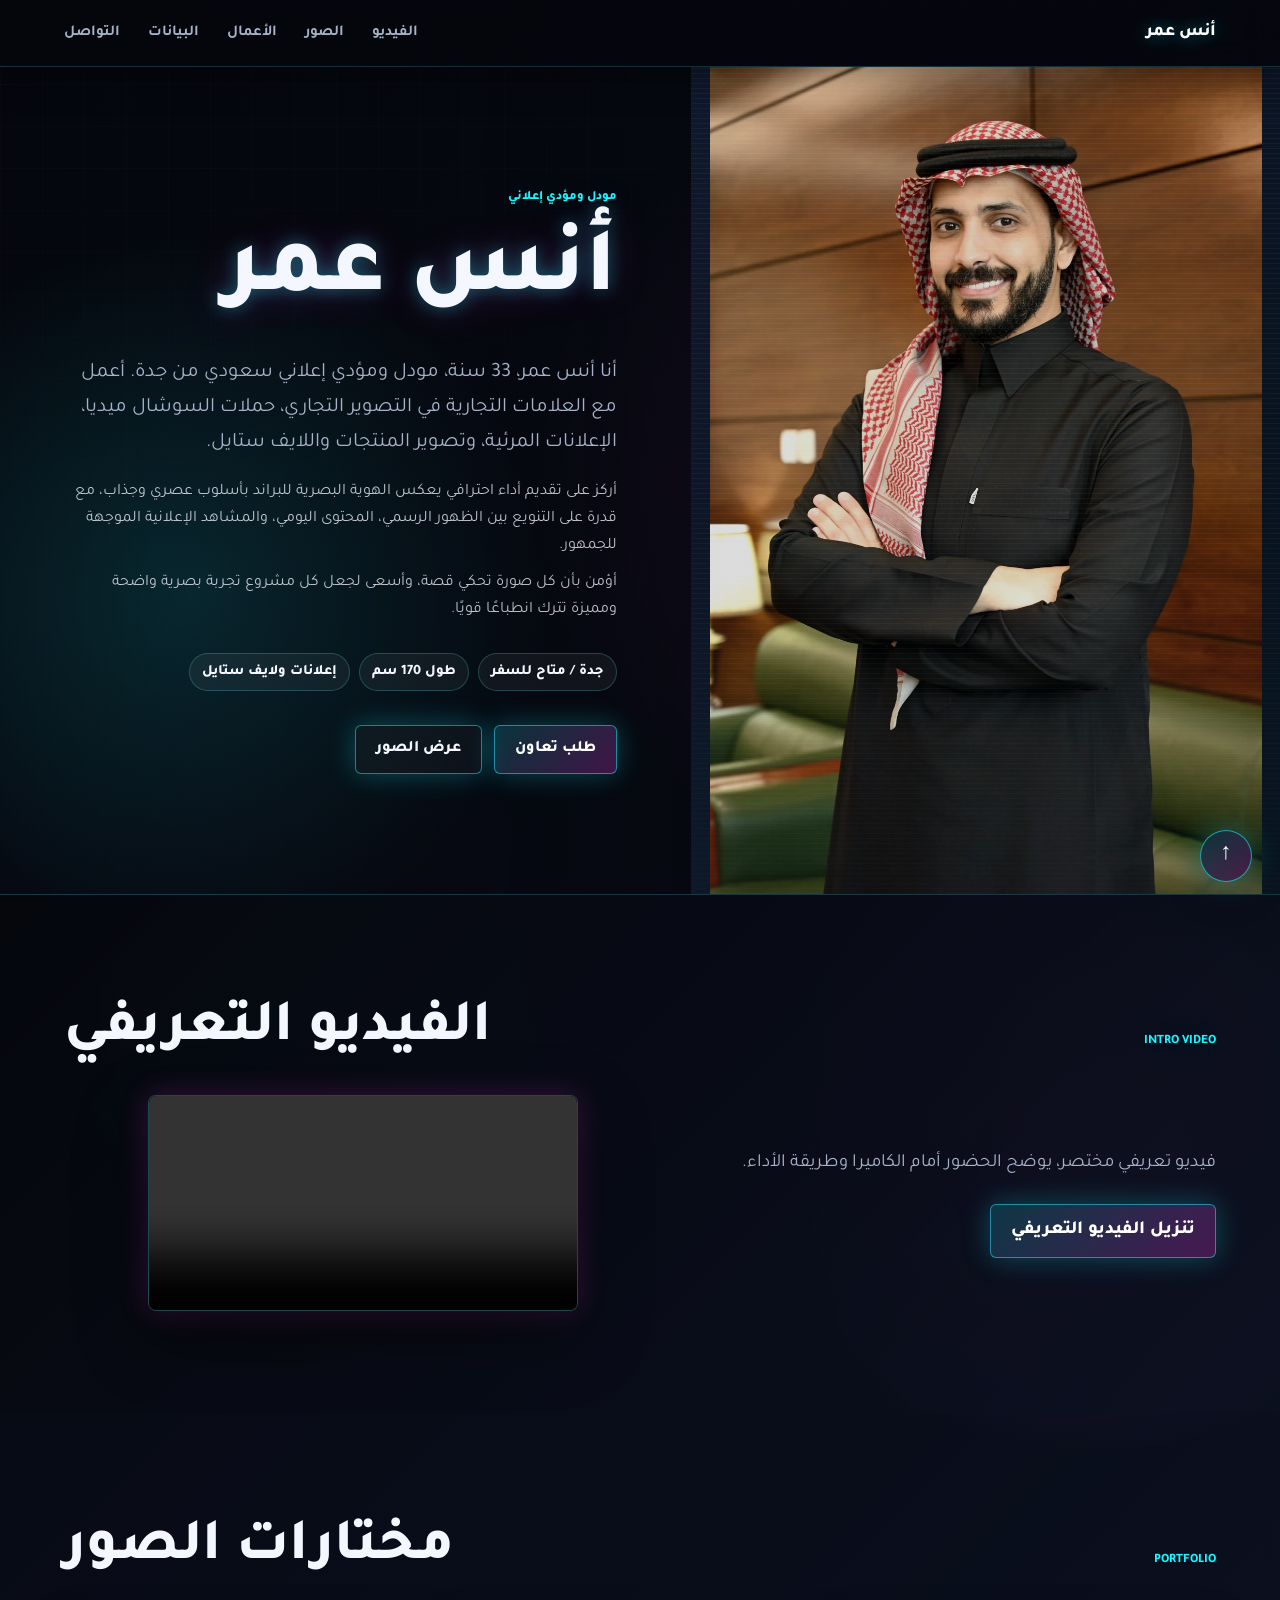
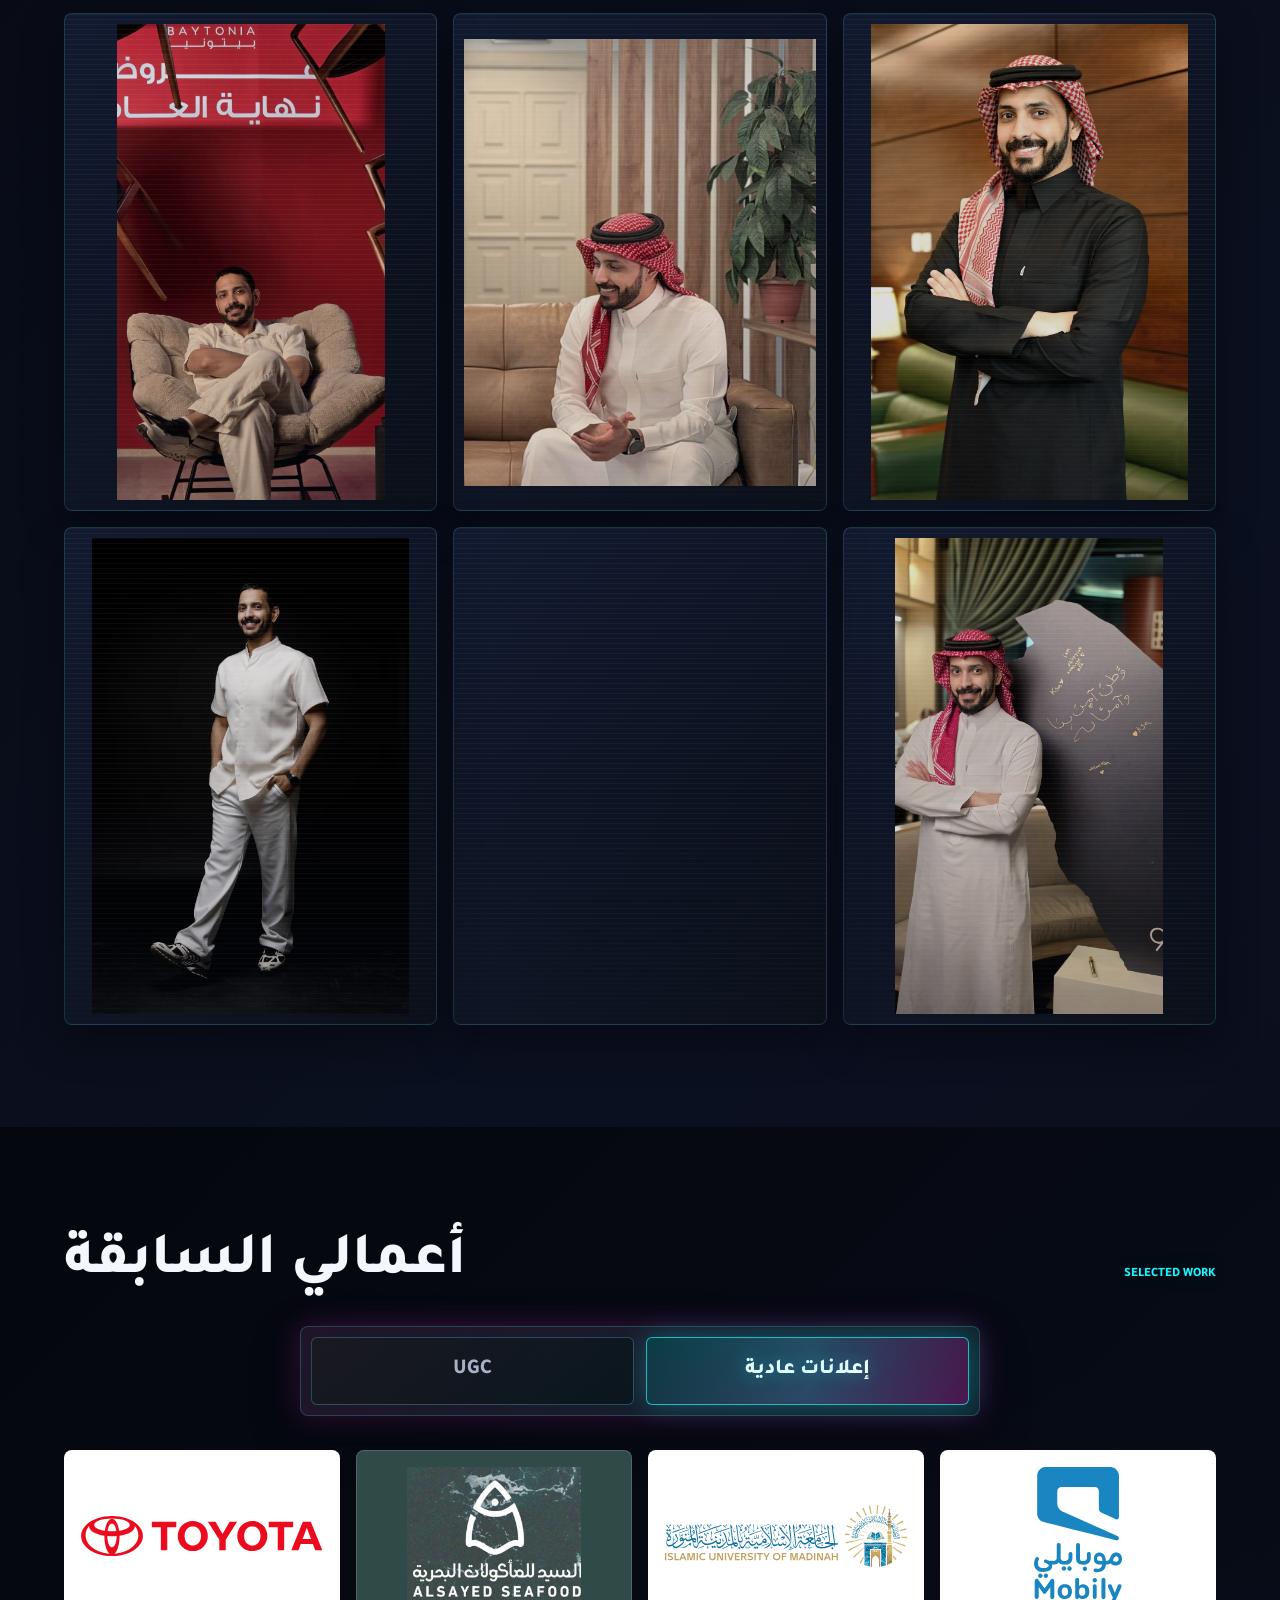
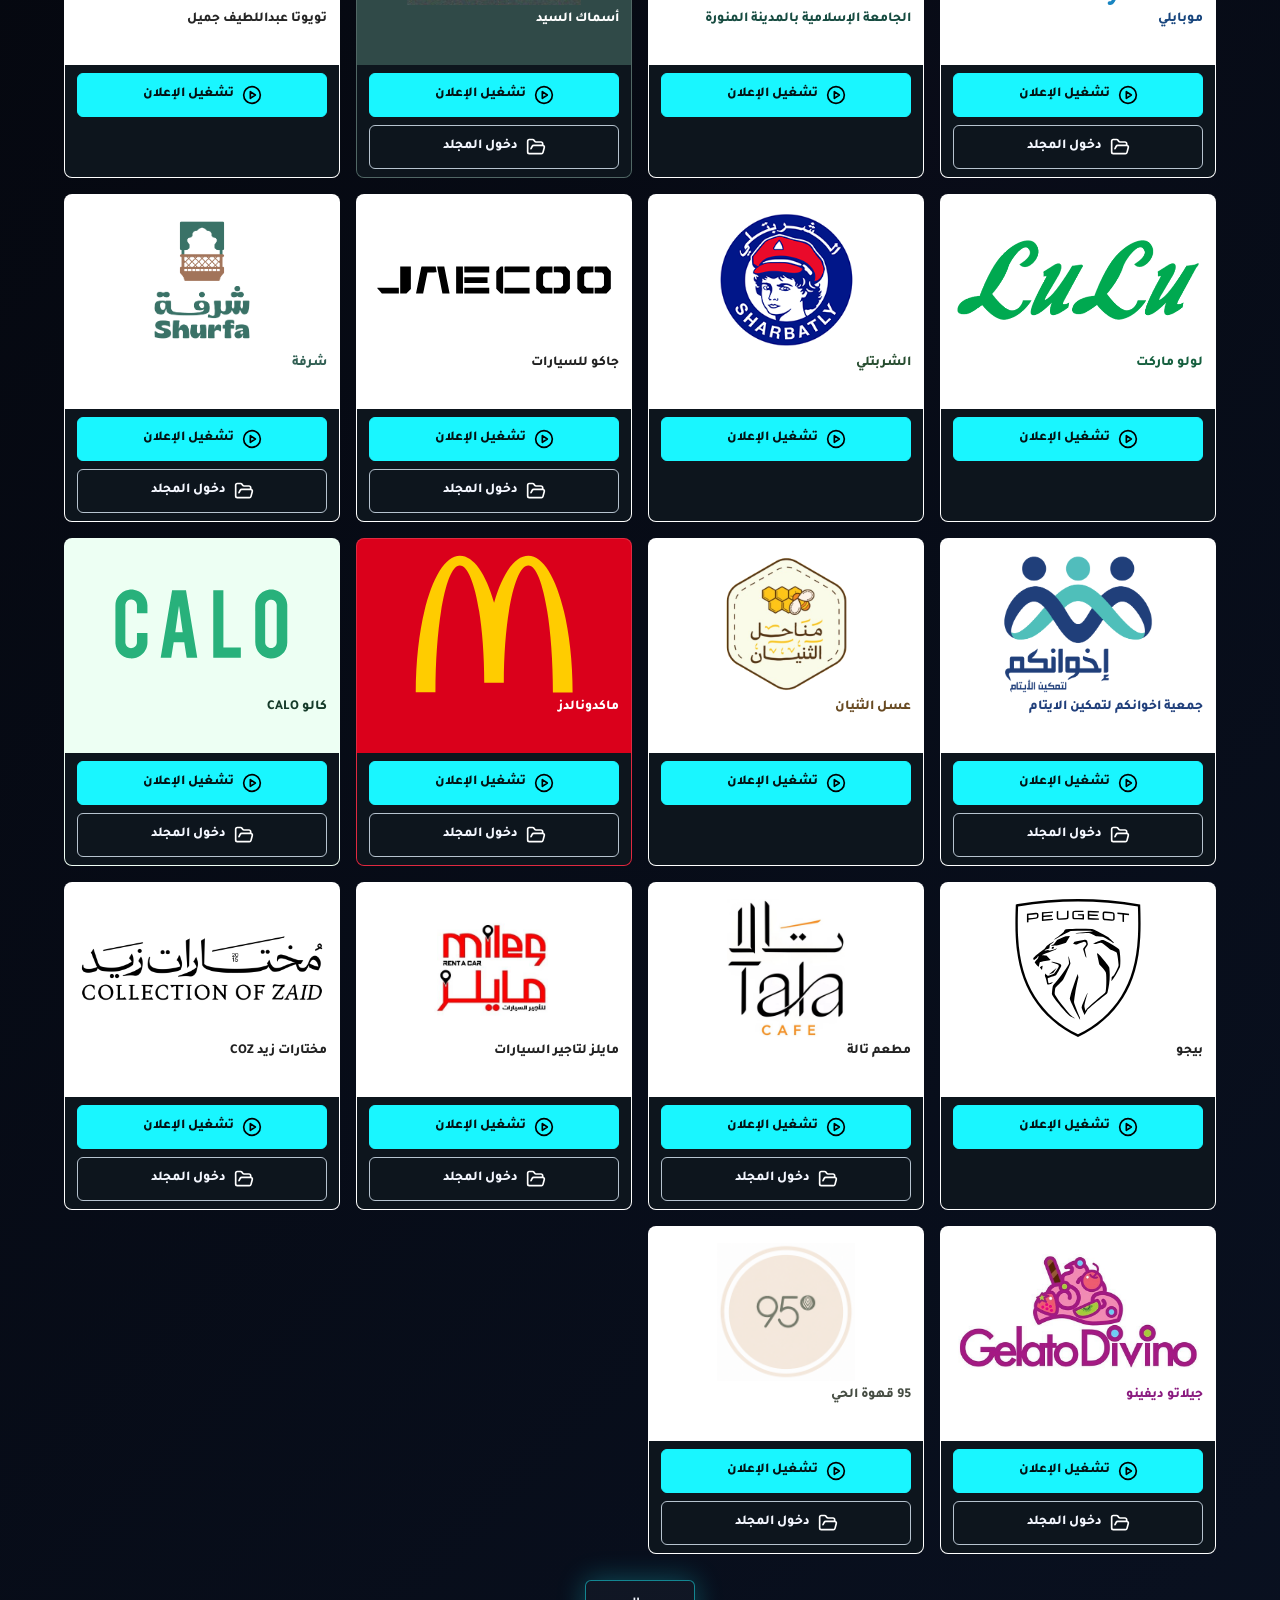
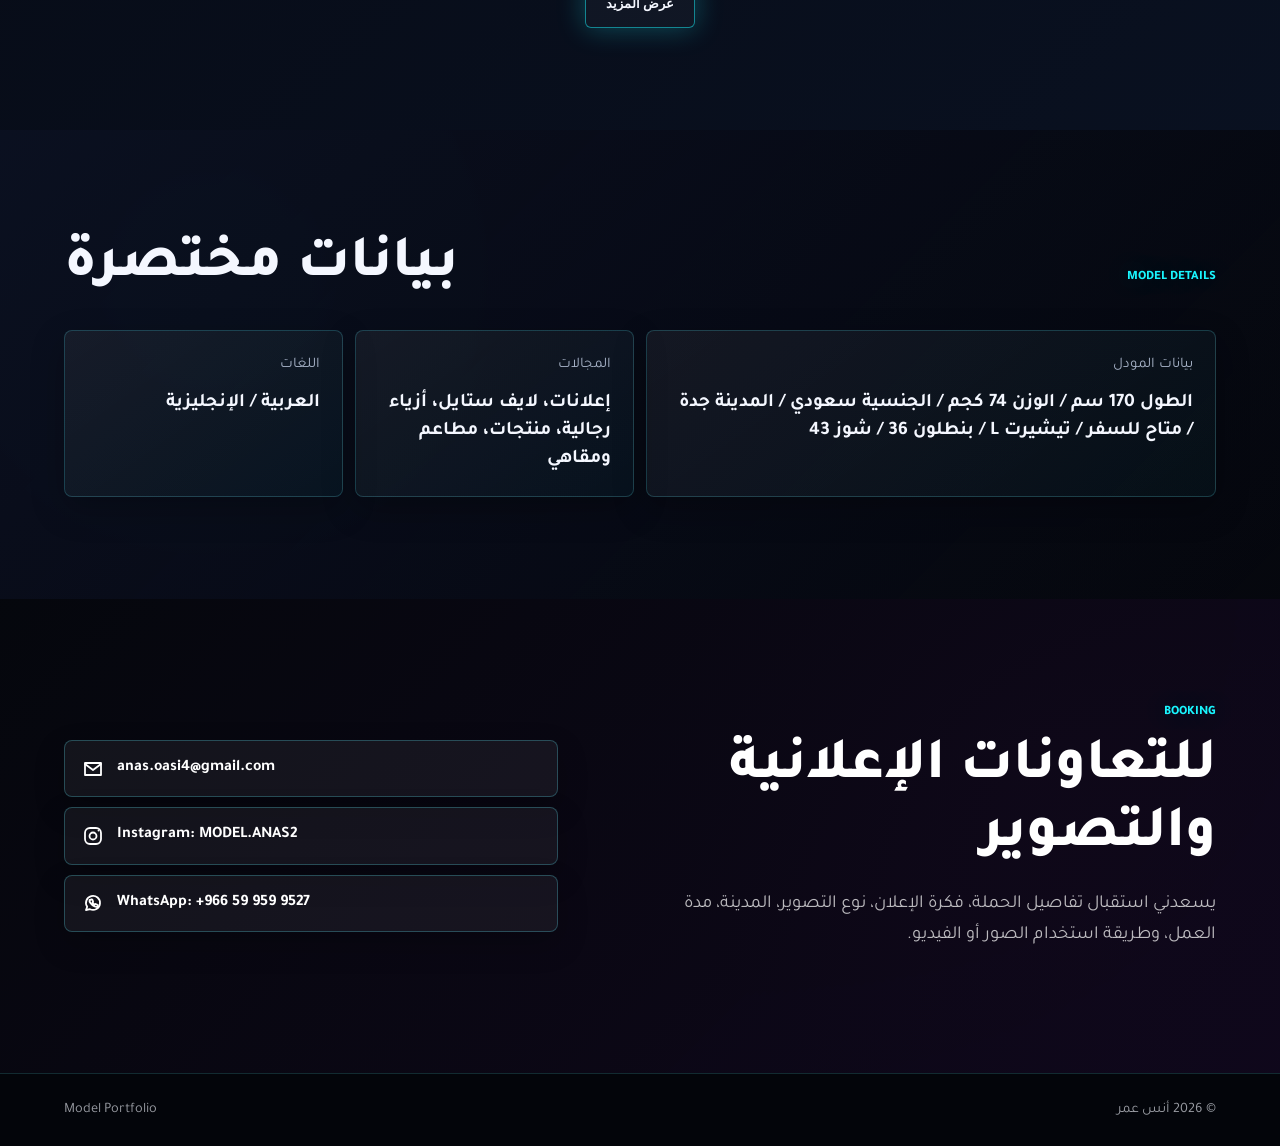
==== index.html @ db44200d "Update portfolio works from admin panel" ====
<!doctype html>
<html lang="ar" dir="rtl">
  <head>
    <meta charset="utf-8" />
    <meta name="viewport" content="width=device-width, initial-scale=1" />
    <title>بورتفوليو مودل | أنس عمر</title>
    <meta
      name="description"
      content="صفحة شخصية احترافية لأنس عمر، مودل ومؤدي إعلاني متاح للتعاون مع العلامات التجارية والحملات الإعلانية."
    />
    <link rel="preconnect" href="https://fonts.googleapis.com" />
    <link rel="preconnect" href="https://fonts.gstatic.com" crossorigin />
    <link
      href="https://fonts.googleapis.com/css2?family=Tajawal:wght@400;500;700;800&display=swap"
      rel="stylesheet"
    />
    <link rel="stylesheet" href="styles.css?v=20261103-featured-1" />
  </head>
  <body>
    <header id="top" class="site-header" aria-label="التنقل الرئيسي">
      <a class="brand" href="#top">أنس عمر</a>
      <nav>
        <a href="#intro-video">الفيديو</a>
        <a href="#portfolio">الصور</a>
        <a href="#works">الأعمال</a>
        <a href="#details">البيانات</a>
        <a href="#contact">التواصل</a>
      </nav>
    </header>

    <main>
      <section class="hero">
        <div class="hero-media">
          <img src="assets/portfolio-20261016/photo-1.webp" alt="أنس عمر بالثوب الأسود" fetchpriority="high" data-fallback="hero" />
        </div>
        <div class="hero-copy">
          <p class="eyebrow">مودل ومؤدي إعلاني</p>
          <h1>أنس عمر</h1>
          <p class="lead">
            أنا أنس عمر، 33 سنة، مودل ومؤدي إعلاني سعودي من جدة. أعمل مع
            العلامات التجارية في التصوير التجاري، حملات السوشال ميديا،
            الإعلانات المرئية، وتصوير المنتجات واللايف ستايل.
          </p>
          <div class="hero-bio">
            <p>
              أركز على تقديم أداء احترافي يعكس الهوية البصرية للبراند بأسلوب
              عصري وجذاب، مع قدرة على التنويع بين الظهور الرسمي، المحتوى
              اليومي، والمشاهد الإعلانية الموجهة للجمهور.
            </p>
            <p>
              أؤمن بأن كل صورة تحكي قصة، وأسعى لجعل كل مشروع تجربة بصرية
              واضحة ومميزة تترك انطباعًا قويًا.
            </p>
          </div>
          <div class="hero-meta" aria-label="بيانات مختصرة">
            <span>جدة / متاح للسفر</span>
            <span>طول 170 سم</span>
            <span>إعلانات ولايف ستايل</span>
          </div>
          <div class="hero-actions">
            <a class="button primary" href="#contact">طلب تعاون</a>
            <a class="button secondary" href="#portfolio">عرض الصور</a>
          </div>
        </div>
      </section>

      <section id="intro-video" class="section intro-video-section">
        <div class="section-heading">
          <p class="eyebrow">Intro Video</p>
          <h2>الفيديو التعريفي</h2>
        </div>
        <div class="intro-video-layout">
          <div class="intro-video-copy">
            <p>
              فيديو تعريفي مختصر، يوضح الحضور أمام الكاميرا وطريقة الأداء.
            </p>
            <a class="button primary" href="assets/intro-video.mp4" download="anas-omar-intro-video.mp4">
              تنزيل الفيديو التعريفي
            </a>
          </div>
          <div class="intro-video-frame">
            <video src="assets/intro-video.mp4" controls playsinline preload="metadata"></video>
          </div>
        </div>
      </section>

      <section id="portfolio" class="section">
        <div class="section-heading">
          <p class="eyebrow">Portfolio</p>
          <h2>مختارات الصور</h2>
        </div>
        <div class="gallery" aria-label="معرض صور المودل">
          <figure class="shot">
            <button
              class="shot-button"
              type="button"
              data-image-src="assets/portfolio-20261016/photo-1.jpg"
              data-download-src="assets/portfolio-20261016/photo-1.jpg"
              data-download-name="anas-omar-photo-1.jpg"
              aria-label="تكبير الصورة الأولى"
            >
              <img src="assets/portfolio-20261016/photo-1.webp" alt="صورة أنس عمر" loading="lazy" decoding="async" data-fallback="look 01" />
            </button>
          </figure>
          <figure class="shot">
            <button
              class="shot-button"
              type="button"
              data-image-src="assets/portfolio-20261016/photo-2.jpg"
              data-download-src="assets/portfolio-20261016/photo-2.jpg"
              data-download-name="anas-omar-photo-2.jpg"
              aria-label="تكبير الصورة الثانية"
            >
              <img src="assets/portfolio-20261016/photo-2.webp" alt="صورة أنس عمر" loading="lazy" decoding="async" data-fallback="look 02" />
            </button>
          </figure>
          <figure class="shot">
            <button
              class="shot-button"
              type="button"
              data-image-src="assets/portfolio-20261016/photo-3.jpg"
              data-download-src="assets/portfolio-20261016/photo-3.jpg"
              data-download-name="anas-omar-photo-3.jpg"
              aria-label="تكبير الصورة الثالثة"
            >
              <img src="assets/portfolio-20261016/photo-3.webp" alt="صورة أنس عمر" loading="lazy" decoding="async" data-fallback="look 03" />
            </button>
          </figure>
          <figure class="shot">
            <button
              class="shot-button"
              type="button"
              data-image-src="assets/portfolio-20261016/photo-4.jpg"
              data-download-src="assets/portfolio-20261016/photo-4.jpg"
              data-download-name="anas-omar-photo-4.jpg"
              aria-label="تكبير الصورة الرابعة"
            >
              <img src="assets/portfolio-20261016/photo-4.webp" alt="صورة أنس عمر" loading="lazy" decoding="async" data-fallback="look 04" />
            </button>
          </figure>
          <figure class="shot">
            <button
              class="shot-button"
              type="button"
              data-image-src="assets/portfolio-20261016/photo-5.jpg"
              data-download-src="assets/portfolio-20261016/photo-5.jpg"
              data-download-name="anas-omar-photo-5.jpg"
              aria-label="تكبير الصورة الخامسة"
            >
              <img src="assets/portfolio-20261016/photo-5.webp" alt="صورة أنس عمر" loading="lazy" decoding="async" data-fallback="look 05" />
            </button>
          </figure>
          <figure class="shot">
            <button
              class="shot-button"
              type="button"
              data-image-src="assets/portfolio-20261016/photo-6.jpg"
              data-download-src="assets/portfolio-20261016/photo-6.jpg"
              data-download-name="anas-omar-photo-6.jpg"
              aria-label="تكبير الصورة السادسة"
            >
              <img src="assets/portfolio-20261016/photo-6.webp" alt="صورة أنس عمر" loading="lazy" decoding="async" data-fallback="look 06" />
            </button>
          </figure>
        </div>
      </section>

      <section id="works" class="section works-section">
        <div class="section-heading">
          <p class="eyebrow">Selected Work</p>
          <h2>أعمالي السابقة</h2>
        </div>
        <div class="work-tabs" role="tablist" aria-label="تصنيف الأعمال السابقة">
          <button class="work-tab is-active" type="button" role="tab" aria-selected="true" data-work-category="regular">
            إعلانات عادية
          </button>
          <button class="work-tab" type="button" role="tab" aria-selected="false" data-work-category="ugc">
            UGC
          </button>
        </div>
        <div id="workGrid" class="work-grid" aria-label="أعمال فيديو سابقة"></div>
        <div class="work-more">
          <button id="showMoreWorks" class="button secondary" type="button">عرض المزيد</button>
        </div>
      </section>

      <section id="details" class="section details-band">
        <div class="section-heading">
          <p class="eyebrow">Model Details</p>
          <h2>بيانات مختصرة</h2>
        </div>
        <div class="details-grid">
          <article class="profile-details">
            <span>بيانات المودل</span>
            <strong>
              الطول 170 سم / الوزن 74 كجم / الجنسية سعودي / المدينة جدة / متاح
              للسفر / تيشيرت L / بنطلون 36 / شوز 43
            </strong>
          </article>
          <article>
            <span>المجالات</span>
            <strong>إعلانات، لايف ستايل، أزياء رجالية، منتجات، مطاعم ومقاهي</strong>
          </article>
          <article>
            <span>اللغات</span>
            <strong>العربية / الإنجليزية</strong>
          </article>
        </div>
      </section>

      <section id="contact" class="section contact">
        <div>
          <p class="eyebrow">Booking</p>
          <h2>للتعاونات الإعلانية والتصوير</h2>
          <p>
            يسعدني استقبال تفاصيل الحملة، فكرة الإعلان، نوع التصوير، المدينة، مدة
            العمل، وطريقة استخدام الصور أو الفيديو.
          </p>
        </div>
        <div class="contact-panel">
          <a href="mailto:anas.oasi4@gmail.com" aria-label="إرسال بريد إلكتروني إلى أنس عمر">
            <svg viewBox="0 0 24 24" aria-hidden="true">
              <path d="M4 6h16v12H4z" />
              <path d="m4 7 8 6 8-6" />
            </svg>
            <span>anas.oasi4@gmail.com</span>
          </a>
          <a href="https://www.instagram.com/model.anas2?igsh=MWpmaGltYnc0emhqMA==" target="_blank" rel="noreferrer">
            <svg viewBox="0 0 24 24" aria-hidden="true">
              <rect x="4" y="4" width="16" height="16" rx="5" />
              <circle cx="12" cy="12" r="3.5" />
              <path d="M17.5 6.5h.01" />
            </svg>
            <span>Instagram: MODEL.ANAS2</span>
          </a>
          <a href="https://wa.me/966599599527" target="_blank" rel="noreferrer">
            <svg viewBox="0 0 24 24" aria-hidden="true">
              <path d="M5 19 6.2 15.8A7 7 0 1 1 9 18.2Z" />
              <path d="M9.6 8.8c.2-.4.4-.5.7-.5h.5c.2 0 .4.1.5.4l.7 1.6c.1.3.1.5-.1.7l-.4.5c.5.9 1.2 1.6 2.1 2.1l.5-.4c.2-.2.5-.2.7-.1l1.6.7c.3.1.4.3.4.6v.5c0 .3-.2.6-.5.7-.6.3-1.5.3-2.6-.1-1.6-.6-3.1-1.8-4.1-3.2-1-1.4-1.3-2.6-1-3.5Z" />
            </svg>
            <span>WhatsApp: +966 59 959 9527</span>
          </a>
        </div>
      </section>
    </main>

    <footer>
      <span>© 2026 أنس عمر</span>
      <span>Model Portfolio</span>
    </footer>

    <a class="back-to-top" href="#top" aria-label="العودة لأعلى الصفحة" title="العودة للأعلى">↑</a>

    <div id="videoModal" class="video-modal" role="dialog" aria-modal="true" aria-labelledby="videoModalTitle" aria-hidden="true">
      <div class="video-modal__backdrop" data-close-video></div>
      <div class="video-modal__panel">
        <div class="video-modal__header">
          <div>
            <p class="eyebrow">Advertising Work</p>
            <h2 id="videoModalTitle">أعمالي السابقة</h2>
          </div>
          <button class="modal-close" type="button" aria-label="إغلاق الفيديو" data-close-video>&times;</button>
        </div>
        <iframe id="videoFrame" title="مشاهدة الإعلان" allow="autoplay; fullscreen; encrypted-media" allowfullscreen></iframe>
        <a id="videoExternalLink" class="drive-link" href="#" target="_blank" rel="noreferrer">فتح في Google Drive</a>
      </div>
    </div>

    <div id="imageModal" class="image-modal" role="dialog" aria-modal="true" aria-label="معاينة الصورة" aria-hidden="true">
      <div class="image-modal__backdrop" data-close-image></div>
      <div class="image-modal__panel">
        <button class="modal-close image-modal__close" type="button" aria-label="إغلاق الصورة" data-close-image>&times;</button>
        <img id="imageModalPhoto" class="image-modal__photo" src="" alt="" />
        <div class="image-modal__actions">
          <a id="imageDownloadLink" class="button primary" href="#" download>تنزيل الصورة</a>
        </div>
      </div>
    </div>

    <script src="works-data.js?v=20261108-122827"></script>
    <script src="work-brand-assets.js?v=20261103-4"></script>
    <script src="script.js?v=20261103-featured-1"></script>
  </body>
</html>
---- styles.css ----
:root {
  color-scheme: dark;
  --ink: #f4f7ff;
  --muted: #a6b2c7;
  --paper: #05070d;
  --soft: #0b1020;
  --line: rgba(96, 239, 255, 0.2);
  --clay: #ff3df2;
  --olive: #19f6ff;
  --charcoal: #090d18;
  --white: #ffffff;
  --glass: rgba(9, 13, 24, 0.72);
  --cyan-glow: 0 0 28px rgba(25, 246, 255, 0.28);
  --magenta-glow: 0 0 30px rgba(255, 61, 242, 0.22);
}

* {
  box-sizing: border-box;
}

html {
  scroll-behavior: smooth;
}

body {
  position: relative;
  margin: 0;
  min-width: 320px;
  background:
    radial-gradient(circle at 15% 10%, rgba(25, 246, 255, 0.18), transparent 28vw),
    radial-gradient(circle at 86% 18%, rgba(255, 61, 242, 0.16), transparent 30vw),
    linear-gradient(135deg, #05070d 0%, #0b1020 45%, #080712 100%);
  color: var(--ink);
  font-family: "Tajawal", Arial, sans-serif;
  line-height: 1.7;
}

body.modal-open {
  overflow: hidden;
}

body::before {
  content: "";
  position: fixed;
  inset: 0;
  z-index: -1;
  pointer-events: none;
  background:
    linear-gradient(rgba(255, 255, 255, 0.035) 1px, transparent 1px),
    linear-gradient(90deg, rgba(255, 255, 255, 0.028) 1px, transparent 1px);
  background-size: 42px 42px;
  mask-image: linear-gradient(to bottom, rgba(0, 0, 0, 0.7), transparent 78%);
}

img {
  display: block;
  width: 100%;
  height: 100%;
  object-fit: cover;
}

a {
  color: inherit;
  text-decoration: none;
}

.site-header {
  position: sticky;
  top: 0;
  z-index: 10;
  display: flex;
  align-items: center;
  justify-content: space-between;
  gap: 20px;
  padding: 18px clamp(18px, 5vw, 64px);
  border-bottom: 1px solid rgba(96, 239, 255, 0.18);
  background: rgba(5, 7, 13, 0.82);
  backdrop-filter: blur(16px);
  box-shadow: 0 10px 34px rgba(0, 0, 0, 0.35);
}

.brand {
  color: var(--white);
  font-size: 1.1rem;
  font-weight: 800;
  text-shadow: 0 0 16px rgba(25, 246, 255, 0.45);
}

nav {
  display: flex;
  align-items: center;
  gap: clamp(12px, 3vw, 28px);
  color: var(--muted);
  font-size: 0.95rem;
  font-weight: 700;
}

nav a:hover {
  color: var(--olive);
  text-shadow: var(--cyan-glow);
}

.hero {
  min-height: calc(100vh - 72px);
  display: grid;
  grid-template-columns: minmax(0, 0.92fr) minmax(360px, 1.08fr);
  align-items: stretch;
  border-bottom: 1px solid var(--line);
  background:
    linear-gradient(90deg, rgba(5, 7, 13, 0.18), rgba(5, 7, 13, 0.88)),
    radial-gradient(circle at 76% 50%, rgba(255, 61, 242, 0.16), transparent 34vw);
}

.hero-media {
  min-height: 620px;
  position: relative;
  background: linear-gradient(135deg, #10182c, #051018);
}

.hero-media::after,
.shot::after {
  content: "";
  position: absolute;
  inset: 0;
  pointer-events: none;
  background:
    linear-gradient(180deg, transparent 0%, rgba(5, 7, 13, 0.1) 52%, rgba(5, 7, 13, 0.68) 100%),
    repeating-linear-gradient(0deg, rgba(255, 255, 255, 0.04) 0 1px, transparent 1px 5px);
  mix-blend-mode: screen;
}

.hero-copy {
  display: flex;
  flex-direction: column;
  justify-content: center;
  align-items: flex-start;
  padding: clamp(34px, 5.8vw, 76px);
}

.eyebrow {
  margin: 0 0 12px;
  color: var(--olive);
  font-size: 0.8rem;
  font-weight: 800;
  letter-spacing: 0;
  text-transform: uppercase;
  text-shadow: var(--cyan-glow);
}

h1,
h2 {
  margin: 0;
  color: var(--ink);
  line-height: 1.15;
}

h1 {
  font-size: clamp(3.2rem, 7.6vw, 6.7rem);
  font-weight: 800;
  text-shadow:
    0 0 18px rgba(25, 246, 255, 0.35),
    0 0 42px rgba(255, 61, 242, 0.22);
}

h2 {
  font-size: clamp(2rem, 4.6vw, 4.8rem);
  font-weight: 800;
}

.lead {
  max-width: 760px;
  margin: 24px 0 0;
  color: var(--muted);
  font-size: clamp(1.1rem, 1.6vw, 1.35rem);
}

.hero-bio {
  max-width: 780px;
  margin-top: 18px;
  color: rgba(244, 247, 255, 0.76);
  font-size: clamp(1rem, 1.2vw, 1.12rem);
}

.hero-bio p {
  margin: 0 0 10px;
}

.hero-meta {
  display: flex;
  flex-wrap: wrap;
  gap: 9px;
  margin-top: 18px;
}

.hero-meta span {
  display: inline-flex;
  min-height: 36px;
  align-items: center;
  border: 1px solid rgba(96, 239, 255, 0.22);
  border-radius: 999px;
  background: rgba(255, 255, 255, 0.05);
  color: var(--ink);
  padding: 6px 12px;
  font-size: 0.9rem;
  font-weight: 800;
}

.hero-actions {
  display: flex;
  flex-wrap: wrap;
  gap: 12px;
  margin-top: 34px;
}

.button {
  display: inline-flex;
  min-height: 48px;
  align-items: center;
  justify-content: center;
  border: 1px solid rgba(25, 246, 255, 0.5);
  border-radius: 6px;
  padding: 10px 20px;
  font-weight: 800;
  box-shadow: var(--cyan-glow);
}

.button.primary {
  background: linear-gradient(135deg, rgba(25, 246, 255, 0.18), rgba(255, 61, 242, 0.24));
  color: var(--white);
}

.button.secondary {
  color: var(--ink);
  background: rgba(255, 255, 255, 0.035);
}

.section {
  padding: clamp(56px, 8vw, 110px) clamp(18px, 5vw, 64px);
}

.details-band {
  background:
    linear-gradient(135deg, rgba(11, 16, 32, 0.94), rgba(5, 7, 13, 0.88)),
    radial-gradient(circle at 16% 30%, rgba(25, 246, 255, 0.12), transparent 28vw);
}

.section-heading {
  display: flex;
  align-items: end;
  justify-content: space-between;
  gap: 20px;
  margin-bottom: 30px;
}

.intro-video-section {
  background:
    linear-gradient(135deg, rgba(5, 7, 13, 0.98), rgba(12, 17, 32, 0.92)),
    radial-gradient(circle at 22% 22%, rgba(25, 246, 255, 0.14), transparent 30vw),
    radial-gradient(circle at 84% 54%, rgba(255, 61, 242, 0.14), transparent 28vw);
}

.intro-video-layout {
  display: grid;
  grid-template-columns: minmax(280px, 0.9fr) minmax(260px, 1.1fr);
  gap: clamp(24px, 5vw, 72px);
  align-items: center;
}

.intro-video-copy {
  color: var(--muted);
  font-size: clamp(1.05rem, 1.45vw, 1.26rem);
}

.intro-video-copy p {
  max-width: 640px;
  margin: 0 0 24px;
}

.intro-video-frame {
  width: min(430px, 100%);
  justify-self: center;
  overflow: hidden;
  border: 1px solid rgba(96, 239, 255, 0.3);
  border-radius: 8px;
  background: #000;
  box-shadow: 0 24px 70px rgba(0, 0, 0, 0.48), var(--magenta-glow);
}

.intro-video-frame video {
  display: block;
  width: 100%;
  max-height: 76vh;
  background: #000;
}

.gallery {
  display: grid;
  grid-template-columns: repeat(3, minmax(0, 1fr));
  max-width: 1180px;
  margin-inline: auto;
  gap: 16px;
}

.shot {
  position: relative;
  overflow: hidden;
  margin: 0;
  aspect-ratio: 3 / 4;
  border-radius: 8px;
  border: 1px solid rgba(96, 239, 255, 0.18);
  background: linear-gradient(145deg, #121a30, #070b12);
  box-shadow: 0 16px 40px rgba(0, 0, 0, 0.36);
}

.shot-button {
  display: block;
  width: 100%;
  height: 100%;
  border: 0;
  background: transparent;
  color: inherit;
  cursor: zoom-in;
  padding: 0;
}

.shot-button:focus-visible {
  outline: 2px solid var(--olive);
  outline-offset: -6px;
}

.shot img,
.hero-media img {
  filter: contrast(1.08) saturate(0.86) brightness(0.86);
}

.hero-media img {
  position: absolute;
  inset: 0;
  object-fit: contain;
}

.shot img {
  padding: 10px;
  object-fit: contain;
  transition: filter 180ms ease, transform 180ms ease;
}

.shot:hover img,
.shot-button:focus-visible img {
  filter: contrast(1.12) saturate(0.92) brightness(0.95);
  transform: scale(1.015);
}

.image-fallback {
  display: grid;
  place-items: center;
  height: 100%;
  min-height: inherit;
  background:
    linear-gradient(140deg, rgba(255, 61, 242, 0.24), rgba(25, 246, 255, 0.3)),
    repeating-linear-gradient(90deg, rgba(255, 255, 255, 0.12) 0 1px, transparent 1px 42px),
    #09111f;
  color: rgba(244, 247, 255, 0.78);
  font-size: clamp(1.2rem, 3vw, 3rem);
  font-weight: 800;
  text-transform: uppercase;
}

.details-grid {
  display: grid;
  grid-template-columns: repeat(4, minmax(0, 1fr));
  gap: 12px;
}

.works-section {
  background:
    linear-gradient(135deg, rgba(5, 7, 13, 0.96), rgba(10, 18, 34, 0.92)),
    radial-gradient(circle at 74% 26%, rgba(255, 61, 242, 0.16), transparent 28vw);
}

.work-tabs {
  display: flex;
  flex-wrap: wrap;
  justify-content: center;
  gap: 12px;
  width: min(680px, 100%);
  margin: -2px auto 34px;
  border: 1px solid rgba(96, 239, 255, 0.2);
  border-radius: 8px;
  background:
    linear-gradient(135deg, rgba(255, 61, 242, 0.08), rgba(25, 246, 255, 0.08)),
    rgba(255, 255, 255, 0.035);
  box-shadow: 0 18px 52px rgba(0, 0, 0, 0.28), var(--magenta-glow);
  padding: 10px;
}

.work-tab {
  position: relative;
  flex: 1 1 220px;
  min-height: 68px;
  border: 1px solid rgba(96, 239, 255, 0.26);
  border-radius: 6px;
  background:
    linear-gradient(145deg, rgba(255, 255, 255, 0.06), rgba(25, 246, 255, 0.04)),
    rgba(5, 7, 13, 0.72);
  color: var(--muted);
  cursor: pointer;
  font: inherit;
  font-size: clamp(1.05rem, 1.8vw, 1.32rem);
  font-weight: 800;
  overflow: hidden;
  padding: 14px 22px;
  text-align: center;
  transition:
    border-color 180ms ease,
    color 180ms ease,
    box-shadow 180ms ease,
    transform 180ms ease;
}

.work-tab::before {
  content: "";
  position: absolute;
  inset: 0;
  border-radius: inherit;
  background: linear-gradient(90deg, transparent, rgba(25, 246, 255, 0.16), transparent);
  opacity: 0;
  transition: opacity 180ms ease;
}

.work-tab:hover,
.work-tab.is-active {
  border-color: rgba(25, 246, 255, 0.7);
  color: var(--white);
  box-shadow: var(--cyan-glow);
}

.work-tab:hover {
  transform: translateY(-1px);
}

.work-tab:hover::before,
.work-tab.is-active::before {
  opacity: 1;
}

.work-tab.is-active {
  background:
    linear-gradient(135deg, rgba(25, 246, 255, 0.22), rgba(255, 61, 242, 0.28)),
    rgba(5, 7, 13, 0.9);
  text-shadow: 0 0 18px rgba(25, 246, 255, 0.42);
}

.work-tab:focus-visible {
  outline: 2px solid var(--olive);
  outline-offset: 3px;
}

.work-grid {
  display: grid;
  grid-template-columns: repeat(auto-fit, minmax(210px, 1fr));
  gap: 12px;
}

.work-card {
  position: relative;
  display: grid;
  min-height: 150px;
  overflow: hidden;
  border: 1px solid rgba(96, 239, 255, 0.22);
  border-radius: 8px;
  background:
    linear-gradient(145deg, rgba(255, 255, 255, 0.07), rgba(25, 246, 255, 0.04)),
    radial-gradient(circle at 22% 20%, rgba(25, 246, 255, 0.2), transparent 42%);
  color: var(--ink);
  cursor: pointer;
  font: inherit;
  padding: 18px;
  text-align: start;
  transition: border-color 180ms ease, transform 180ms ease, box-shadow 180ms ease;
}

.work-card[data-work-type="folder"] {
  background:
    linear-gradient(145deg, rgba(255, 61, 242, 0.11), rgba(25, 246, 255, 0.05)),
    radial-gradient(circle at 22% 20%, rgba(25, 246, 255, 0.18), transparent 42%);
}

.work-card:hover {
  border-color: rgba(25, 246, 255, 0.7);
  box-shadow: var(--cyan-glow);
  transform: translateY(-2px);
}

.work-card__type {
  align-self: start;
  justify-self: start;
  min-height: 26px;
  border: 1px solid rgba(96, 239, 255, 0.2);
  border-radius: 999px;
  color: var(--olive);
  font-size: 0.78rem;
  font-weight: 800;
  line-height: 1;
  padding: 6px 10px;
}

.work-card__brand {
  align-self: start;
  color: var(--white);
  font-size: 1.12rem;
  font-weight: 800;
  line-height: 1.35;
  padding-inline-end: 44px;
}

.work-card__play {
  position: absolute;
  inset-inline-end: 16px;
  bottom: 16px;
  display: grid;
  width: 40px;
  height: 40px;
  place-items: center;
  border: 1px solid rgba(25, 246, 255, 0.5);
  border-radius: 50%;
  color: var(--olive);
  font-size: 0.95rem;
  box-shadow: var(--cyan-glow);
}

.work-card__label {
  align-self: end;
  color: var(--muted);
  font-size: 0.92rem;
  font-weight: 700;
  padding-inline-end: 48px;
}

.work-grid {
  grid-template-columns: repeat(4, minmax(0, 1fr));
  gap: 16px;
}

.work-card,
.work-card[data-work-type="folder"] {
  --brand-background: #171a20;
  --brand-ink: #f4f7ff;
  display: flex;
  flex-direction: column;
  aspect-ratio: auto;
  min-width: 0;
  min-height: 0;
  padding: 0;
  background: var(--brand-background);
  color: var(--brand-ink);
  border: 1px solid rgba(255,255,255,.16);
  box-shadow: none;
  cursor: default;
}

.work-card__main {
  display: grid;
  grid-template-rows: minmax(0, 1fr) 44px;
  width: 100%;
  aspect-ratio: 1.28;
  min-width: 0;
  padding: 12px;
  border: 0;
  background: transparent;
  color: inherit;
  font: inherit;
  cursor: pointer;
}

.work-card__type {
  display: none;
  justify-self: start;
  border: 1px solid currentColor;
  color: inherit;
  opacity: .72;
  font-size: .68rem;
  min-height: 22px;
  padding: 5px 7px;
}

.work-card__artwork {
  position: relative;
  container-type: size;
  display: grid;
  place-items: center;
  min-width: 0;
  text-align: center;
  font-size: 1.35rem;
  font-weight: 800;
  line-height: 1.55;
  overflow-wrap: anywhere;
  min-height: 0;
  height: 100%;
  padding: 4px;
}

.work-card__logo {
  position: absolute;
  inset: 4px;
  width: calc(100% - 8px);
  height: calc(100% - 8px);
  object-fit: contain;
  padding: 0;
}

/* Frame out verified empty margins without modifying the original logo file. */
.work-card__logo-frame {
  --logo-ratio: 1;
  position: relative;
  display: block;
  width: min(100cqw, calc(100cqh * var(--logo-ratio)));
  aspect-ratio: var(--logo-ratio);
  overflow: hidden;
}

.work-card__logo-frame .work-card__logo {
  inset: auto;
  max-width: none;
}

.work-card__footer {
  display: flex;
  align-items: center;
  justify-content: space-between;
  gap: 10px;
  min-height: 44px;
}

.work-card__brand {
  padding: 0;
  color: inherit;
  font-size: .85rem;
  line-height: 1.5;
  overflow-wrap: anywhere;
  text-align: start;
}

.work-card:not(.work-card--branded) .work-card__brand {
  visibility: hidden;
}

.work-card__actions {
  display: grid;
  align-content: start;
  gap: 8px;
  min-height: 112px;
  margin-top: auto;
  padding: 8px 12px;
  background: #0d151d;
}

.work-action {
  display: flex;
  align-items: center;
  justify-content: center;
  gap: 8px;
  width: 100%;
  min-width: 0;
  min-height: 44px;
  padding: 8px;
  border: 1px solid #b6c3cf;
  border-radius: 6px;
  background: transparent;
  color: #f4f7ff;
  font: inherit;
  font-size: .85rem;
  font-weight: 800;
  line-height: 1.4;
  cursor: pointer;
}

.work-action img { width: 20px; height: 20px; flex: 0 0 20px; }
.work-action--folder img { filter: invert(1); }
.work-action--play { background: #19f6ff; border-color: #19f6ff; color: #041214; }
.work-action--play:disabled { background: #253b42; border-color: #3f5963; color: #b3c3c9; cursor: not-allowed; }
.work-action--play:disabled img { filter: invert(1); opacity: .65; }
.work-action--folder:hover { background: #23313c; }
.work-action--play:not(:disabled):hover { background: #7afaff; }
.work-card__main:focus-visible { outline: 3px solid var(--olive); outline-offset: -4px; }
.work-action:focus-visible { outline: 3px solid var(--olive); outline-offset: 2px; }
.work-card:hover { box-shadow: 0 8px 24px rgba(0,0,0,.2); border-color: var(--olive); }

@media (max-width: 1000px) {
  .work-grid { grid-template-columns: repeat(3, minmax(0, 1fr)); }
}

@media (max-width: 600px) {
  .work-grid { grid-template-columns: repeat(2, minmax(0, 1fr)); gap: 10px; }
  .work-card__main {
    aspect-ratio: auto;
    height: 210px;
    padding: 10px;
  }
  .work-card__actions { padding-inline: 8px; }
  .work-action { gap: 5px; padding-inline: 5px; font-size: .75rem; }
  .work-action img { width: 18px; height: 18px; flex-basis: 18px; }
  .work-card__artwork { font-size: 1.05rem; }
  .work-card__brand { font-size: .75rem; }
}

@media (prefers-reduced-motion: reduce) {
  .work-card { transition: none; }
  .work-card:hover { transform: none; }
}

.work-more {
  display: flex;
  justify-content: center;
  margin-top: 26px;
}

.work-more [hidden] {
  display: none;
}

.video-modal[aria-hidden="true"],
.image-modal[aria-hidden="true"] {
  display: none;
}

.video-modal,
.image-modal {
  position: fixed;
  inset: 0;
  z-index: 50;
  display: grid;
  place-items: center;
  padding: 18px;
}

.video-modal__backdrop,
.image-modal__backdrop {
  position: absolute;
  inset: 0;
  background: rgba(0, 0, 0, 0.78);
  backdrop-filter: blur(10px);
}

.video-modal__panel,
.image-modal__panel {
  position: relative;
  z-index: 1;
  width: min(980px, 100%);
  border: 1px solid rgba(96, 239, 255, 0.3);
  border-radius: 8px;
  background: rgba(5, 7, 13, 0.96);
  box-shadow: 0 24px 80px rgba(0, 0, 0, 0.55), var(--magenta-glow);
  padding: clamp(14px, 3vw, 24px);
}

.image-modal__panel {
  width: min(1120px, 100%);
  max-height: calc(100vh - 36px);
  overflow: auto;
  padding-top: 58px;
}

.video-modal__header,
.image-modal__header {
  display: flex;
  align-items: start;
  justify-content: space-between;
  gap: 16px;
  margin-bottom: 16px;
}

.video-modal__header h2,
.image-modal__header h2 {
  font-size: clamp(1.5rem, 3vw, 2.6rem);
}

.modal-close {
  display: grid;
  width: 42px;
  height: 42px;
  flex: 0 0 42px;
  place-items: center;
  border: 1px solid rgba(96, 239, 255, 0.28);
  border-radius: 50%;
  background: rgba(255, 255, 255, 0.06);
  color: var(--white);
  cursor: pointer;
  font-size: 1.7rem;
  line-height: 1;
}

.image-modal__close {
  position: absolute;
  top: 16px;
  inset-inline-start: 16px;
}

.video-modal iframe {
  display: block;
  width: min(430px, 100%);
  max-height: 72vh;
  aspect-ratio: 9 / 16;
  margin-inline: auto;
  border: 0;
  border-radius: 8px;
  background: #000;
}

.image-modal__photo {
  display: block;
  width: auto;
  height: auto;
  max-width: 100%;
  max-height: 72vh;
  object-fit: contain;
  margin-inline: auto;
  border-radius: 8px;
  background: #000;
}

.image-modal__actions {
  display: flex;
  justify-content: center;
  margin-top: 16px;
}

.drive-link {
  display: inline-flex;
  margin-top: 14px;
  color: var(--olive);
  font-weight: 800;
}

.details-grid article {
  min-height: 150px;
  border: 1px solid var(--line);
  border-radius: 8px;
  background: linear-gradient(145deg, rgba(255, 255, 255, 0.055), rgba(25, 246, 255, 0.035));
  padding: 22px;
  box-shadow: 0 12px 34px rgba(0, 0, 0, 0.24);
}

.details-grid .profile-details {
  grid-column: span 2;
}

.details-grid span {
  display: block;
  margin-bottom: 12px;
  color: var(--muted);
  font-size: 0.92rem;
}

.details-grid strong {
  display: block;
  color: var(--ink);
  font-size: 1.2rem;
  line-height: 1.45;
}

.contact {
  display: grid;
  grid-template-columns: minmax(280px, 1fr) minmax(300px, 0.85fr);
  gap: clamp(28px, 6vw, 90px);
  align-items: center;
  background:
    linear-gradient(135deg, rgba(5, 7, 13, 0.98), rgba(16, 8, 28, 0.94)),
    radial-gradient(circle at 80% 36%, rgba(255, 61, 242, 0.2), transparent 28vw);
  color: var(--white);
}

.contact h2 {
  color: var(--white);
}

.contact p:not(.eyebrow) {
  max-width: 760px;
  color: rgba(255, 255, 255, 0.72);
  font-size: 1.15rem;
}

.contact-panel {
  display: grid;
  gap: 10px;
}

.contact-panel a {
  display: flex;
  min-height: 54px;
  align-items: center;
  gap: 12px;
  border: 1px solid rgba(96, 239, 255, 0.26);
  border-radius: 8px;
  padding: 14px 16px;
  background: rgba(255, 255, 255, 0.055);
  direction: ltr;
  text-align: left;
  font-weight: 700;
  box-shadow: 0 12px 30px rgba(0, 0, 0, 0.22);
}

.contact-panel a:hover {
  border-color: rgba(25, 246, 255, 0.7);
  color: var(--olive);
  box-shadow: var(--cyan-glow);
}

.contact-panel svg {
  width: 24px;
  height: 24px;
  flex: 0 0 24px;
  fill: none;
  stroke: currentColor;
  stroke-linecap: round;
  stroke-linejoin: round;
  stroke-width: 1.8;
}

.contact-panel span {
  min-width: 0;
  overflow-wrap: anywhere;
}

footer {
  display: flex;
  justify-content: space-between;
  gap: 16px;
  padding: 24px clamp(18px, 5vw, 64px);
  border-top: 1px solid rgba(96, 239, 255, 0.16);
  background: #03050a;
  color: rgba(244, 247, 255, 0.62);
  font-size: 0.9rem;
}

.back-to-top {
  position: fixed;
  inset-inline-start: clamp(14px, 3vw, 28px);
  bottom: calc(18px + env(safe-area-inset-bottom, 0px));
  z-index: 30;
  display: grid;
  width: 52px;
  height: 52px;
  place-items: center;
  border: 1px solid rgba(25, 246, 255, 0.58);
  border-radius: 50%;
  background:
    linear-gradient(135deg, rgba(25, 246, 255, 0.18), rgba(255, 61, 242, 0.26)),
    rgba(5, 7, 13, 0.86);
  color: var(--white);
  box-shadow: var(--cyan-glow), 0 14px 32px rgba(0, 0, 0, 0.36);
  font-size: 1.45rem;
  font-weight: 800;
  line-height: 1;
  backdrop-filter: blur(12px);
  transition: border-color 180ms ease, box-shadow 180ms ease, transform 180ms ease;
}

.back-to-top:hover,
.back-to-top:focus-visible {
  border-color: rgba(25, 246, 255, 0.9);
  box-shadow: var(--cyan-glow), var(--magenta-glow);
  outline: 0;
  transform: translateY(-2px);
}

body.modal-open .back-to-top {
  opacity: 0;
  pointer-events: none;
}

@media (max-width: 900px) {
  .site-header {
    position: static;
    align-items: flex-start;
    flex-direction: column;
  }

  nav {
    width: 100%;
    justify-content: space-between;
    overflow-x: auto;
    padding-bottom: 2px;
  }

  .hero,
  .intro-video-layout,
  .contact {
    grid-template-columns: 1fr;
  }

  .hero-media {
    min-height: 58vh;
  }

  .hero-copy {
    padding-top: 42px;
  }

  .intro-video-copy {
    text-align: center;
  }

  .intro-video-frame {
    max-width: 360px;
  }

  .gallery {
    grid-template-columns: repeat(2, minmax(0, 1fr));
  }

  .details-grid {
    grid-template-columns: repeat(2, minmax(0, 1fr));
  }

  .details-grid .profile-details {
    grid-column: span 2;
  }
}

@media (max-width: 560px) {
  .site-header {
    padding: 15px 16px;
  }

  nav {
    gap: 16px;
    font-size: 0.88rem;
  }

  .hero-media {
    min-height: 430px;
  }

  .hero-copy,
  .section {
    padding-inline: 16px;
  }

  .gallery {
    grid-template-columns: repeat(2, minmax(0, 1fr));
    gap: 10px;
  }

  .shot {
    border-radius: 6px;
  }

  .shot img {
    padding: 6px;
  }

  .intro-video-frame {
    max-width: 320px;
  }

  .details-grid {
    grid-template-columns: 1fr;
  }

  .details-grid .profile-details {
    grid-column: auto;
  }

  .section-heading {
    display: block;
  }

  .work-tabs {
    display: grid;
    grid-template-columns: 1fr 1fr;
    gap: 8px;
    padding: 8px;
  }

  .work-tab {
    min-height: 58px;
    min-width: 0;
    padding: 12px 10px;
  }

  .back-to-top {
    width: 48px;
    height: 48px;
    font-size: 1.3rem;
  }

  footer {
    flex-direction: column;
  }
}
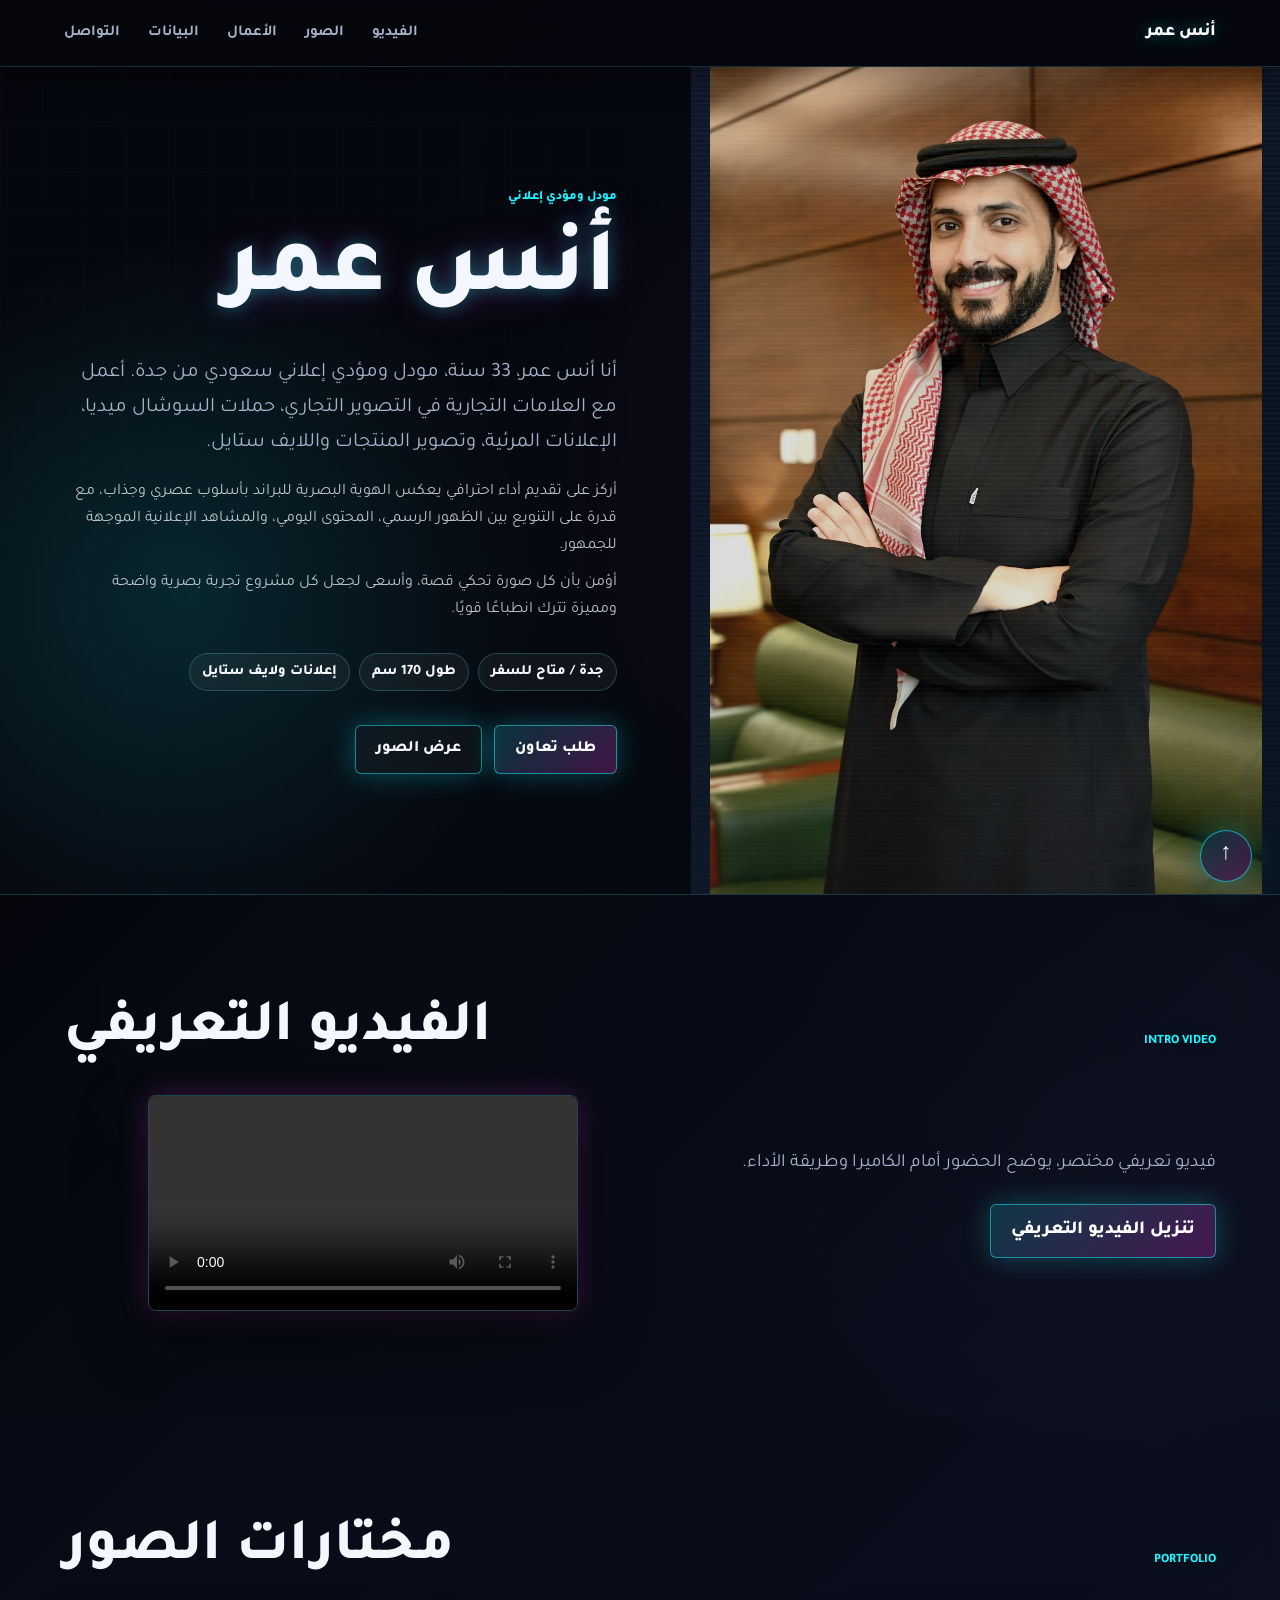
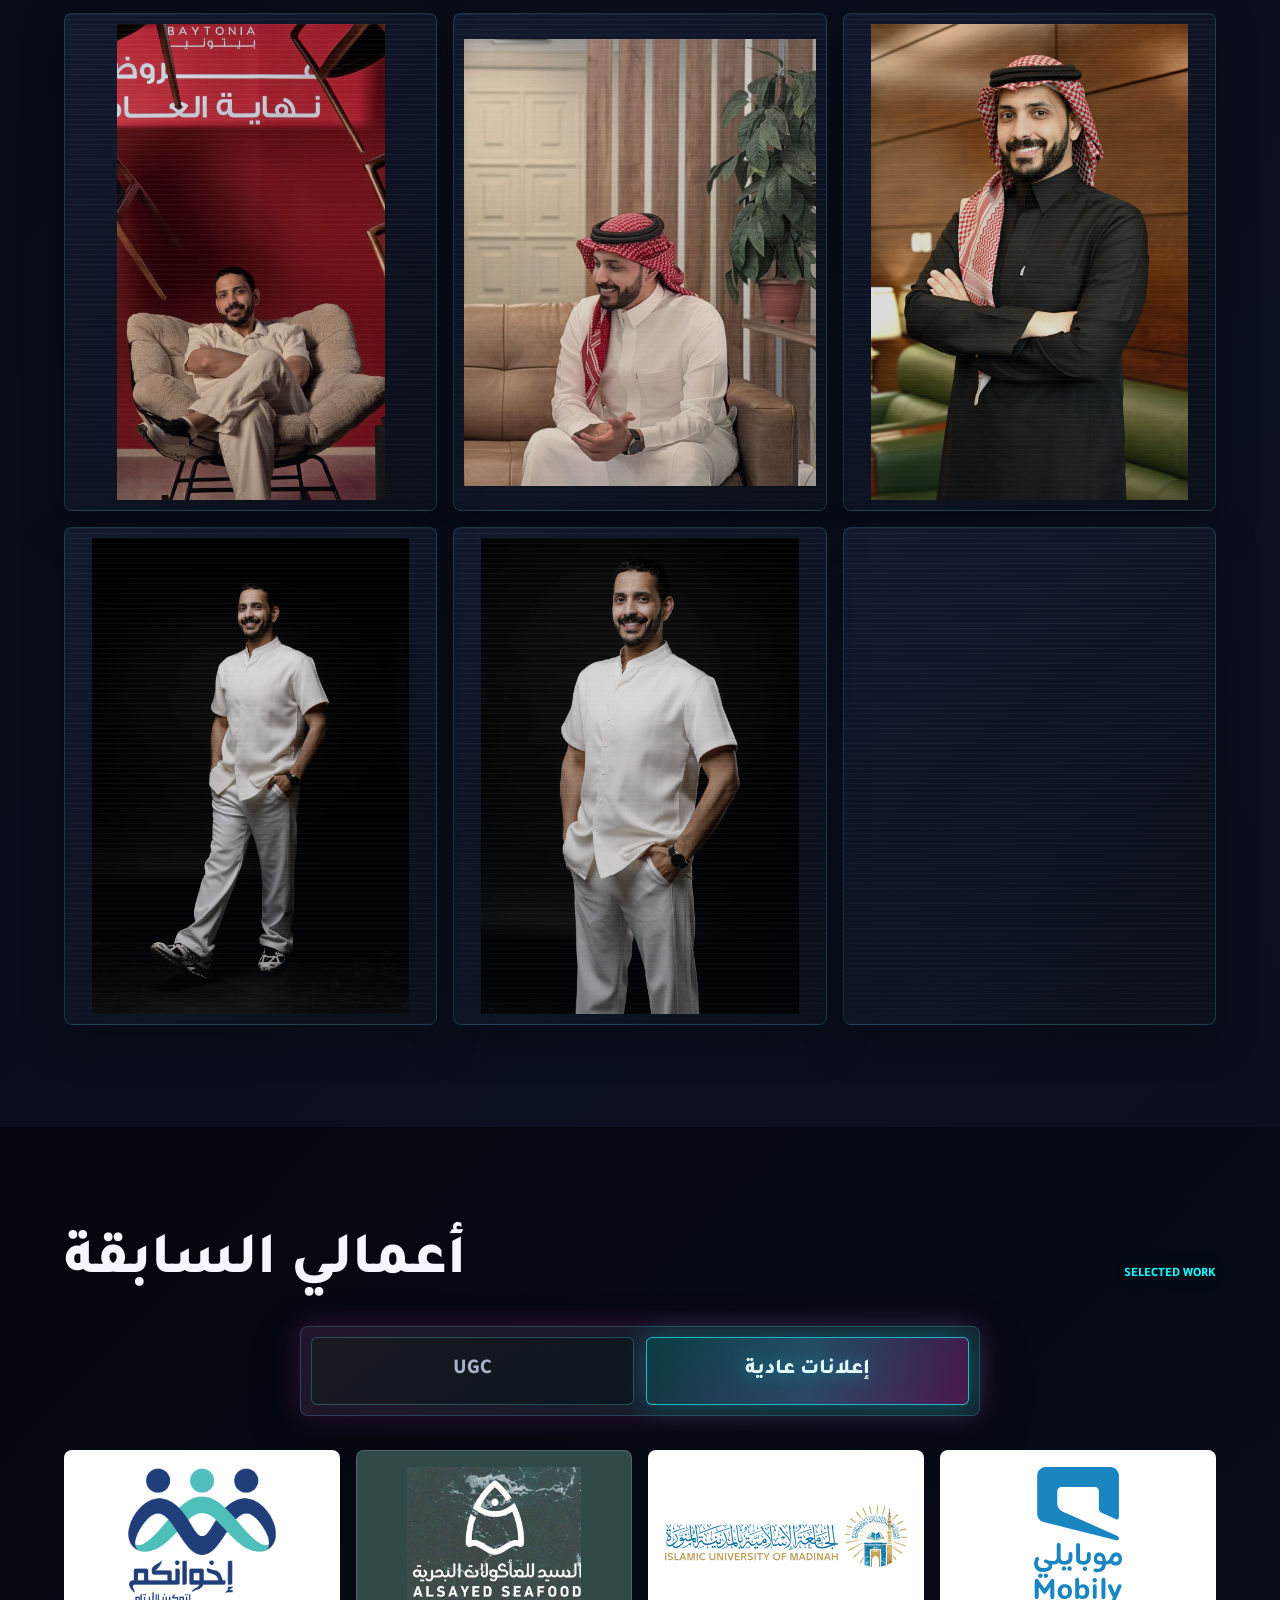
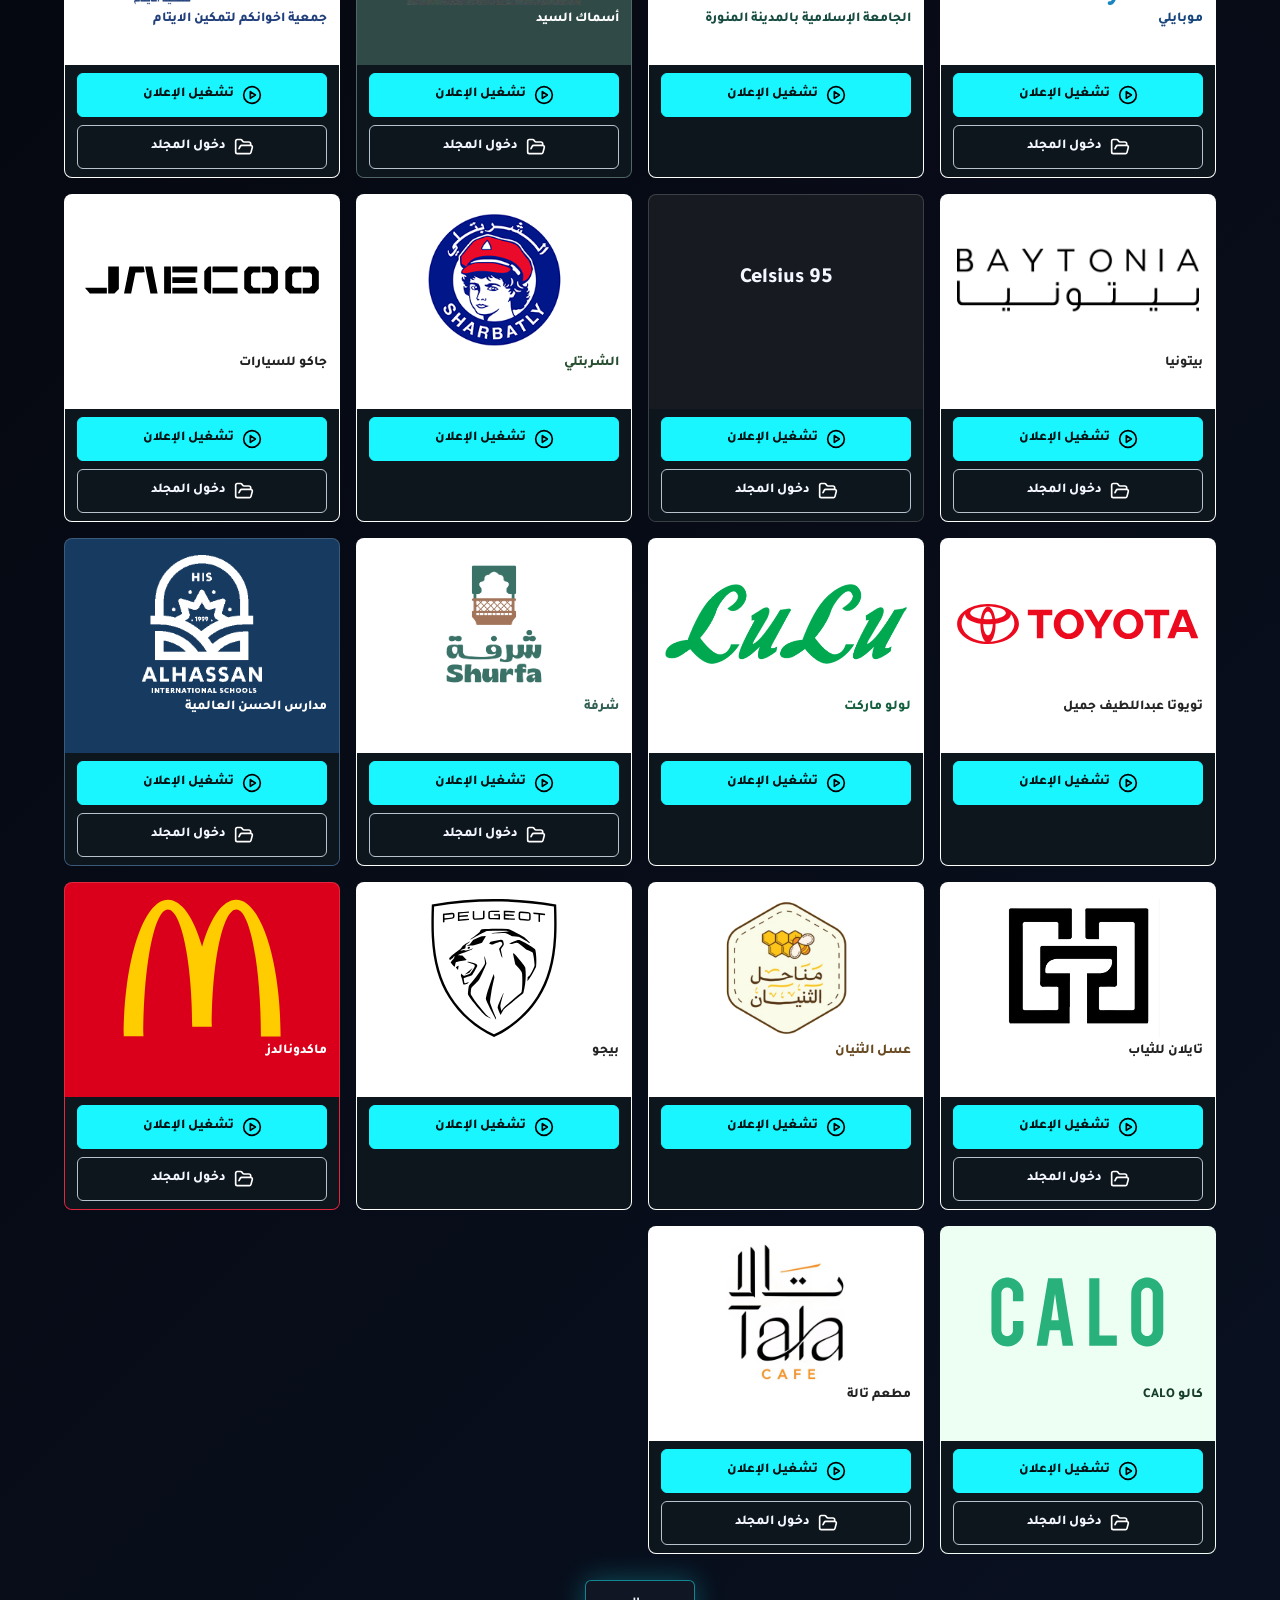
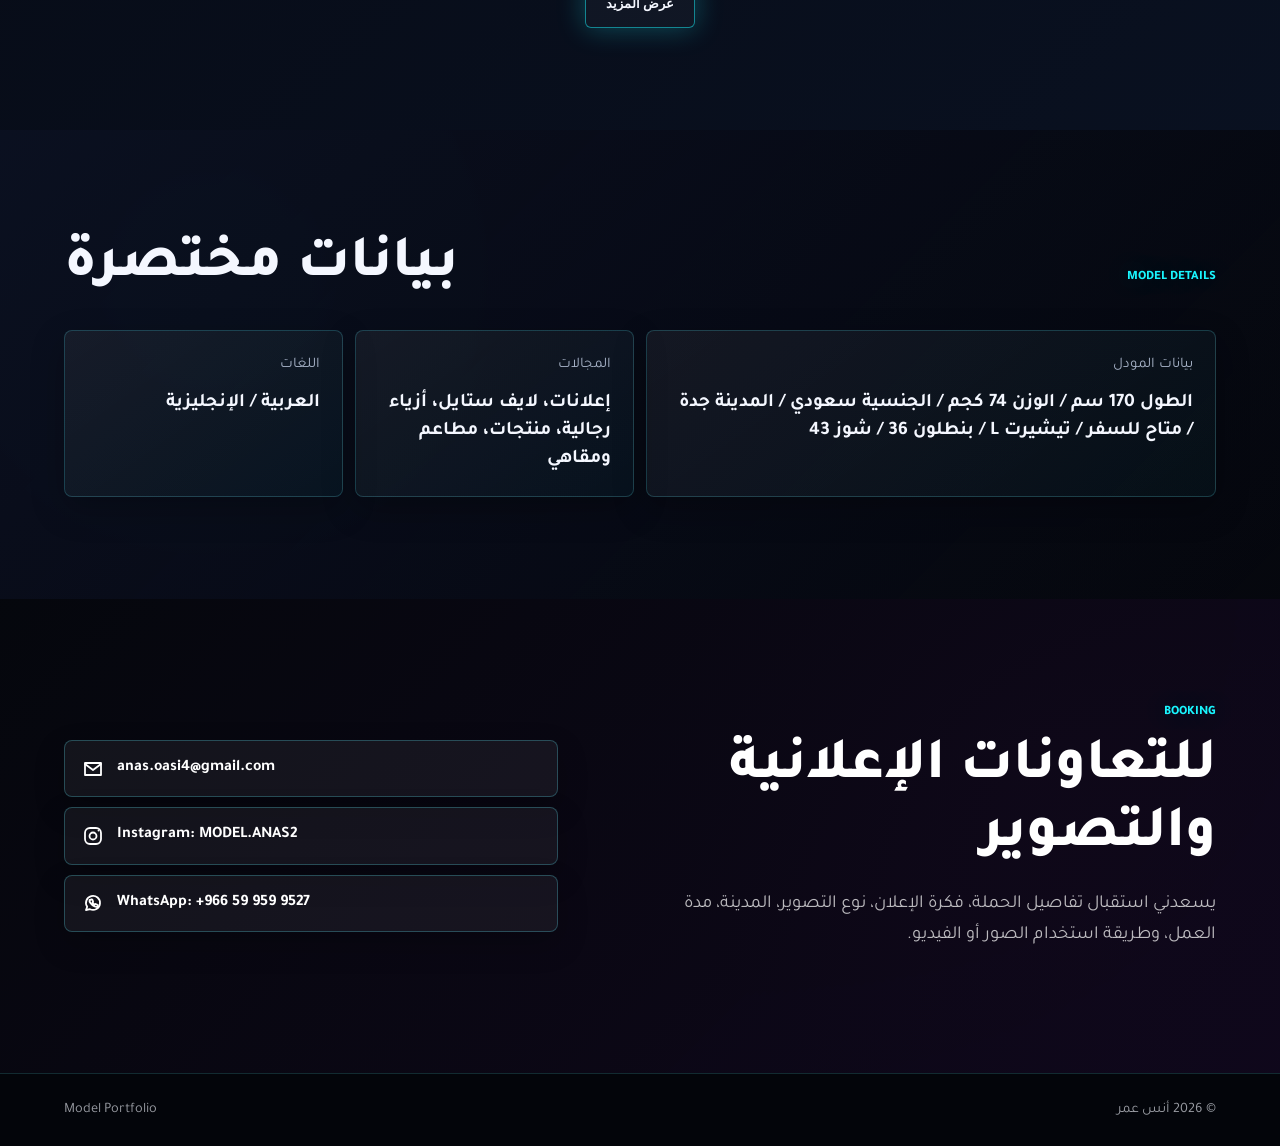
==== commit 58d24346: "Update portfolio works from admin panel" ====
--- a/index.html
+++ b/index.html
@@ -277,7 +277,7 @@
       </div>
     </div>
 
-    <script src="works-data.js?v=20261108-122827"></script>
+    <script src="works-data.js?v=20261108-123423"></script>
     <script src="work-brand-assets.js?v=20261103-4"></script>
     <script src="script.js?v=20261103-featured-1"></script>
   </body>
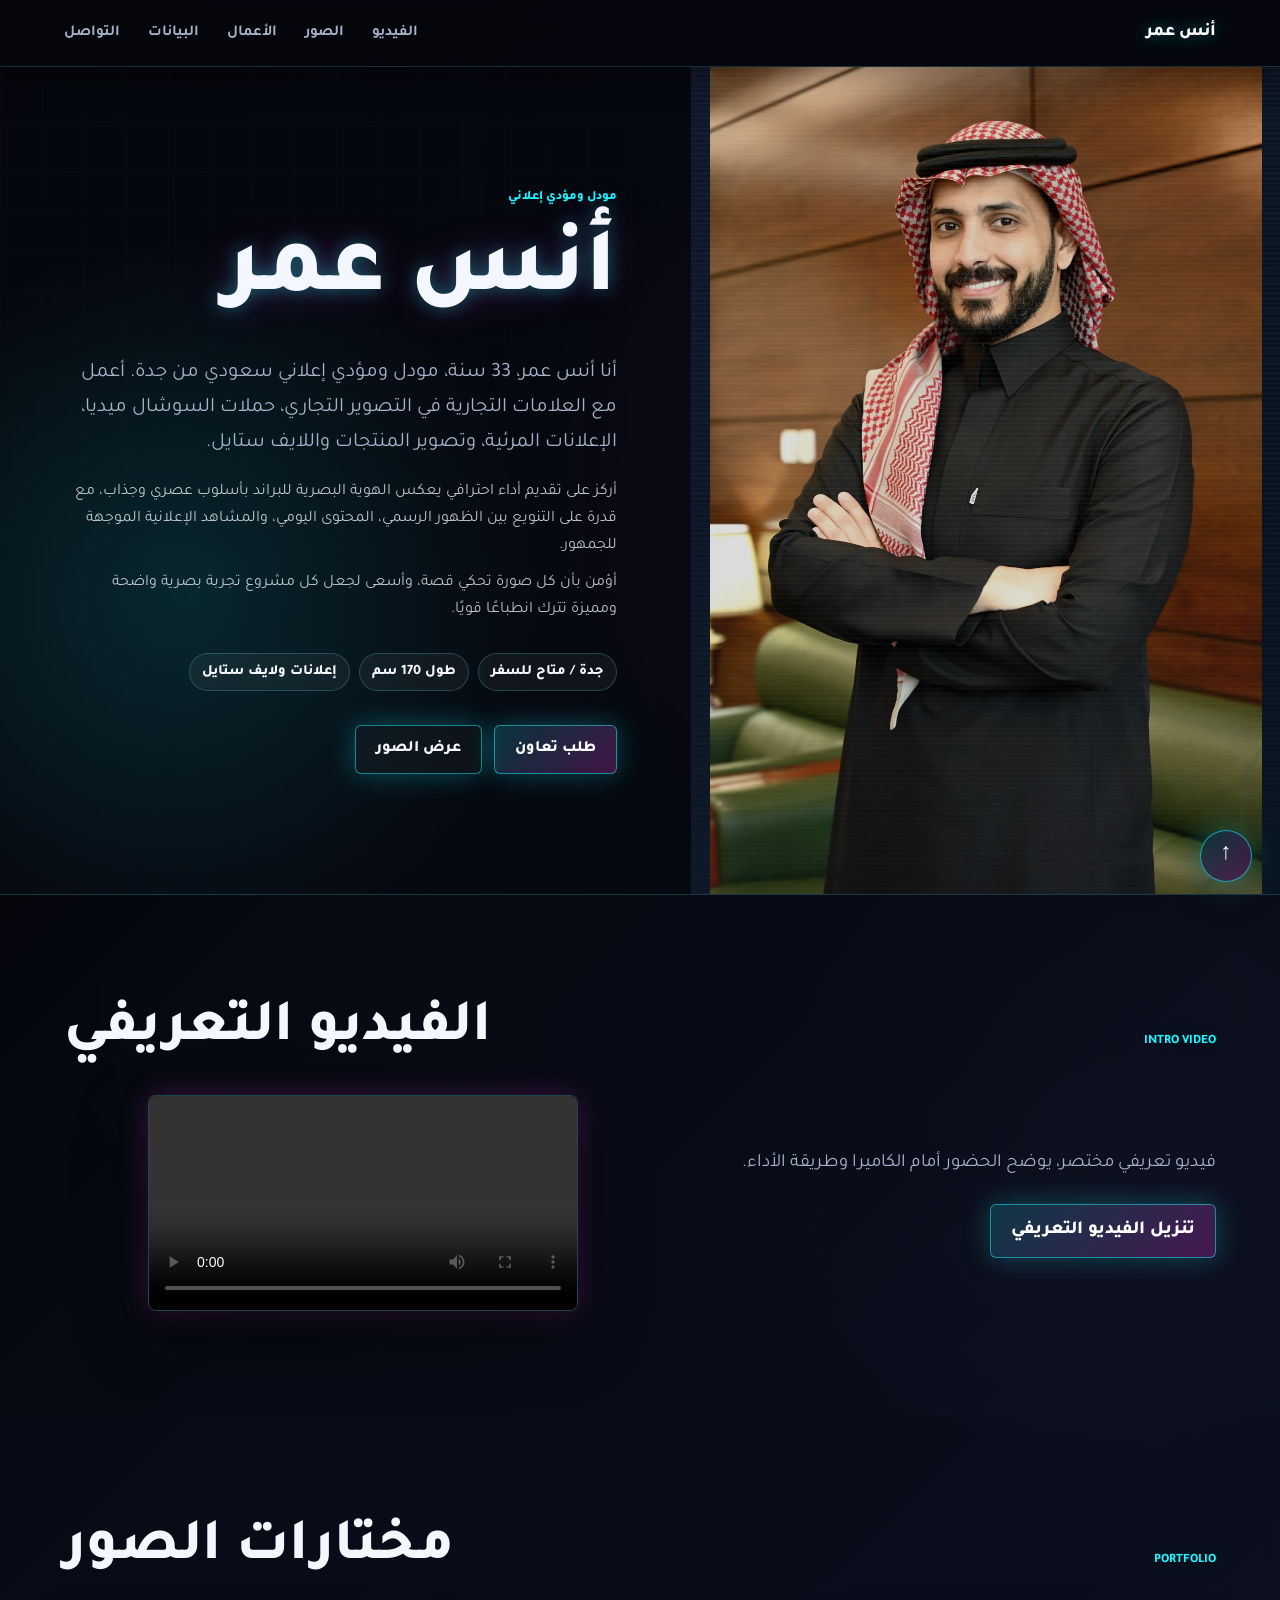
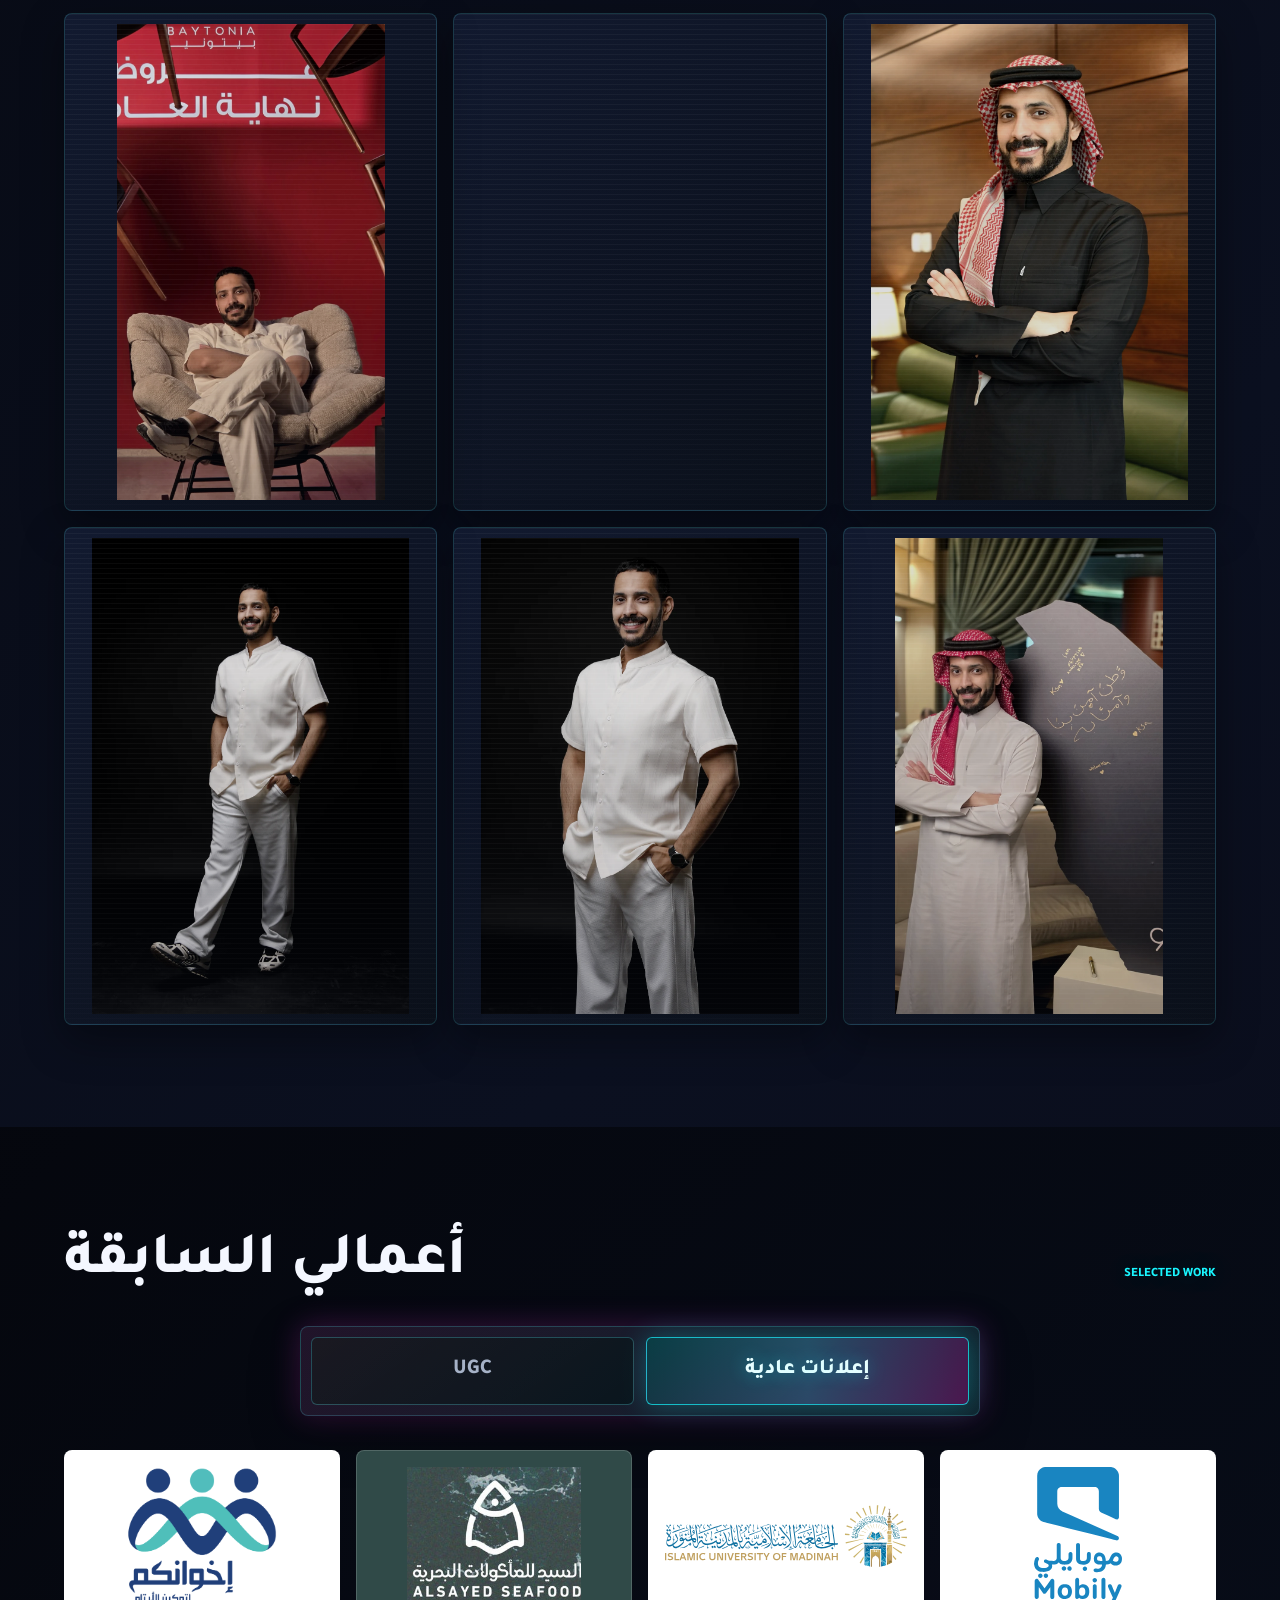
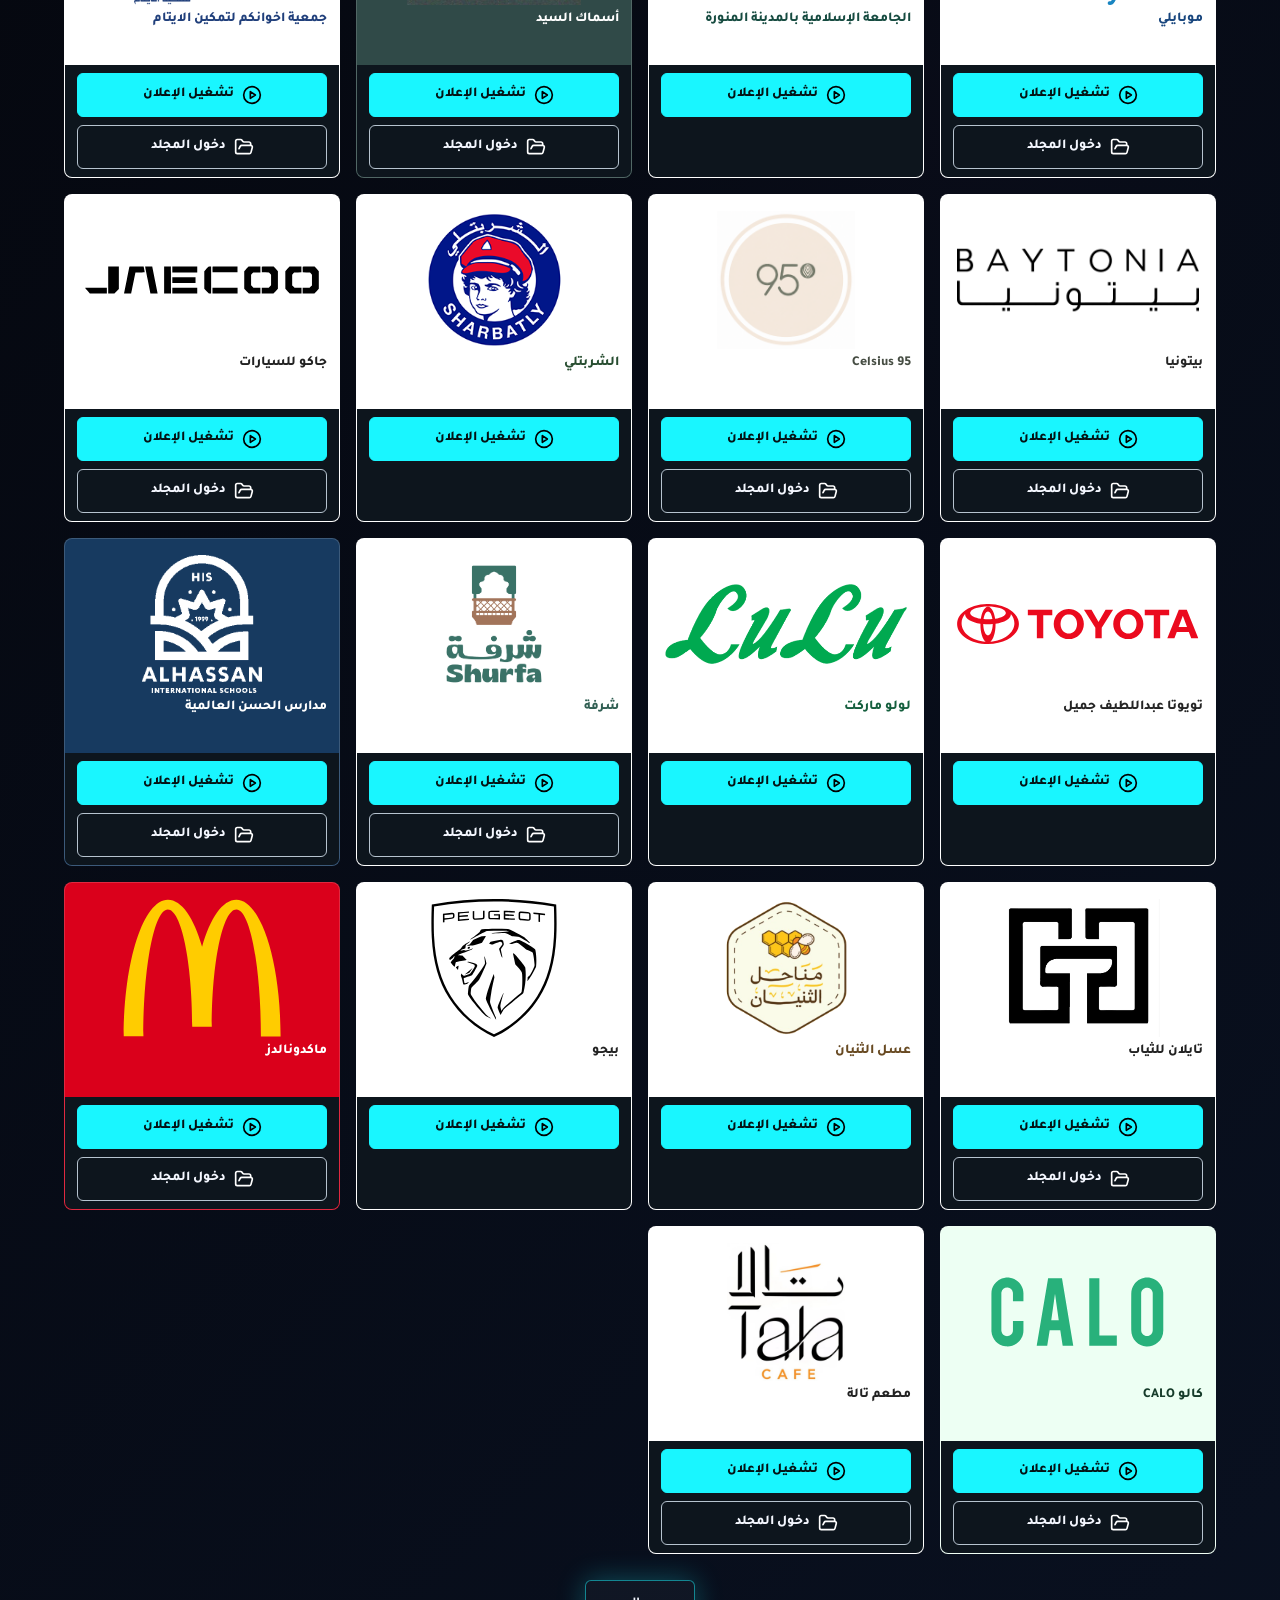
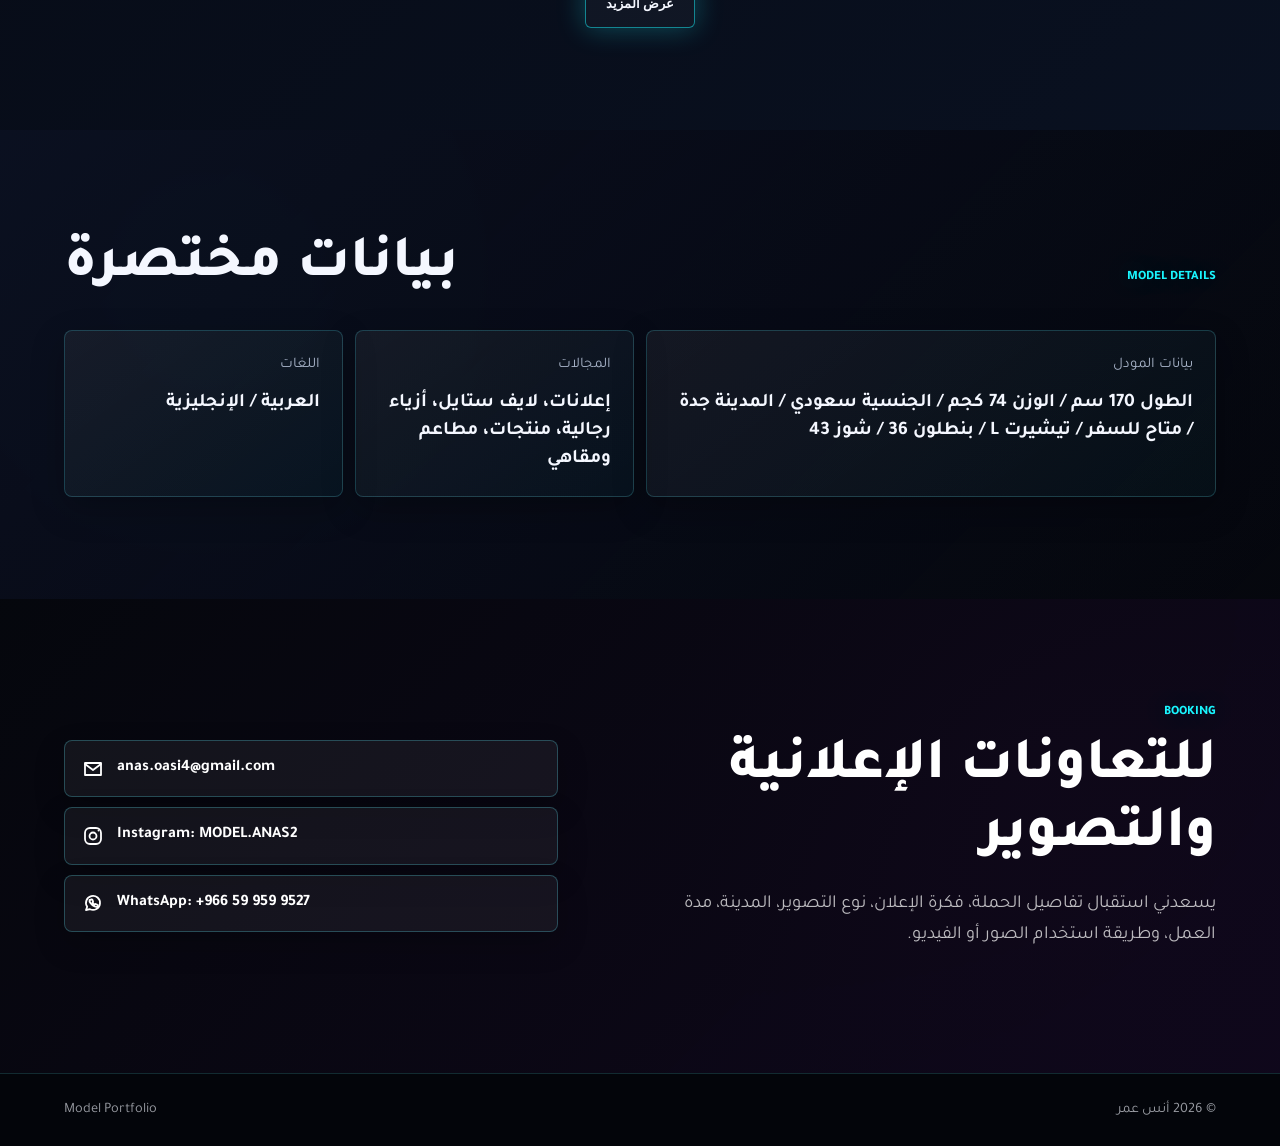
==== commit 95b01946: "Refresh verified logos and sync missing works with newest-first UGC order" ====
--- a/index.html
+++ b/index.html
@@ -277,8 +277,8 @@
       </div>
     </div>
 
-    <script src="works-data.js?v=20261108-123423"></script>
-    <script src="work-brand-assets.js?v=20261103-4"></script>
+    <script src="works-data.js?v=20261108-drive-1"></script>
+    <script src="work-brand-assets.js?v=20261108-logos-1"></script>
     <script src="script.js?v=20261103-featured-1"></script>
   </body>
 </html>
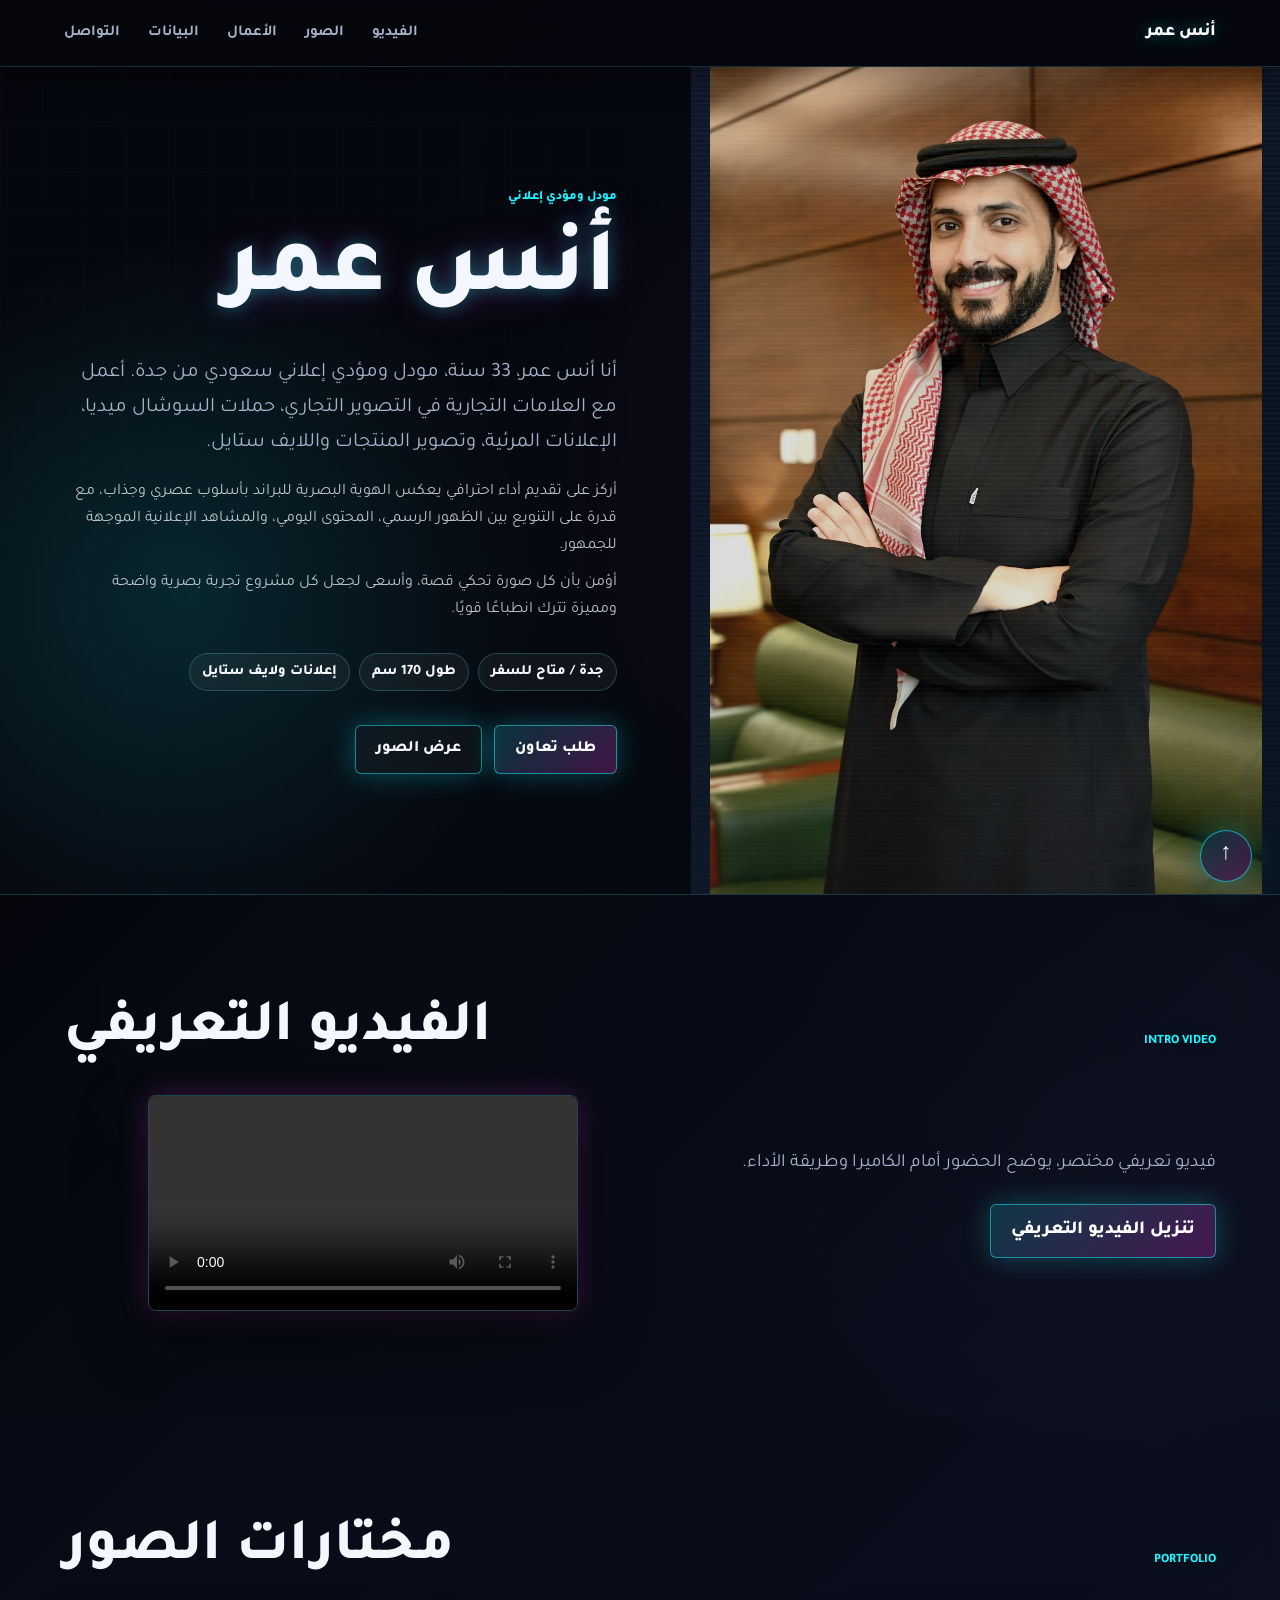
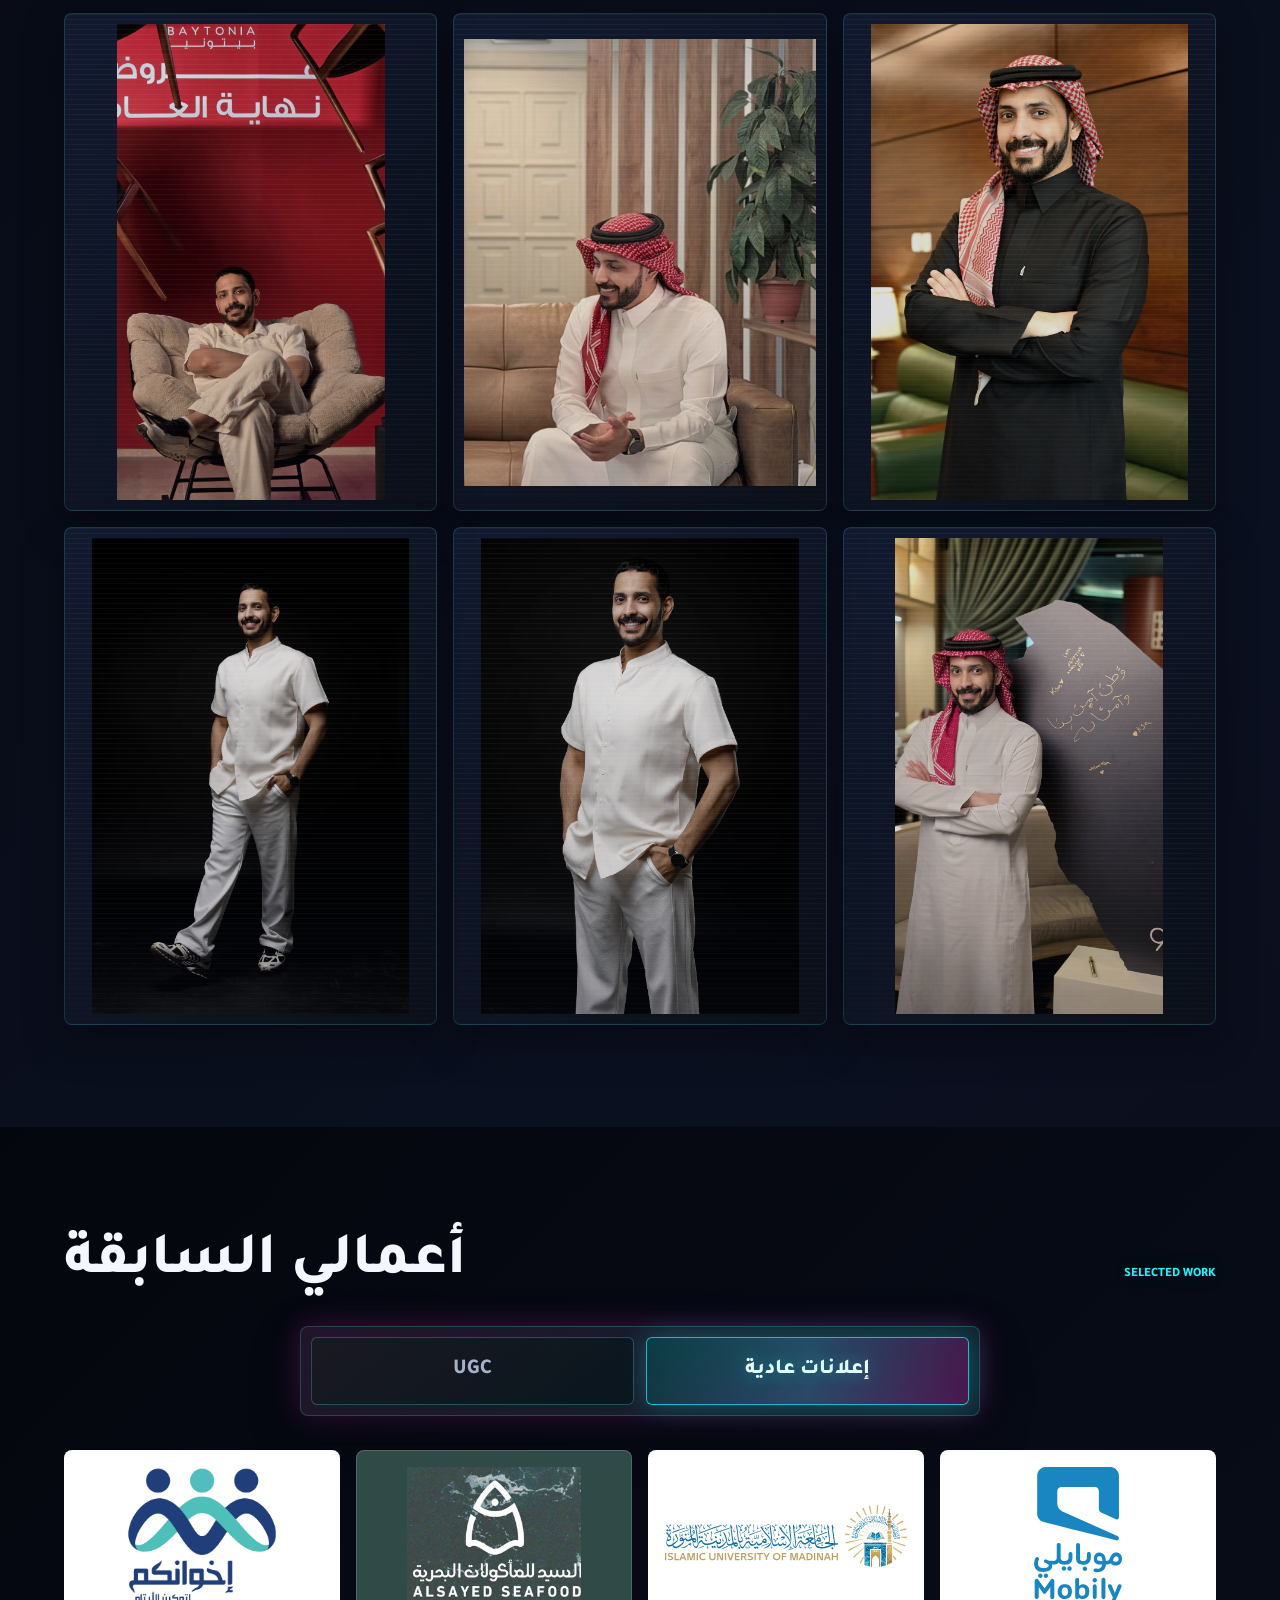
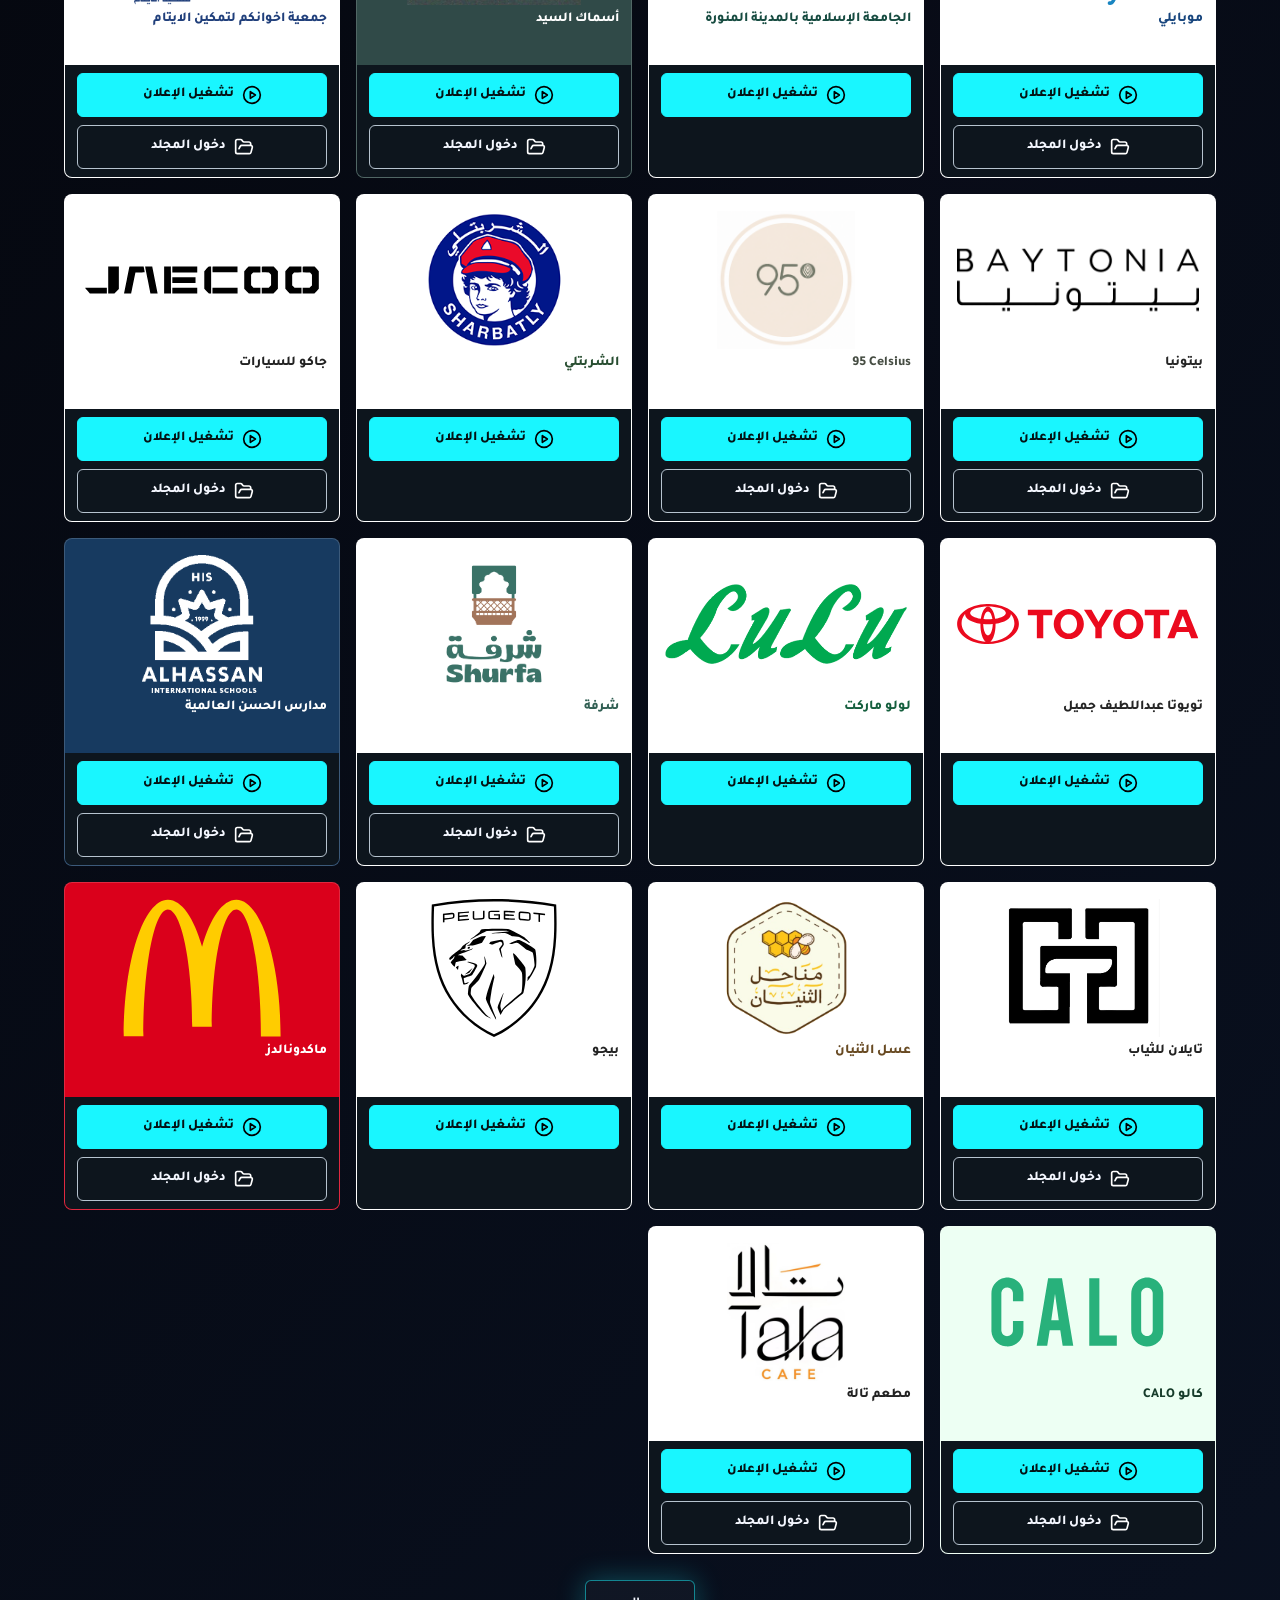
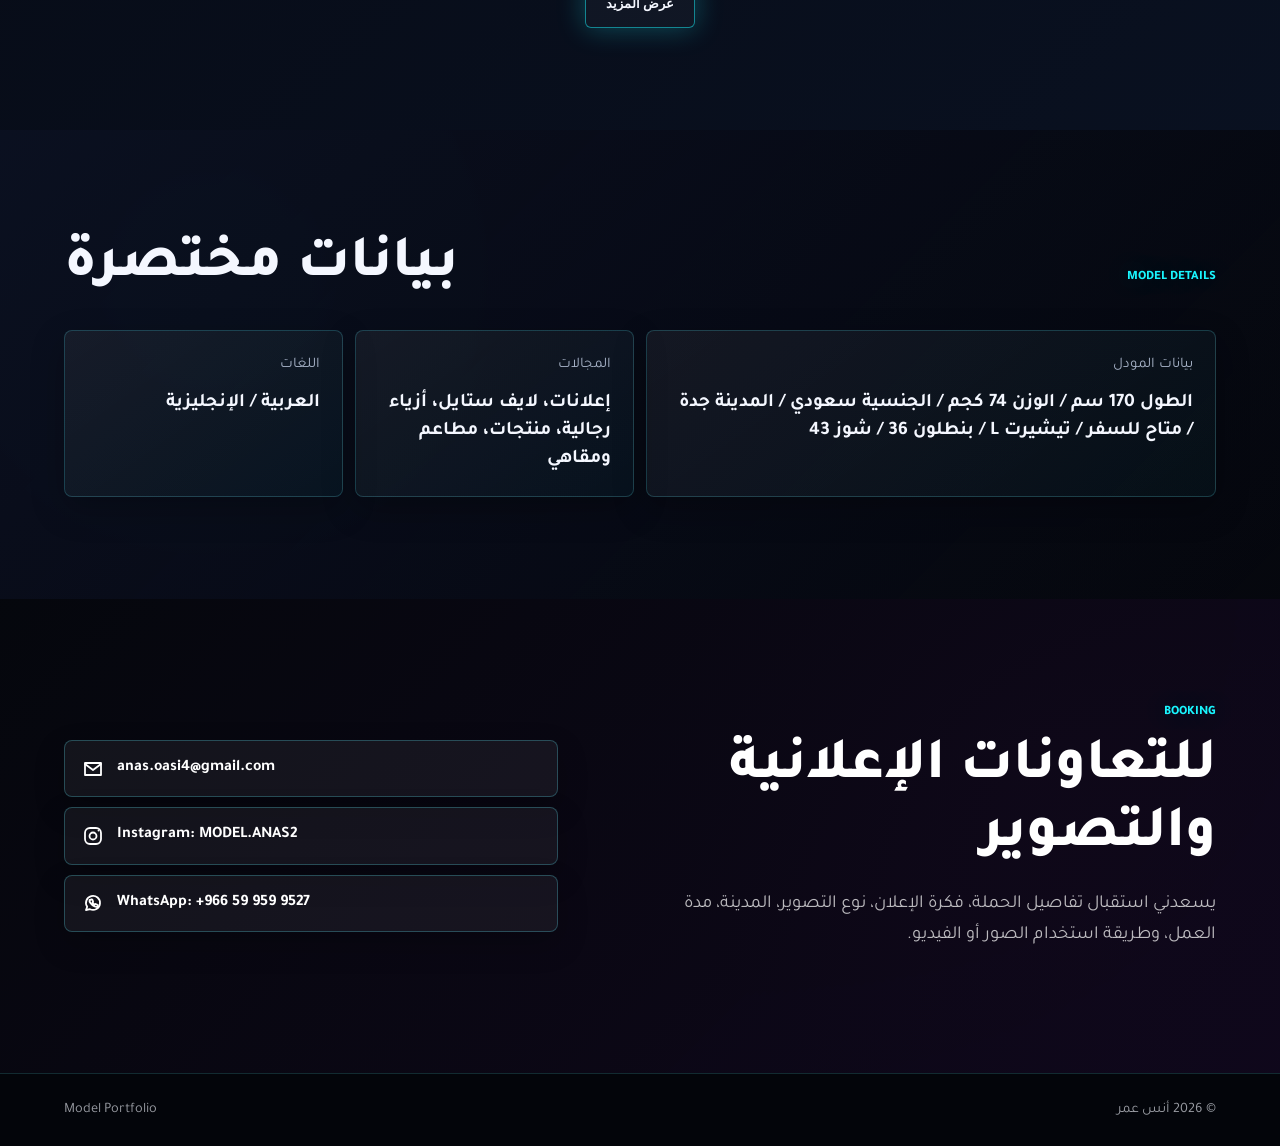
==== commit 3aa25b9b: "Isolate brand labels using their natural text direction" ====
--- a/index.html
+++ b/index.html
@@ -279,6 +279,6 @@
 
     <script src="works-data.js?v=20261108-drive-1"></script>
     <script src="work-brand-assets.js?v=20261108-logos-1"></script>
-    <script src="script.js?v=20261103-featured-1"></script>
+    <script src="script.js?v=20261108-logos-1"></script>
   </body>
 </html>
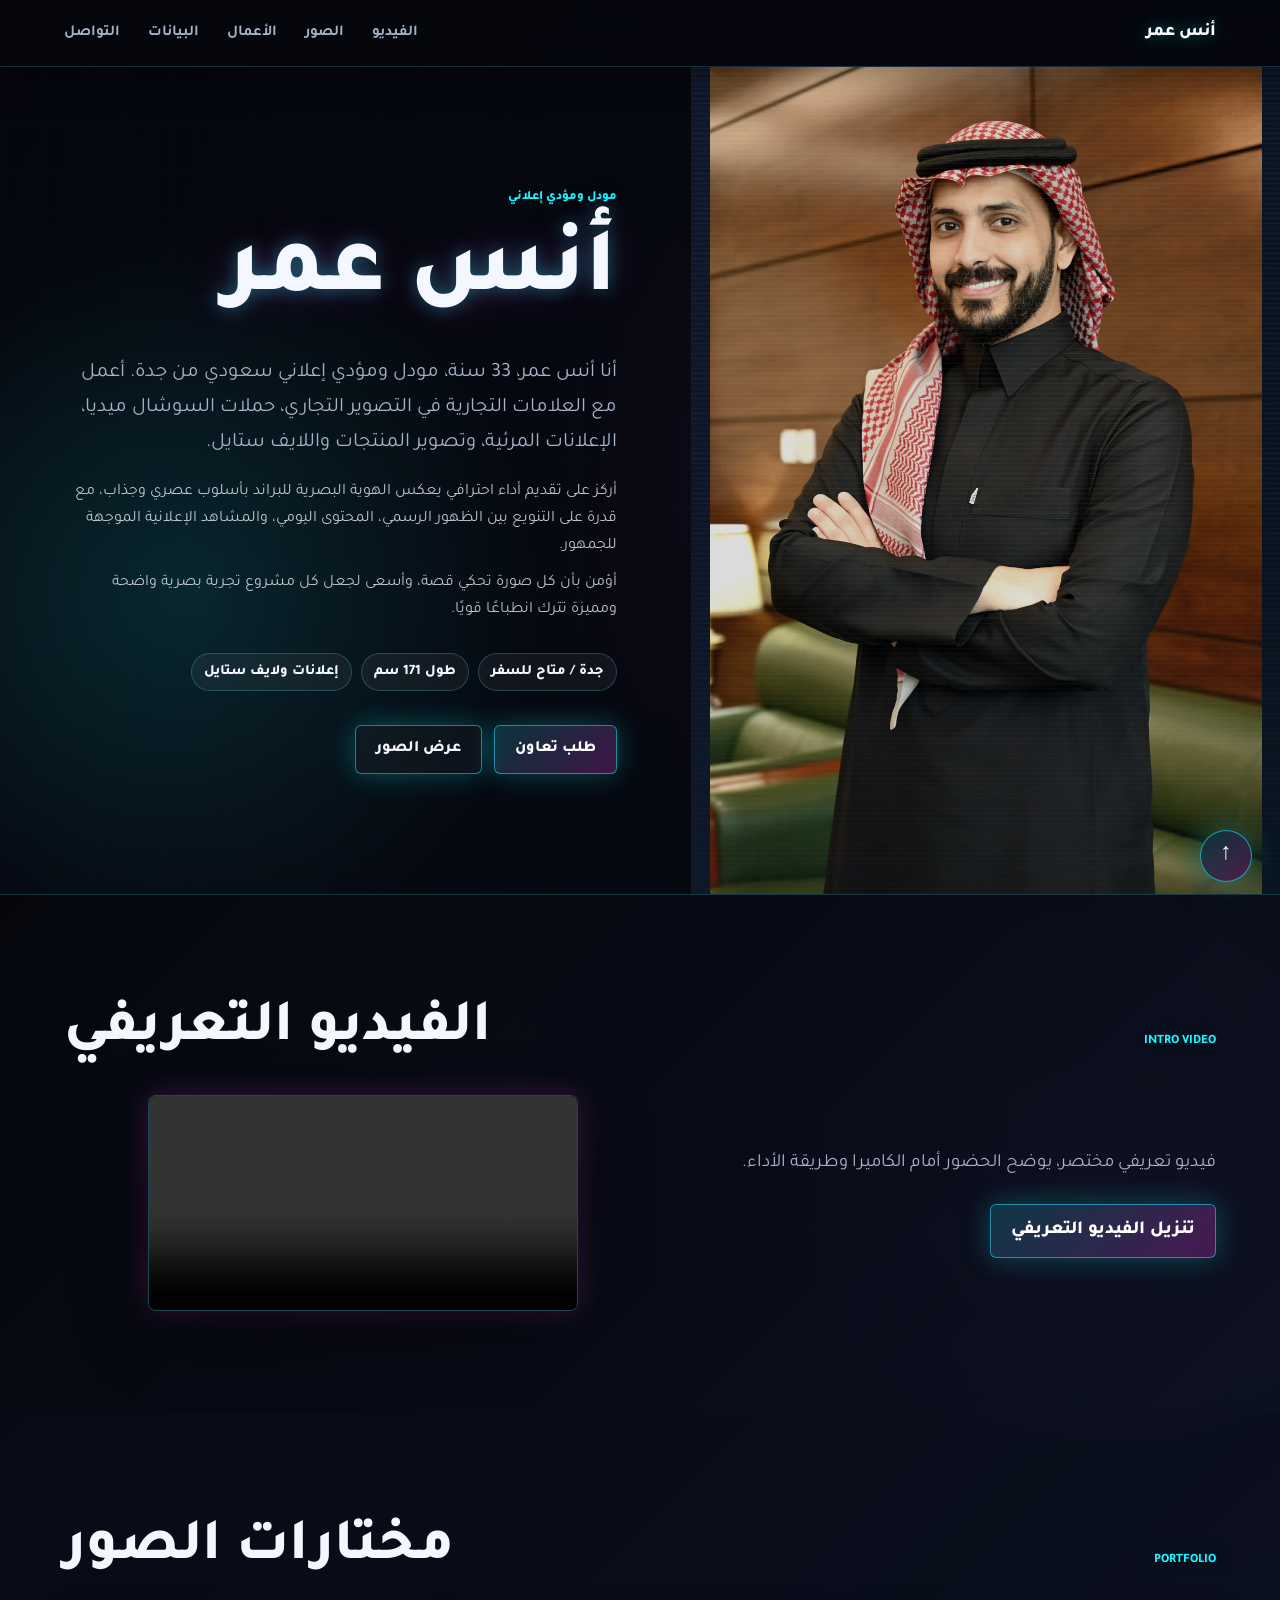
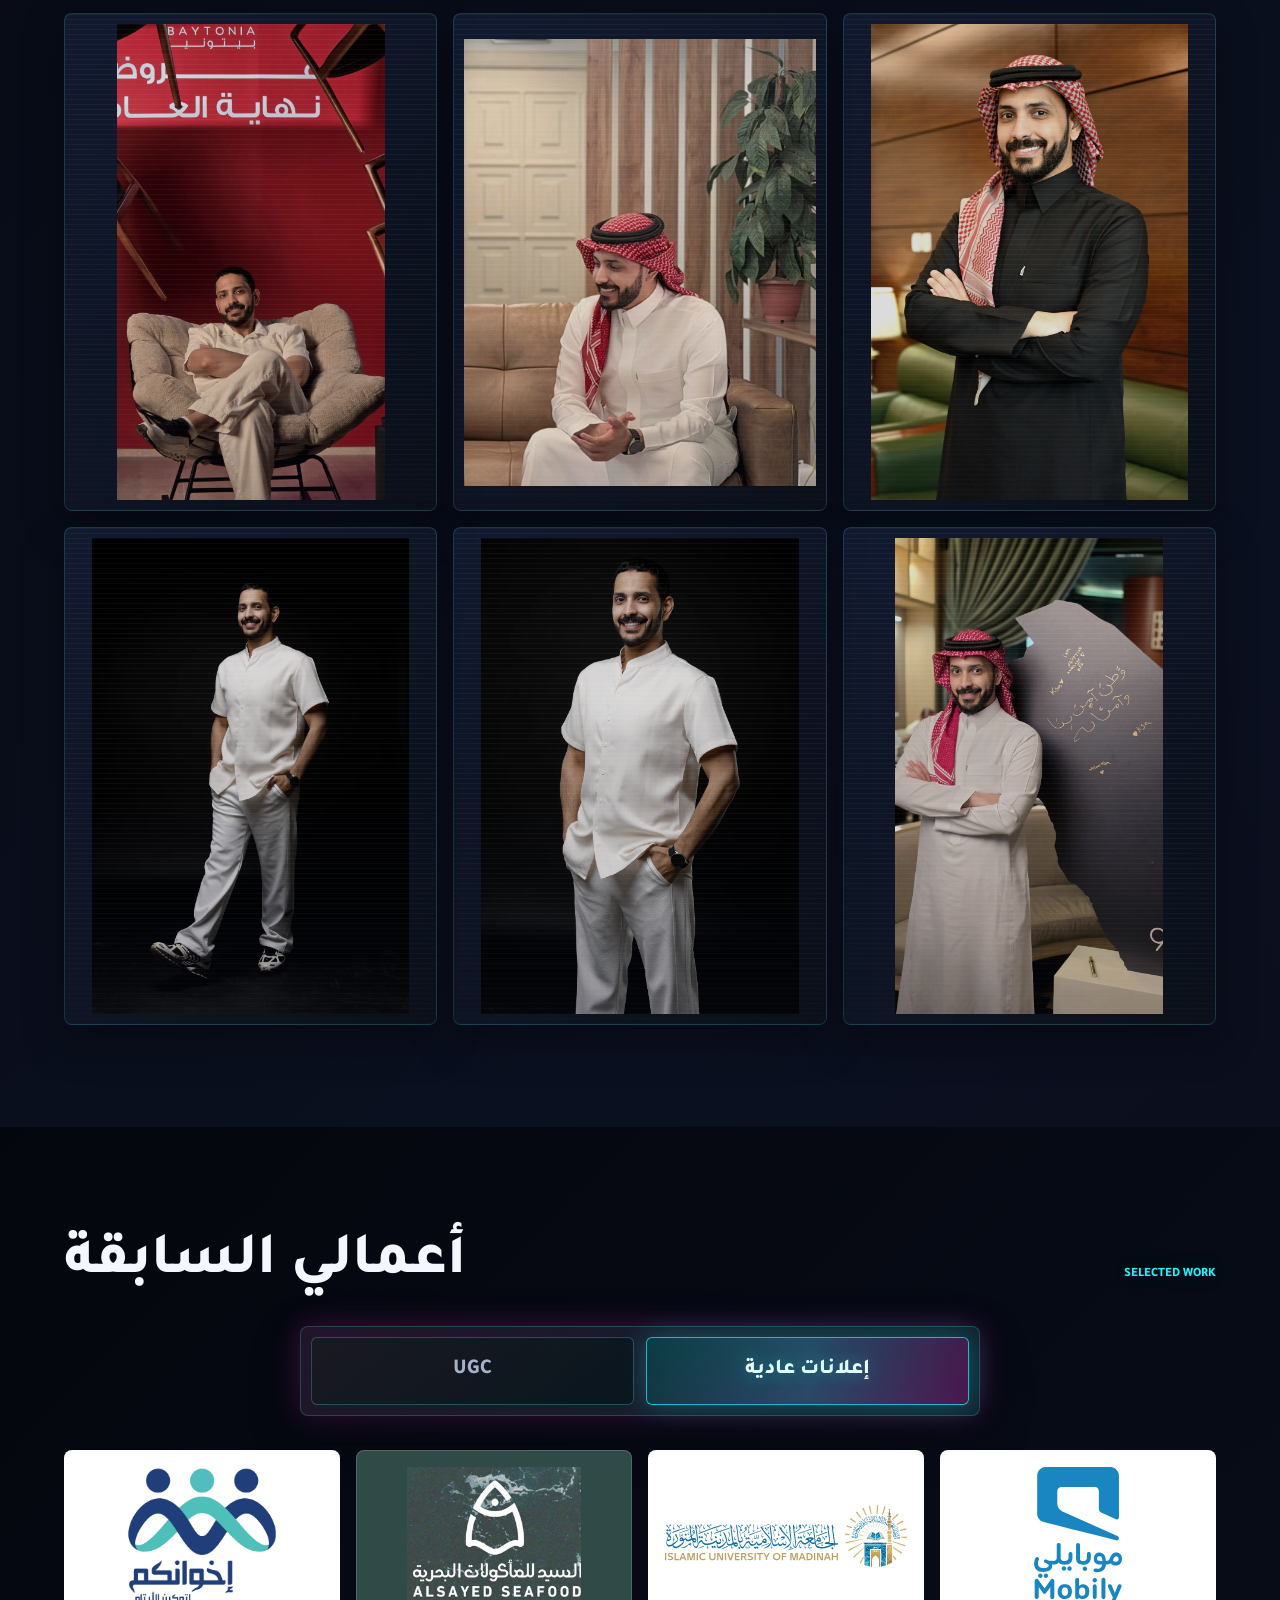
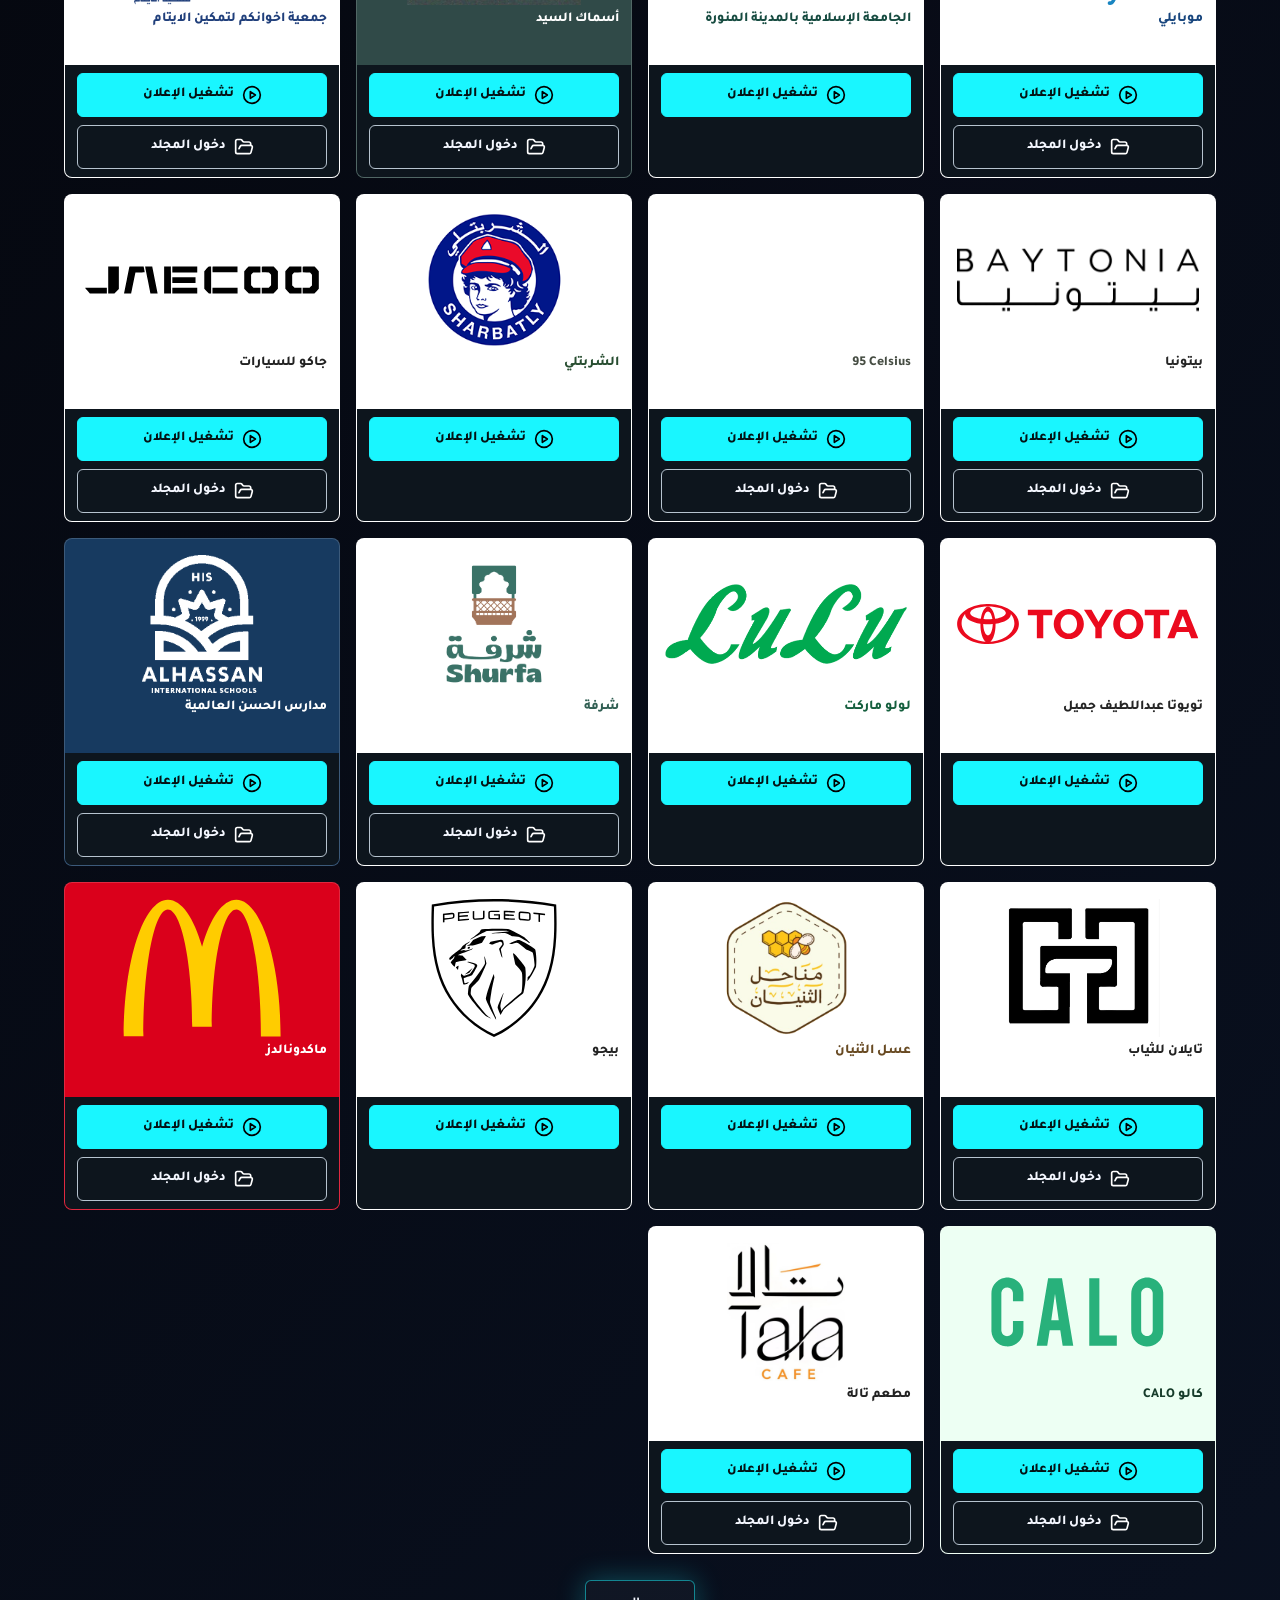
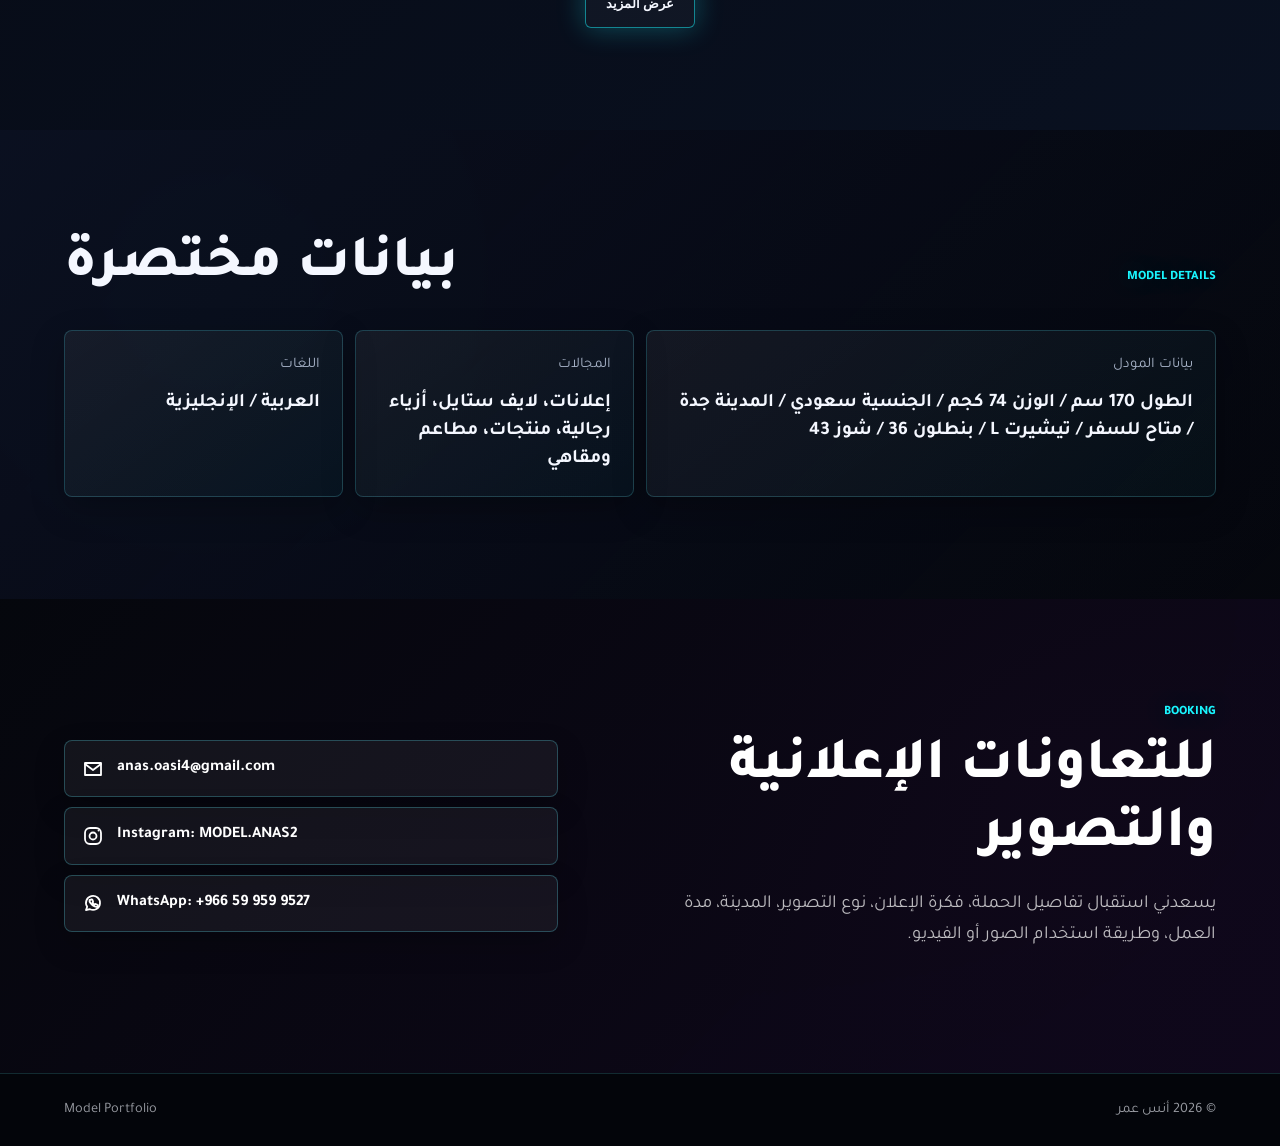
==== commit 88cc9b4b: "Update portfolio content and works from admin panel" ====
--- a/index.html
+++ b/index.html
@@ -1,20 +1,13 @@
 <!doctype html>
-<html lang="ar" dir="rtl">
-  <head>
-    <meta charset="utf-8" />
-    <meta name="viewport" content="width=device-width, initial-scale=1" />
+<html lang="ar" dir="rtl"><head>
+    <meta charset="utf-8">
+    <meta name="viewport" content="width=device-width, initial-scale=1">
     <title>بورتفوليو مودل | أنس عمر</title>
-    <meta
-      name="description"
-      content="صفحة شخصية احترافية لأنس عمر، مودل ومؤدي إعلاني متاح للتعاون مع العلامات التجارية والحملات الإعلانية."
-    />
-    <link rel="preconnect" href="https://fonts.googleapis.com" />
-    <link rel="preconnect" href="https://fonts.gstatic.com" crossorigin />
-    <link
-      href="https://fonts.googleapis.com/css2?family=Tajawal:wght@400;500;700;800&display=swap"
-      rel="stylesheet"
-    />
-    <link rel="stylesheet" href="styles.css?v=20261103-featured-1" />
+    <meta name="description" content="صفحة شخصية احترافية لأنس عمر، مودل ومؤدي إعلاني متاح للتعاون مع العلامات التجارية والحملات الإعلانية.">
+    <link rel="preconnect" href="https://fonts.googleapis.com">
+    <link rel="preconnect" href="https://fonts.gstatic.com" crossorigin="">
+    <link href="https://fonts.googleapis.com/css2?family=Tajawal:wght@400;500;700;800&amp;display=swap" rel="stylesheet">
+    <link rel="stylesheet" href="styles.css?v=20261103-featured-1">
   </head>
   <body>
     <header id="top" class="site-header" aria-label="التنقل الرئيسي">
@@ -31,7 +24,7 @@
     <main>
       <section class="hero">
         <div class="hero-media">
-          <img src="assets/portfolio-20261016/photo-1.webp" alt="أنس عمر بالثوب الأسود" fetchpriority="high" data-fallback="hero" />
+          <img src="assets/portfolio-20261016/photo-1.webp" alt="أنس عمر بالثوب الأسود" fetchpriority="high" data-fallback="hero">
         </div>
         <div class="hero-copy">
           <p class="eyebrow">مودل ومؤدي إعلاني</p>
@@ -54,7 +47,7 @@
           </div>
           <div class="hero-meta" aria-label="بيانات مختصرة">
             <span>جدة / متاح للسفر</span>
-            <span>طول 170 سم</span>
+            <span>طول 171 سم</span>
             <span>إعلانات ولايف ستايل</span>
           </div>
           <div class="hero-actions">
@@ -79,7 +72,7 @@
             </a>
           </div>
           <div class="intro-video-frame">
-            <video src="assets/intro-video.mp4" controls playsinline preload="metadata"></video>
+            <video src="assets/intro-video.mp4" controls="" playsinline="" preload="metadata"></video>
           </div>
         </div>
       </section>
@@ -91,75 +84,33 @@
         </div>
         <div class="gallery" aria-label="معرض صور المودل">
           <figure class="shot">
-            <button
-              class="shot-button"
-              type="button"
-              data-image-src="assets/portfolio-20261016/photo-1.jpg"
-              data-download-src="assets/portfolio-20261016/photo-1.jpg"
-              data-download-name="anas-omar-photo-1.jpg"
-              aria-label="تكبير الصورة الأولى"
-            >
-              <img src="assets/portfolio-20261016/photo-1.webp" alt="صورة أنس عمر" loading="lazy" decoding="async" data-fallback="look 01" />
-            </button>
-          </figure>
-          <figure class="shot">
-            <button
-              class="shot-button"
-              type="button"
-              data-image-src="assets/portfolio-20261016/photo-2.jpg"
-              data-download-src="assets/portfolio-20261016/photo-2.jpg"
-              data-download-name="anas-omar-photo-2.jpg"
-              aria-label="تكبير الصورة الثانية"
-            >
-              <img src="assets/portfolio-20261016/photo-2.webp" alt="صورة أنس عمر" loading="lazy" decoding="async" data-fallback="look 02" />
-            </button>
-          </figure>
-          <figure class="shot">
-            <button
-              class="shot-button"
-              type="button"
-              data-image-src="assets/portfolio-20261016/photo-3.jpg"
-              data-download-src="assets/portfolio-20261016/photo-3.jpg"
-              data-download-name="anas-omar-photo-3.jpg"
-              aria-label="تكبير الصورة الثالثة"
-            >
-              <img src="assets/portfolio-20261016/photo-3.webp" alt="صورة أنس عمر" loading="lazy" decoding="async" data-fallback="look 03" />
-            </button>
-          </figure>
-          <figure class="shot">
-            <button
-              class="shot-button"
-              type="button"
-              data-image-src="assets/portfolio-20261016/photo-4.jpg"
-              data-download-src="assets/portfolio-20261016/photo-4.jpg"
-              data-download-name="anas-omar-photo-4.jpg"
-              aria-label="تكبير الصورة الرابعة"
-            >
-              <img src="assets/portfolio-20261016/photo-4.webp" alt="صورة أنس عمر" loading="lazy" decoding="async" data-fallback="look 04" />
-            </button>
-          </figure>
-          <figure class="shot">
-            <button
-              class="shot-button"
-              type="button"
-              data-image-src="assets/portfolio-20261016/photo-5.jpg"
-              data-download-src="assets/portfolio-20261016/photo-5.jpg"
-              data-download-name="anas-omar-photo-5.jpg"
-              aria-label="تكبير الصورة الخامسة"
-            >
-              <img src="assets/portfolio-20261016/photo-5.webp" alt="صورة أنس عمر" loading="lazy" decoding="async" data-fallback="look 05" />
-            </button>
-          </figure>
-          <figure class="shot">
-            <button
-              class="shot-button"
-              type="button"
-              data-image-src="assets/portfolio-20261016/photo-6.jpg"
-              data-download-src="assets/portfolio-20261016/photo-6.jpg"
-              data-download-name="anas-omar-photo-6.jpg"
-              aria-label="تكبير الصورة السادسة"
-            >
-              <img src="assets/portfolio-20261016/photo-6.webp" alt="صورة أنس عمر" loading="lazy" decoding="async" data-fallback="look 06" />
+            <button class="shot-button" type="button" data-image-src="assets/portfolio-20261016/photo-1.jpg" data-download-src="assets/portfolio-20261016/photo-1.jpg" data-download-name="anas-omar-photo-1.jpg" aria-label="تكبير الصورة الأولى">
+              <img src="assets/portfolio-20261016/photo-1.webp" alt="صورة أنس عمر" loading="lazy" decoding="async" data-fallback="look 01">
+            </button>
+          </figure>
+          <figure class="shot">
+            <button class="shot-button" type="button" data-image-src="assets/portfolio-20261016/photo-2.jpg" data-download-src="assets/portfolio-20261016/photo-2.jpg" data-download-name="anas-omar-photo-2.jpg" aria-label="تكبير الصورة الثانية">
+              <img src="assets/portfolio-20261016/photo-2.webp" alt="صورة أنس عمر" loading="lazy" decoding="async" data-fallback="look 02">
+            </button>
+          </figure>
+          <figure class="shot">
+            <button class="shot-button" type="button" data-image-src="assets/portfolio-20261016/photo-3.jpg" data-download-src="assets/portfolio-20261016/photo-3.jpg" data-download-name="anas-omar-photo-3.jpg" aria-label="تكبير الصورة الثالثة">
+              <img src="assets/portfolio-20261016/photo-3.webp" alt="صورة أنس عمر" loading="lazy" decoding="async" data-fallback="look 03">
+            </button>
+          </figure>
+          <figure class="shot">
+            <button class="shot-button" type="button" data-image-src="assets/portfolio-20261016/photo-4.jpg" data-download-src="assets/portfolio-20261016/photo-4.jpg" data-download-name="anas-omar-photo-4.jpg" aria-label="تكبير الصورة الرابعة">
+              <img src="assets/portfolio-20261016/photo-4.webp" alt="صورة أنس عمر" loading="lazy" decoding="async" data-fallback="look 04">
+            </button>
+          </figure>
+          <figure class="shot">
+            <button class="shot-button" type="button" data-image-src="assets/portfolio-20261016/photo-5.jpg" data-download-src="assets/portfolio-20261016/photo-5.jpg" data-download-name="anas-omar-photo-5.jpg" aria-label="تكبير الصورة الخامسة">
+              <img src="assets/portfolio-20261016/photo-5.webp" alt="صورة أنس عمر" loading="lazy" decoding="async" data-fallback="look 05">
+            </button>
+          </figure>
+          <figure class="shot">
+            <button class="shot-button" type="button" data-image-src="assets/portfolio-20261016/photo-6.jpg" data-download-src="assets/portfolio-20261016/photo-6.jpg" data-download-name="anas-omar-photo-6.jpg" aria-label="تكبير الصورة السادسة">
+              <img src="assets/portfolio-20261016/photo-6.webp" alt="صورة أنس عمر" loading="lazy" decoding="async" data-fallback="look 06">
             </button>
           </figure>
         </div>
@@ -220,23 +171,23 @@
         <div class="contact-panel">
           <a href="mailto:anas.oasi4@gmail.com" aria-label="إرسال بريد إلكتروني إلى أنس عمر">
             <svg viewBox="0 0 24 24" aria-hidden="true">
-              <path d="M4 6h16v12H4z" />
-              <path d="m4 7 8 6 8-6" />
+              <path d="M4 6h16v12H4z"></path>
+              <path d="m4 7 8 6 8-6"></path>
             </svg>
             <span>anas.oasi4@gmail.com</span>
           </a>
           <a href="https://www.instagram.com/model.anas2?igsh=MWpmaGltYnc0emhqMA==" target="_blank" rel="noreferrer">
             <svg viewBox="0 0 24 24" aria-hidden="true">
-              <rect x="4" y="4" width="16" height="16" rx="5" />
-              <circle cx="12" cy="12" r="3.5" />
-              <path d="M17.5 6.5h.01" />
+              <rect x="4" y="4" width="16" height="16" rx="5"></rect>
+              <circle cx="12" cy="12" r="3.5"></circle>
+              <path d="M17.5 6.5h.01"></path>
             </svg>
             <span>Instagram: MODEL.ANAS2</span>
           </a>
           <a href="https://wa.me/966599599527" target="_blank" rel="noreferrer">
             <svg viewBox="0 0 24 24" aria-hidden="true">
-              <path d="M5 19 6.2 15.8A7 7 0 1 1 9 18.2Z" />
-              <path d="M9.6 8.8c.2-.4.4-.5.7-.5h.5c.2 0 .4.1.5.4l.7 1.6c.1.3.1.5-.1.7l-.4.5c.5.9 1.2 1.6 2.1 2.1l.5-.4c.2-.2.5-.2.7-.1l1.6.7c.3.1.4.3.4.6v.5c0 .3-.2.6-.5.7-.6.3-1.5.3-2.6-.1-1.6-.6-3.1-1.8-4.1-3.2-1-1.4-1.3-2.6-1-3.5Z" />
+              <path d="M5 19 6.2 15.8A7 7 0 1 1 9 18.2Z"></path>
+              <path d="M9.6 8.8c.2-.4.4-.5.7-.5h.5c.2 0 .4.1.5.4l.7 1.6c.1.3.1.5-.1.7l-.4.5c.5.9 1.2 1.6 2.1 2.1l.5-.4c.2-.2.5-.2.7-.1l1.6.7c.3.1.4.3.4.6v.5c0 .3-.2.6-.5.7-.6.3-1.5.3-2.6-.1-1.6-.6-3.1-1.8-4.1-3.2-1-1.4-1.3-2.6-1-3.5Z"></path>
             </svg>
             <span>WhatsApp: +966 59 959 9527</span>
           </a>
@@ -252,33 +203,34 @@
     <a class="back-to-top" href="#top" aria-label="العودة لأعلى الصفحة" title="العودة للأعلى">↑</a>
 
     <div id="videoModal" class="video-modal" role="dialog" aria-modal="true" aria-labelledby="videoModalTitle" aria-hidden="true">
-      <div class="video-modal__backdrop" data-close-video></div>
+      <div class="video-modal__backdrop" data-close-video=""></div>
       <div class="video-modal__panel">
         <div class="video-modal__header">
           <div>
             <p class="eyebrow">Advertising Work</p>
             <h2 id="videoModalTitle">أعمالي السابقة</h2>
           </div>
-          <button class="modal-close" type="button" aria-label="إغلاق الفيديو" data-close-video>&times;</button>
-        </div>
-        <iframe id="videoFrame" title="مشاهدة الإعلان" allow="autoplay; fullscreen; encrypted-media" allowfullscreen></iframe>
+          <button class="modal-close" type="button" aria-label="إغلاق الفيديو" data-close-video="">×</button>
+        </div>
+        <iframe id="videoFrame" title="مشاهدة الإعلان" allow="autoplay; fullscreen; encrypted-media" allowfullscreen=""></iframe>
         <a id="videoExternalLink" class="drive-link" href="#" target="_blank" rel="noreferrer">فتح في Google Drive</a>
       </div>
     </div>
 
     <div id="imageModal" class="image-modal" role="dialog" aria-modal="true" aria-label="معاينة الصورة" aria-hidden="true">
-      <div class="image-modal__backdrop" data-close-image></div>
+      <div class="image-modal__backdrop" data-close-image=""></div>
       <div class="image-modal__panel">
-        <button class="modal-close image-modal__close" type="button" aria-label="إغلاق الصورة" data-close-image>&times;</button>
-        <img id="imageModalPhoto" class="image-modal__photo" src="" alt="" />
+        <button class="modal-close image-modal__close" type="button" aria-label="إغلاق الصورة" data-close-image="">×</button>
+        <img id="imageModalPhoto" class="image-modal__photo" src="" alt="">
         <div class="image-modal__actions">
-          <a id="imageDownloadLink" class="button primary" href="#" download>تنزيل الصورة</a>
+          <a id="imageDownloadLink" class="button primary" href="#" download="">تنزيل الصورة</a>
         </div>
       </div>
     </div>
 
-    <script src="works-data.js?v=20261108-drive-1"></script>
+    <script src="works-data.js?v=20261111-222627"></script>
     <script src="work-brand-assets.js?v=20261108-logos-1"></script>
     <script src="script.js?v=20261108-logos-1"></script>
-  </body>
-</html>
+  
+
+</body></html>
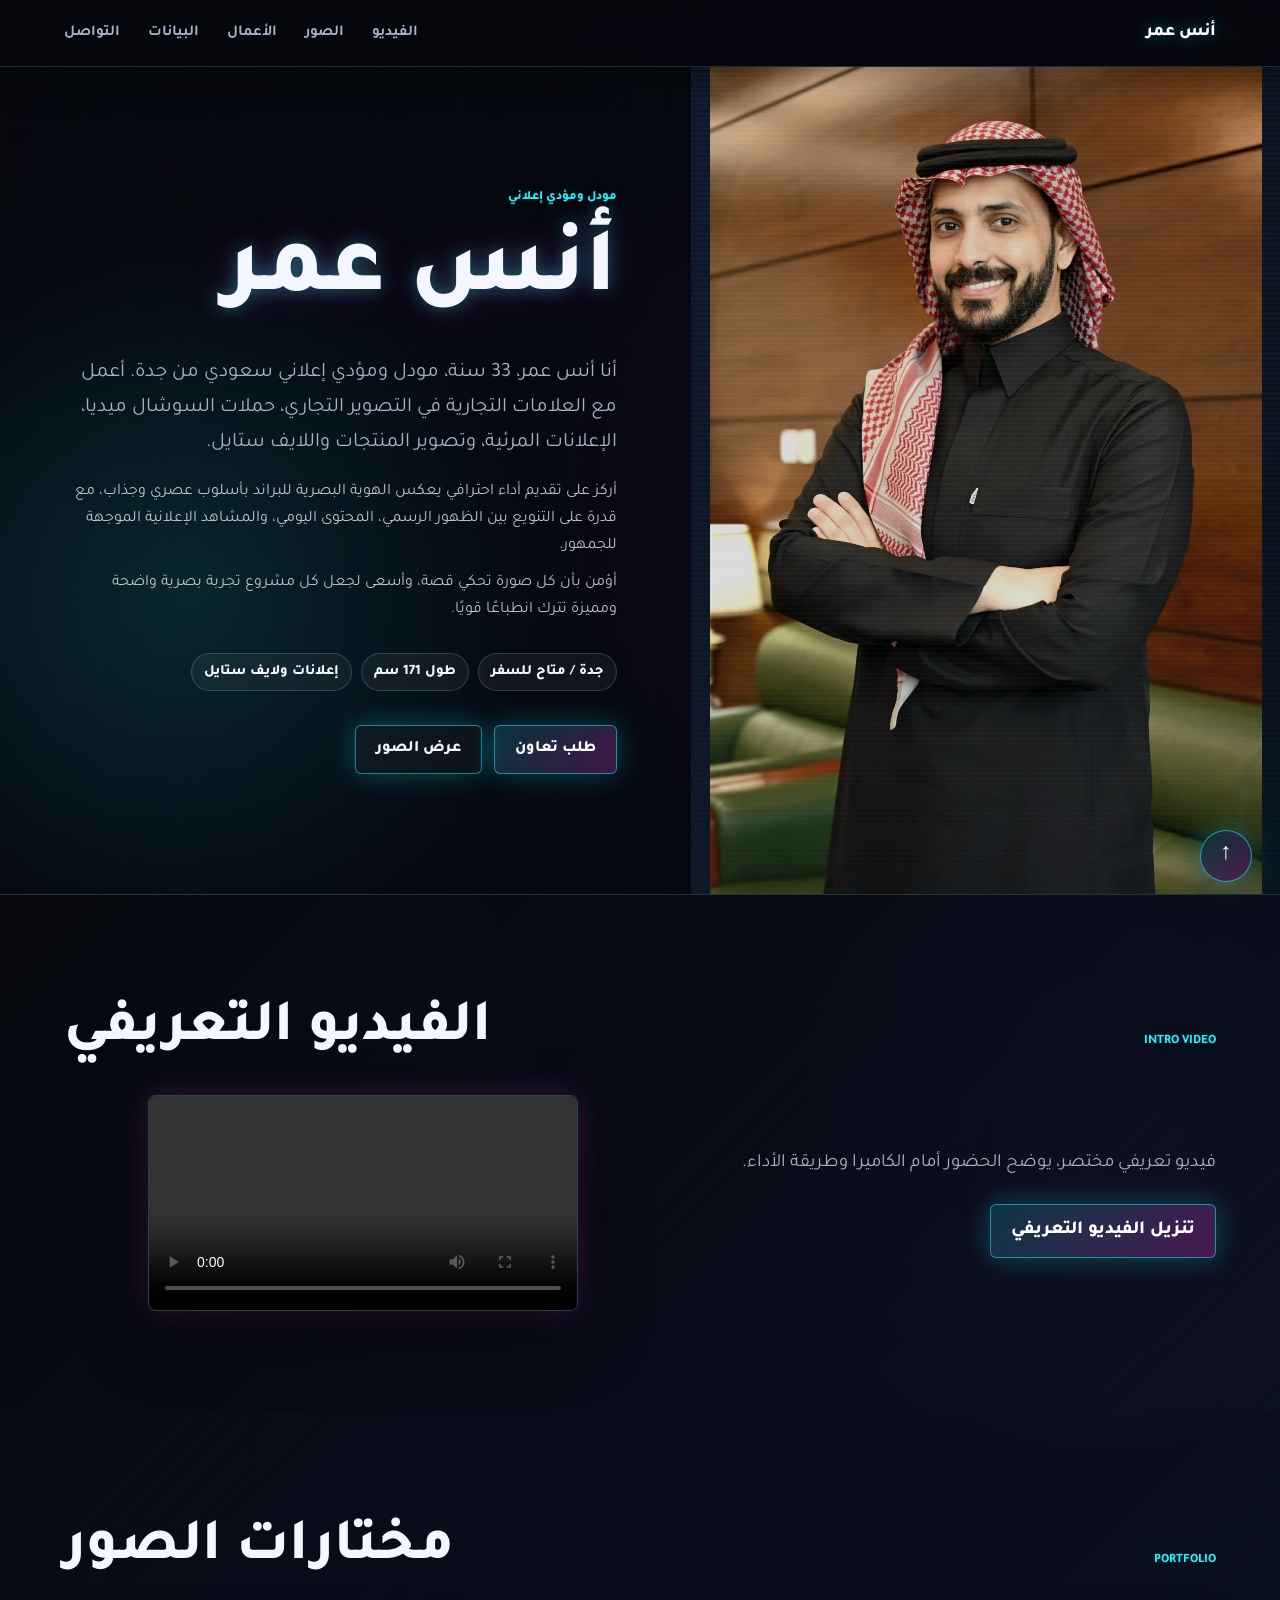
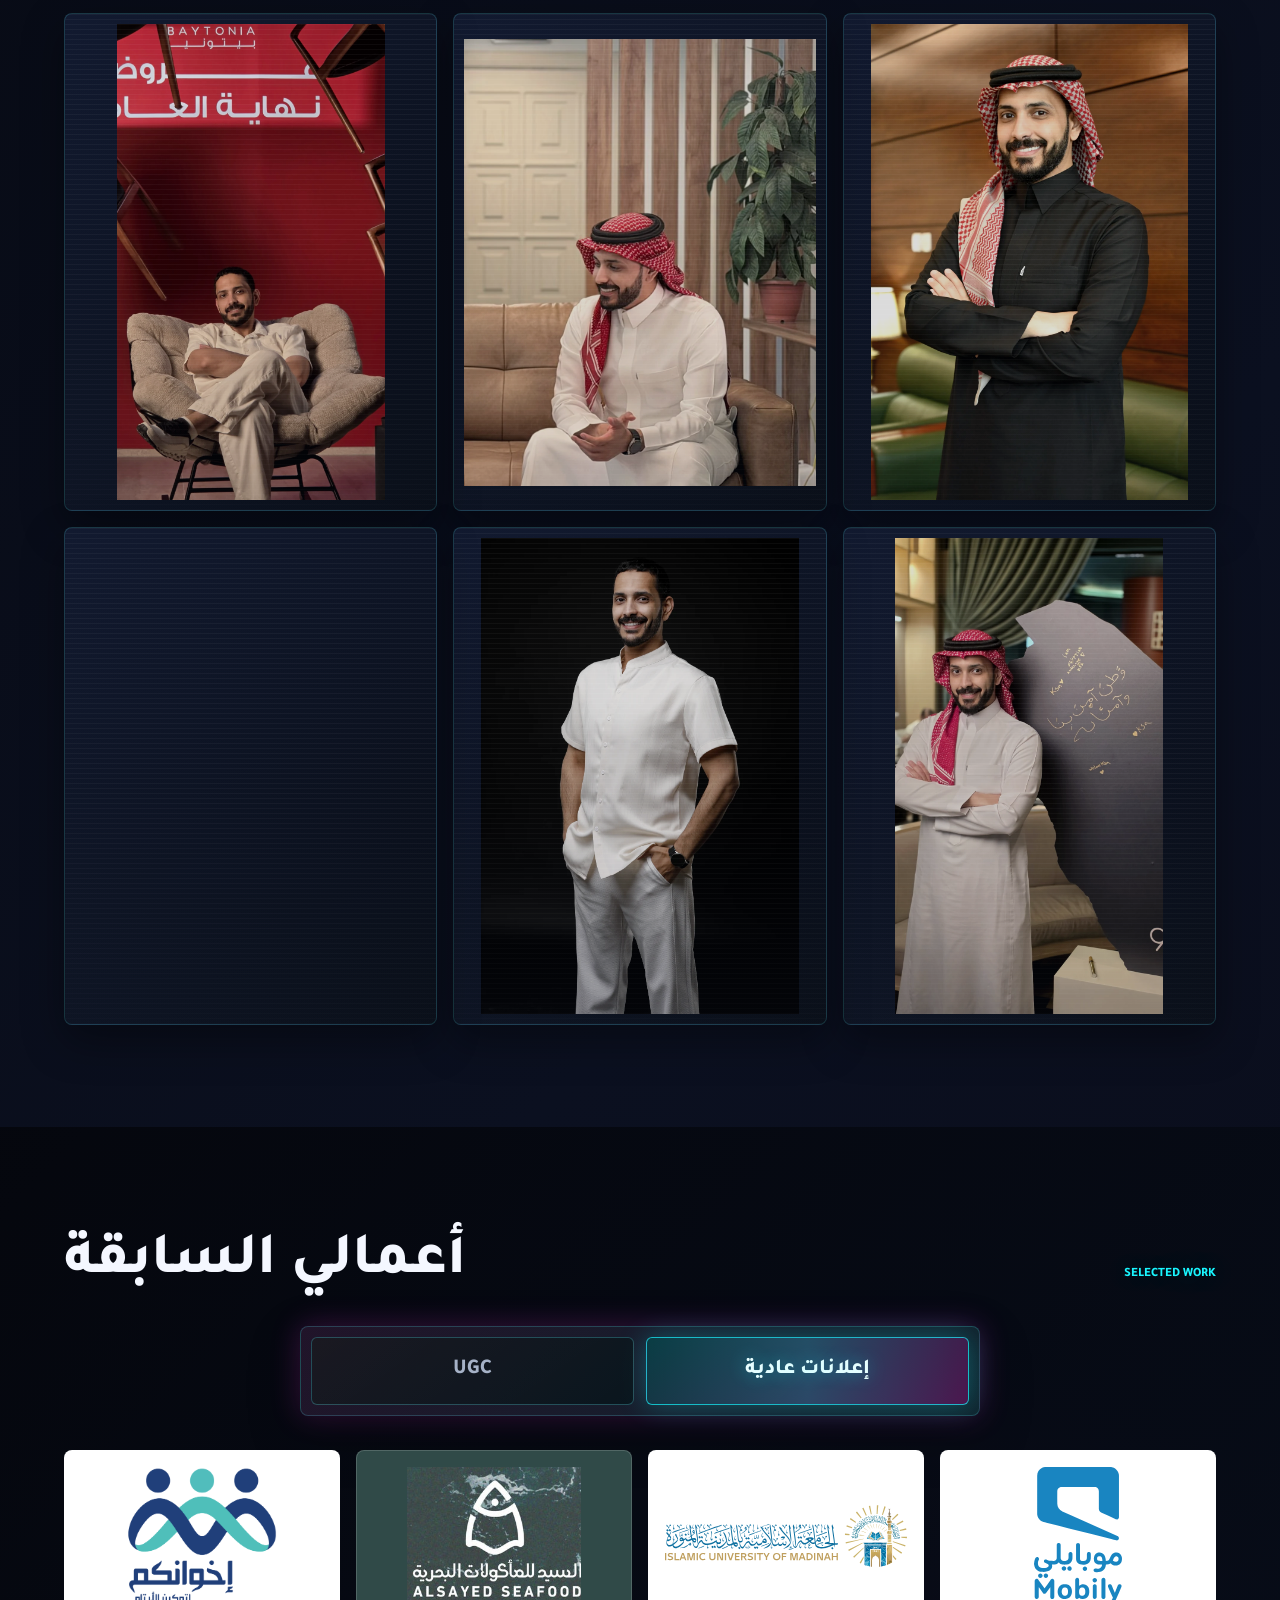
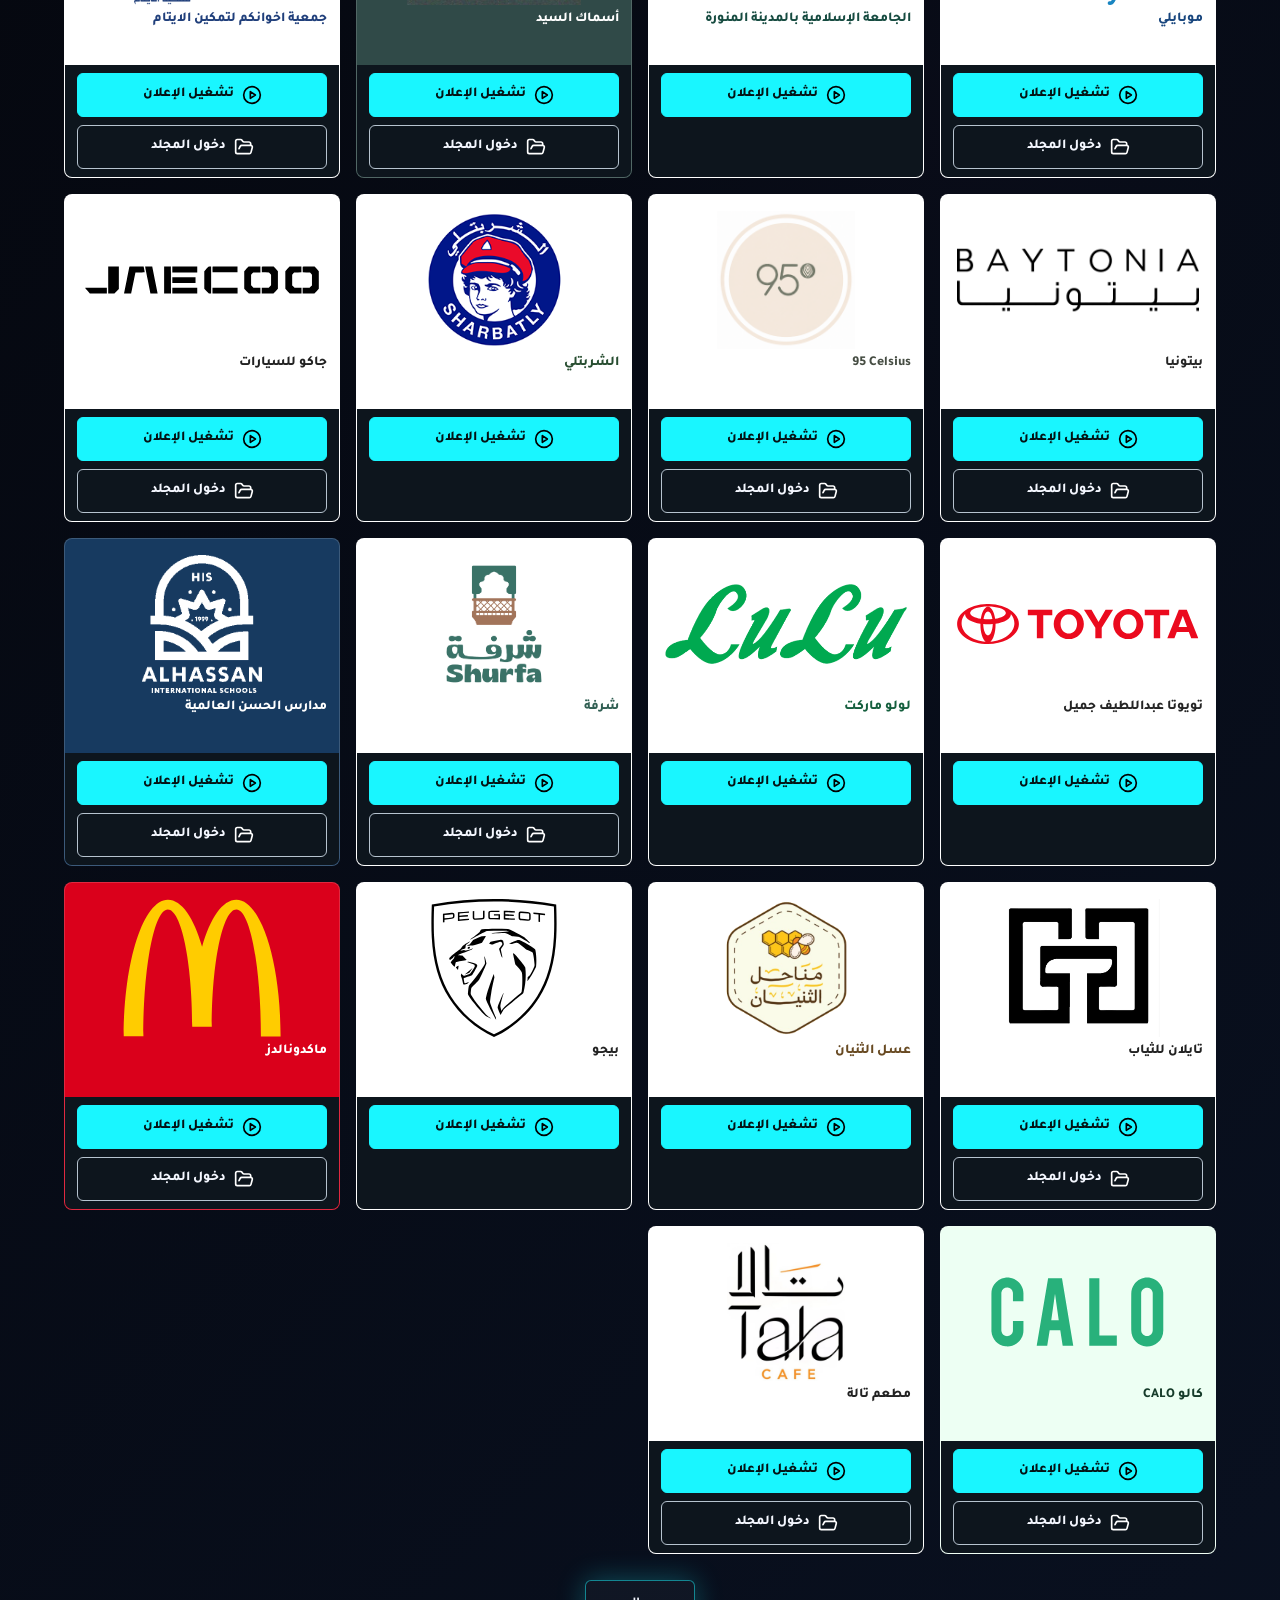
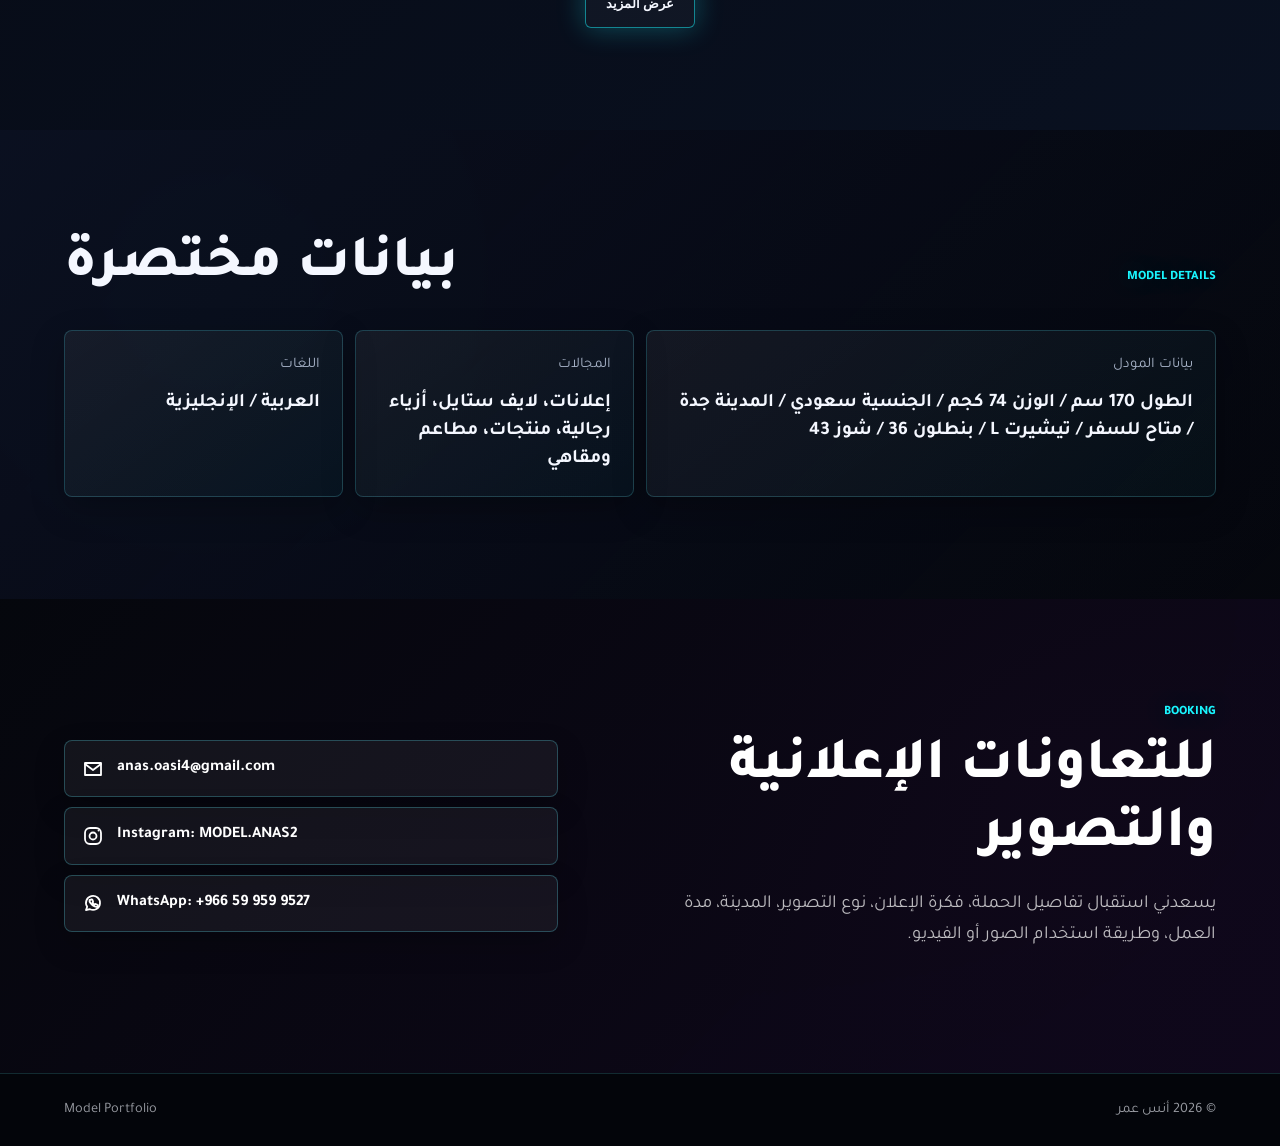
==== commit 6bb0dcf2: "Publish missing p.team work folder after Drive inventory audit" ====
--- a/index.html
+++ b/index.html
@@ -228,7 +228,7 @@
       </div>
     </div>
 
-    <script src="works-data.js?v=20261111-222627"></script>
+    <script src="works-data.js?v=20261115-drive-1"></script>
     <script src="work-brand-assets.js?v=20261108-logos-1"></script>
     <script src="script.js?v=20261108-logos-1"></script>
   
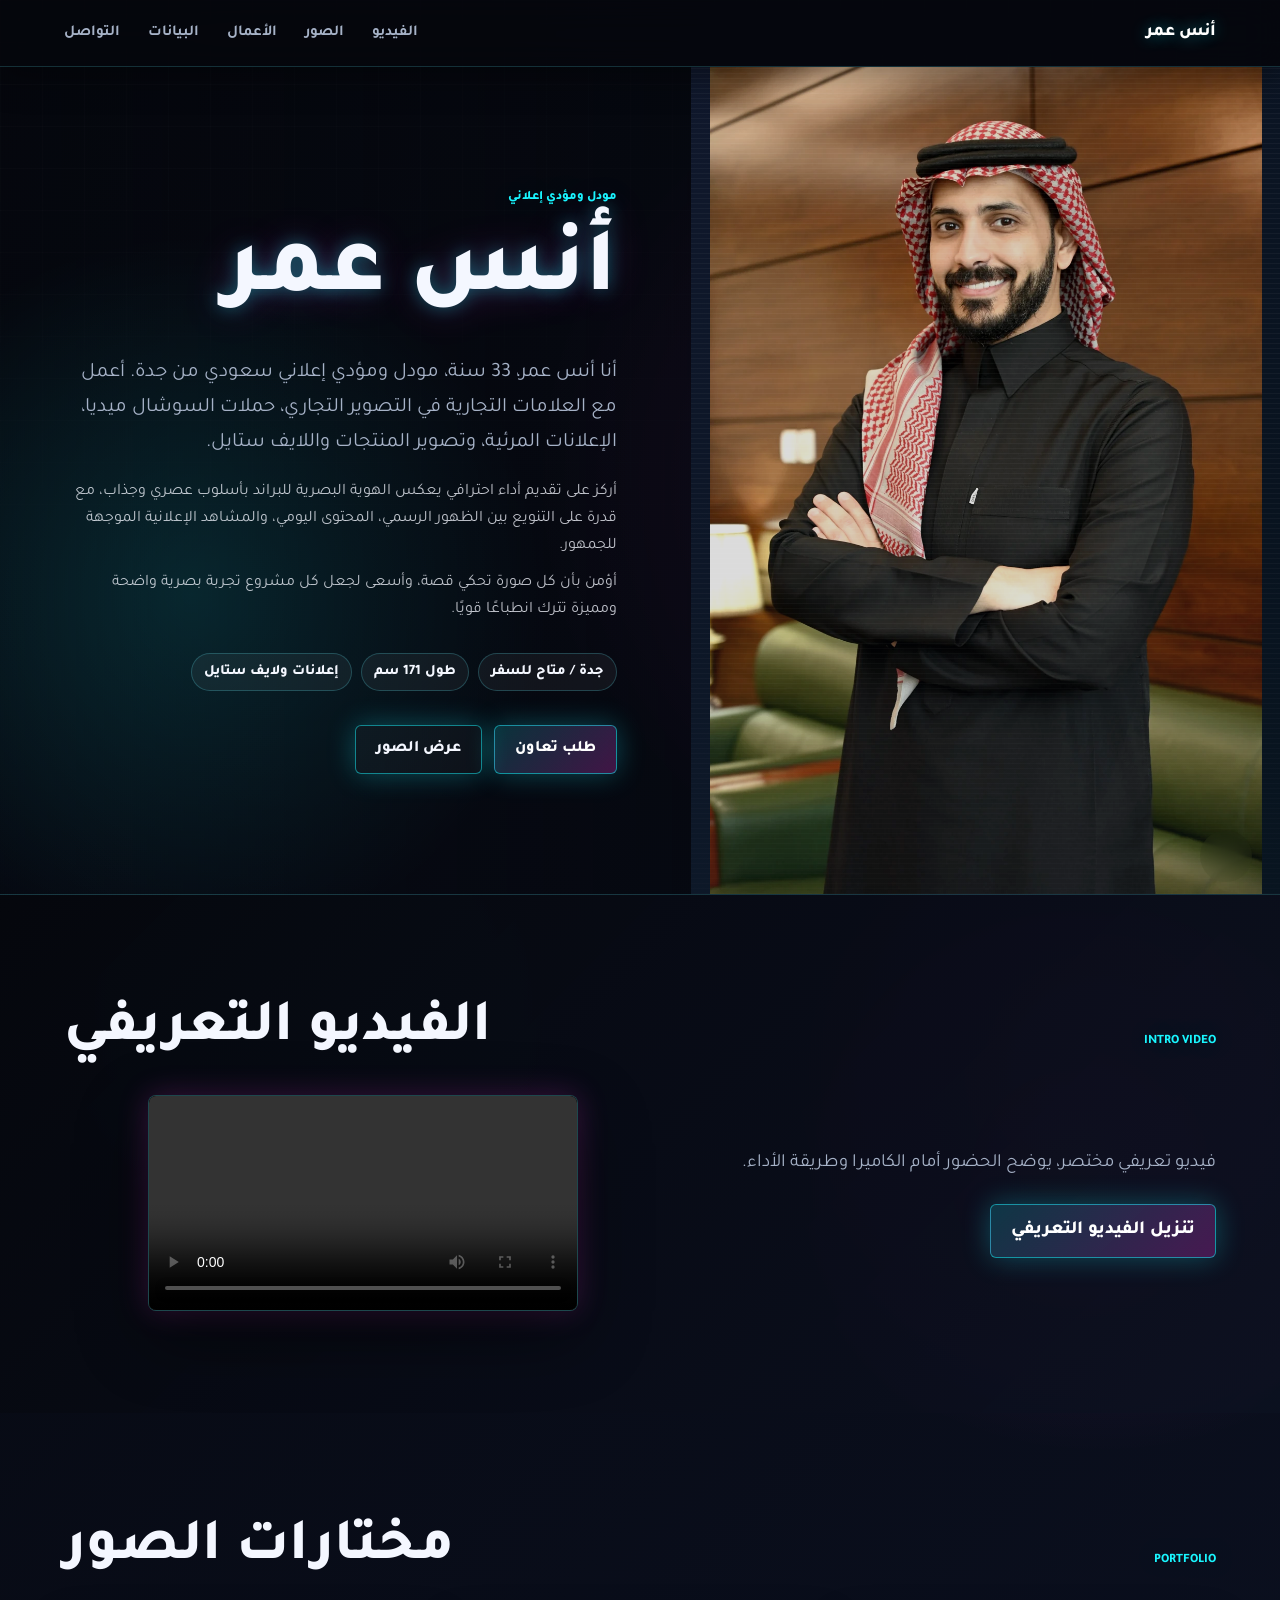
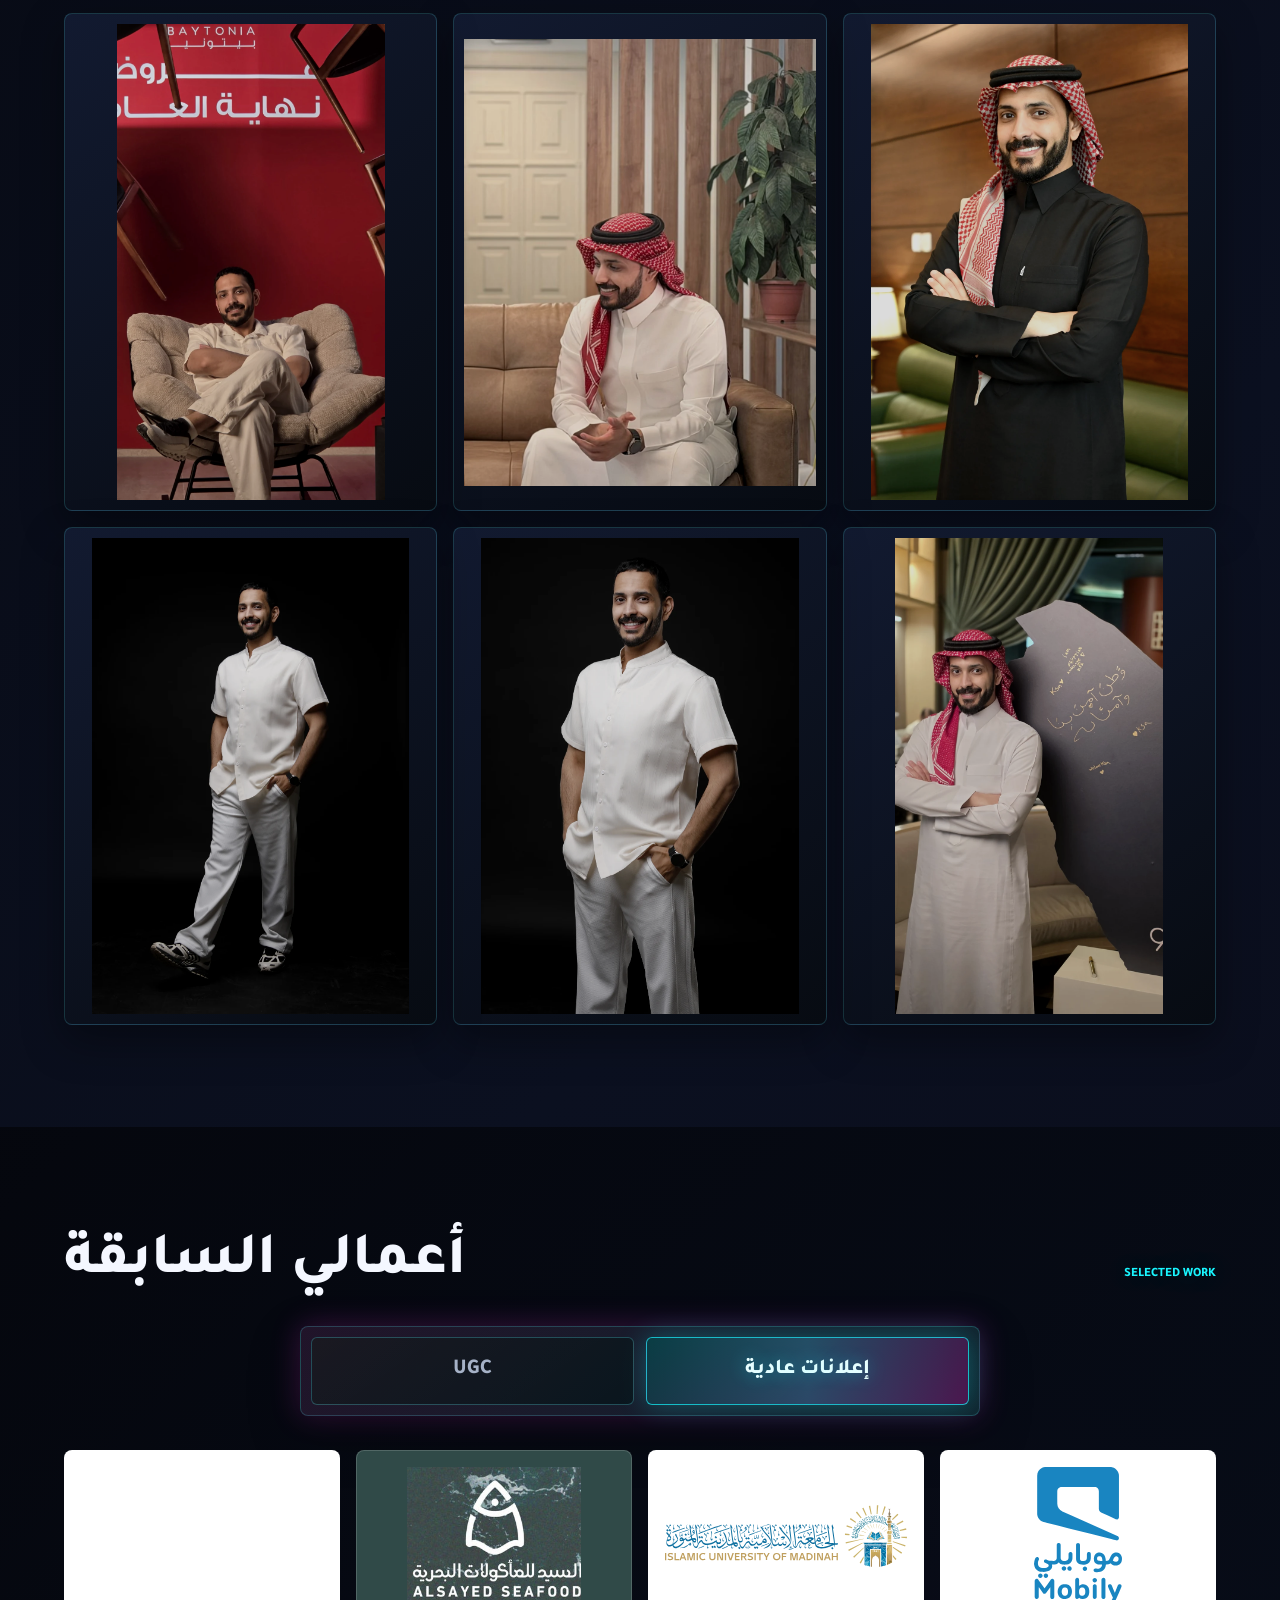
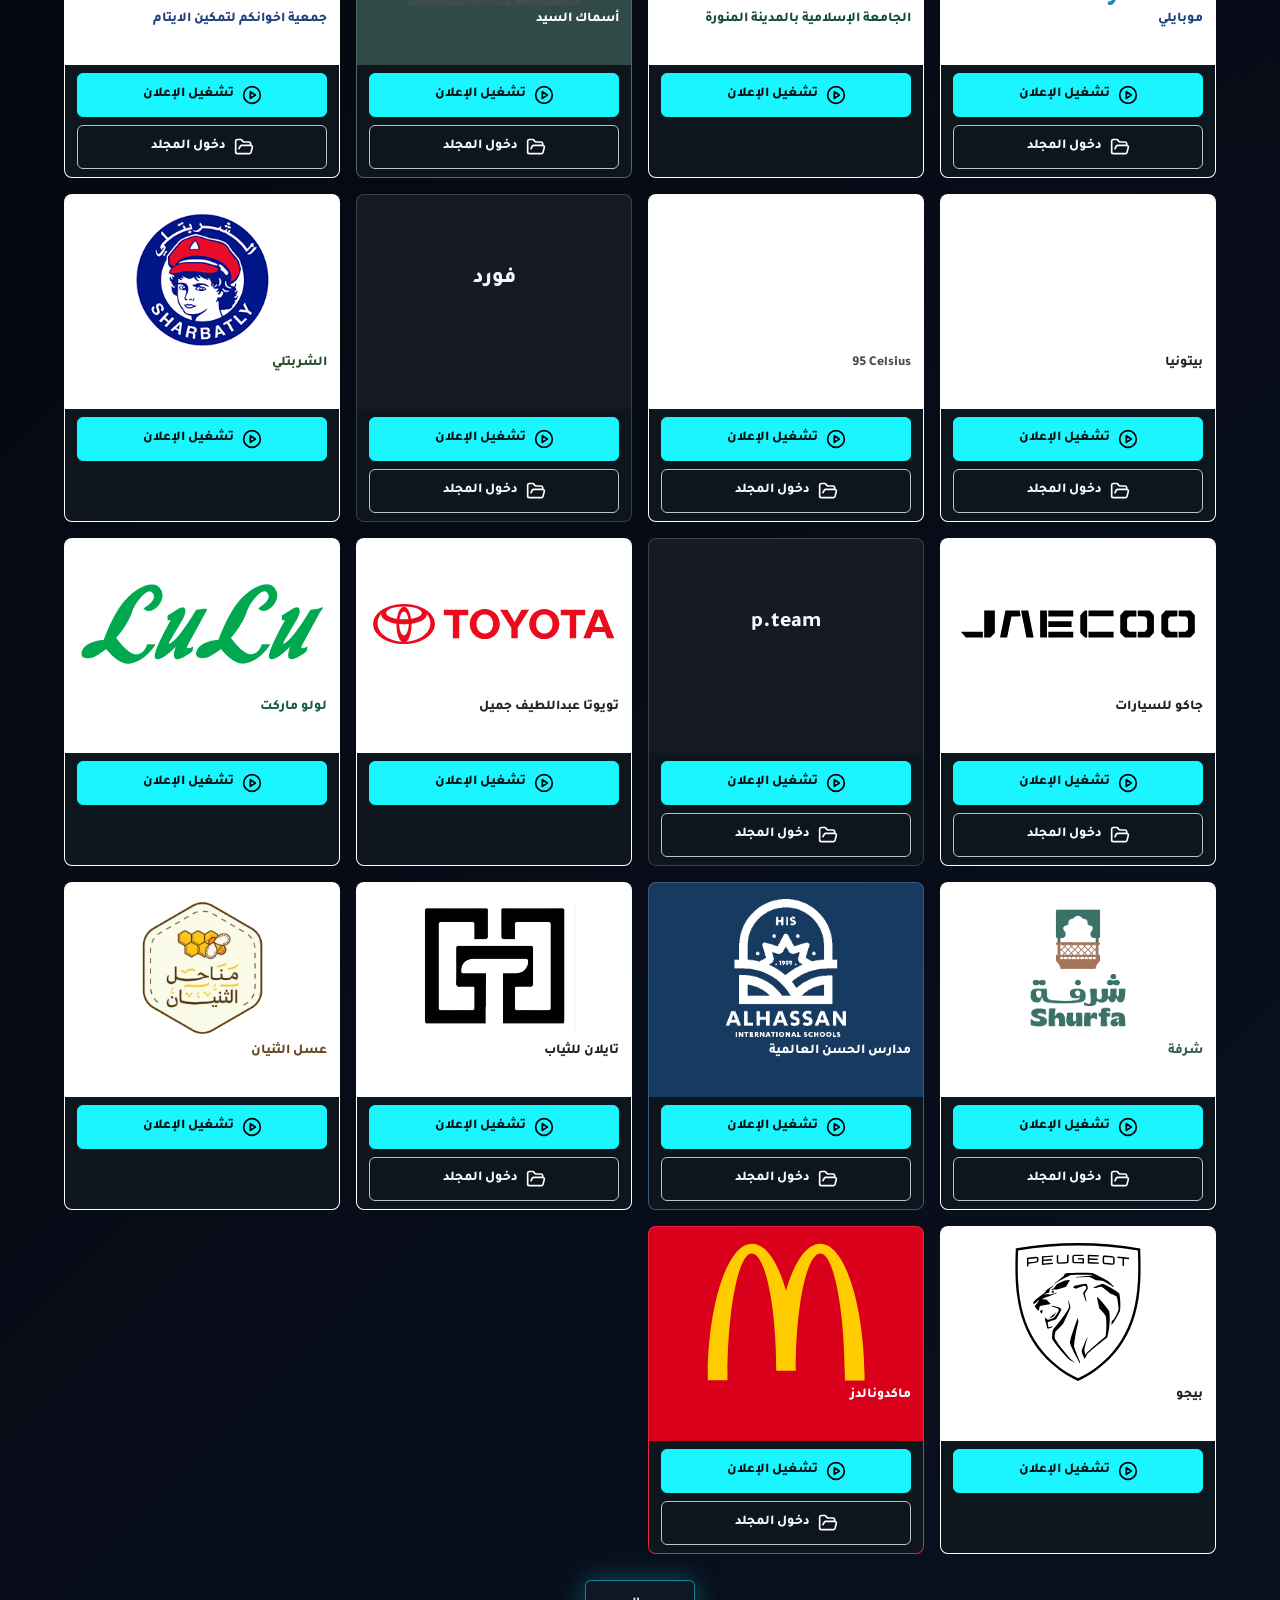
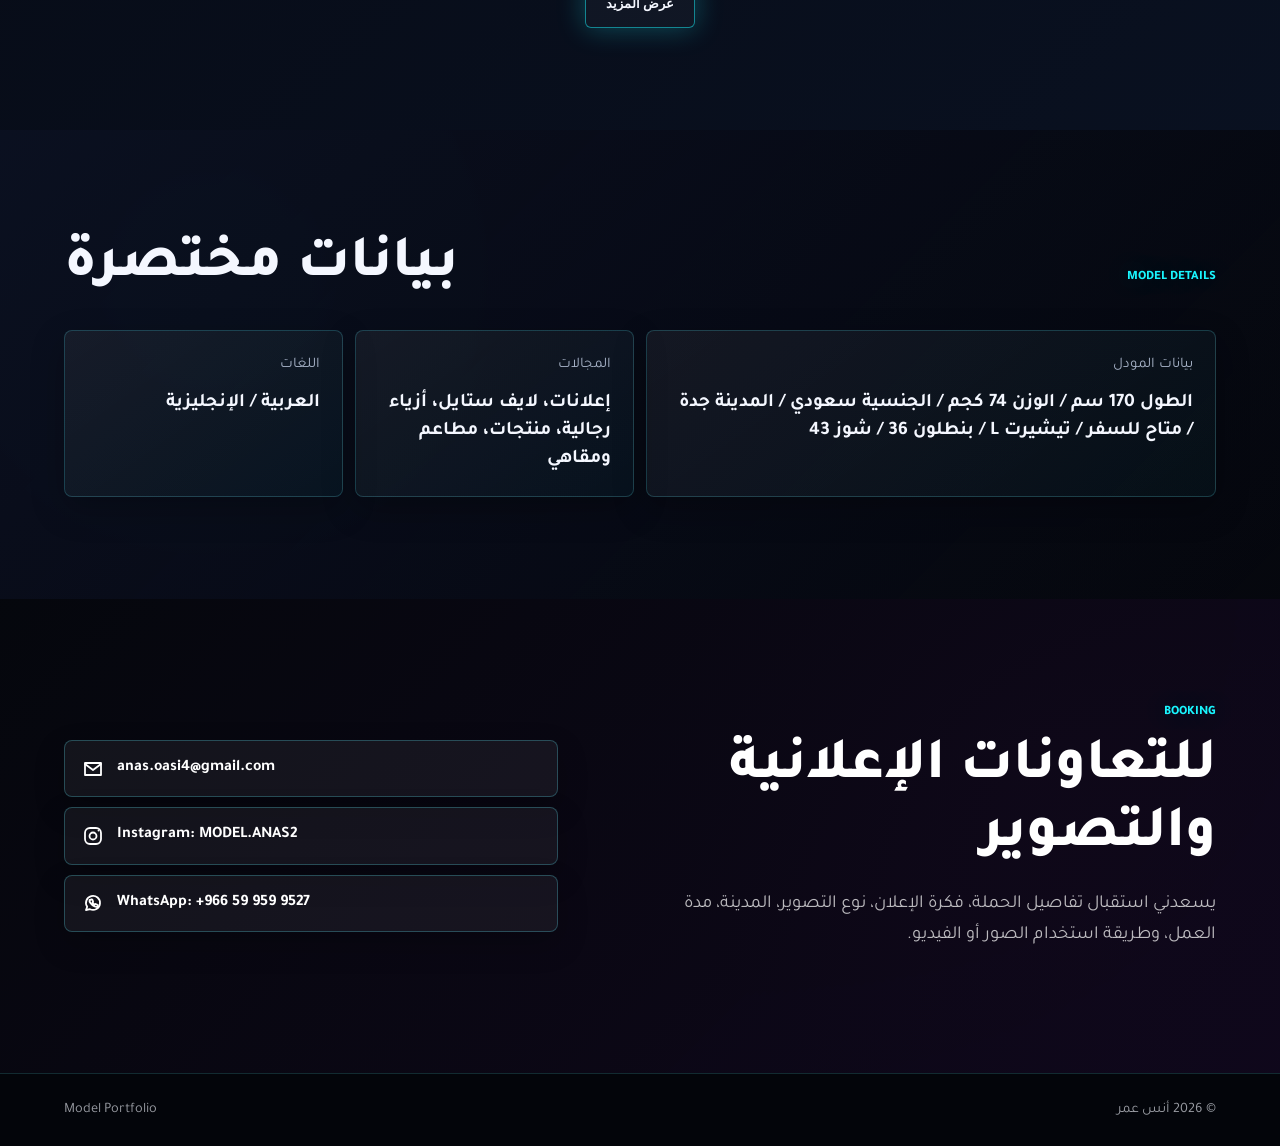
==== commit 2bb22c48: "Update portfolio content and works from admin panel" ====
--- a/index.html
+++ b/index.html
@@ -228,7 +228,7 @@
       </div>
     </div>
 
-    <script src="works-data.js?v=20261115-drive-1"></script>
+    <script src="works-data.js?v=20261115-205723"></script>
     <script src="work-brand-assets.js?v=20261108-logos-1"></script>
     <script src="script.js?v=20261108-logos-1"></script>
   
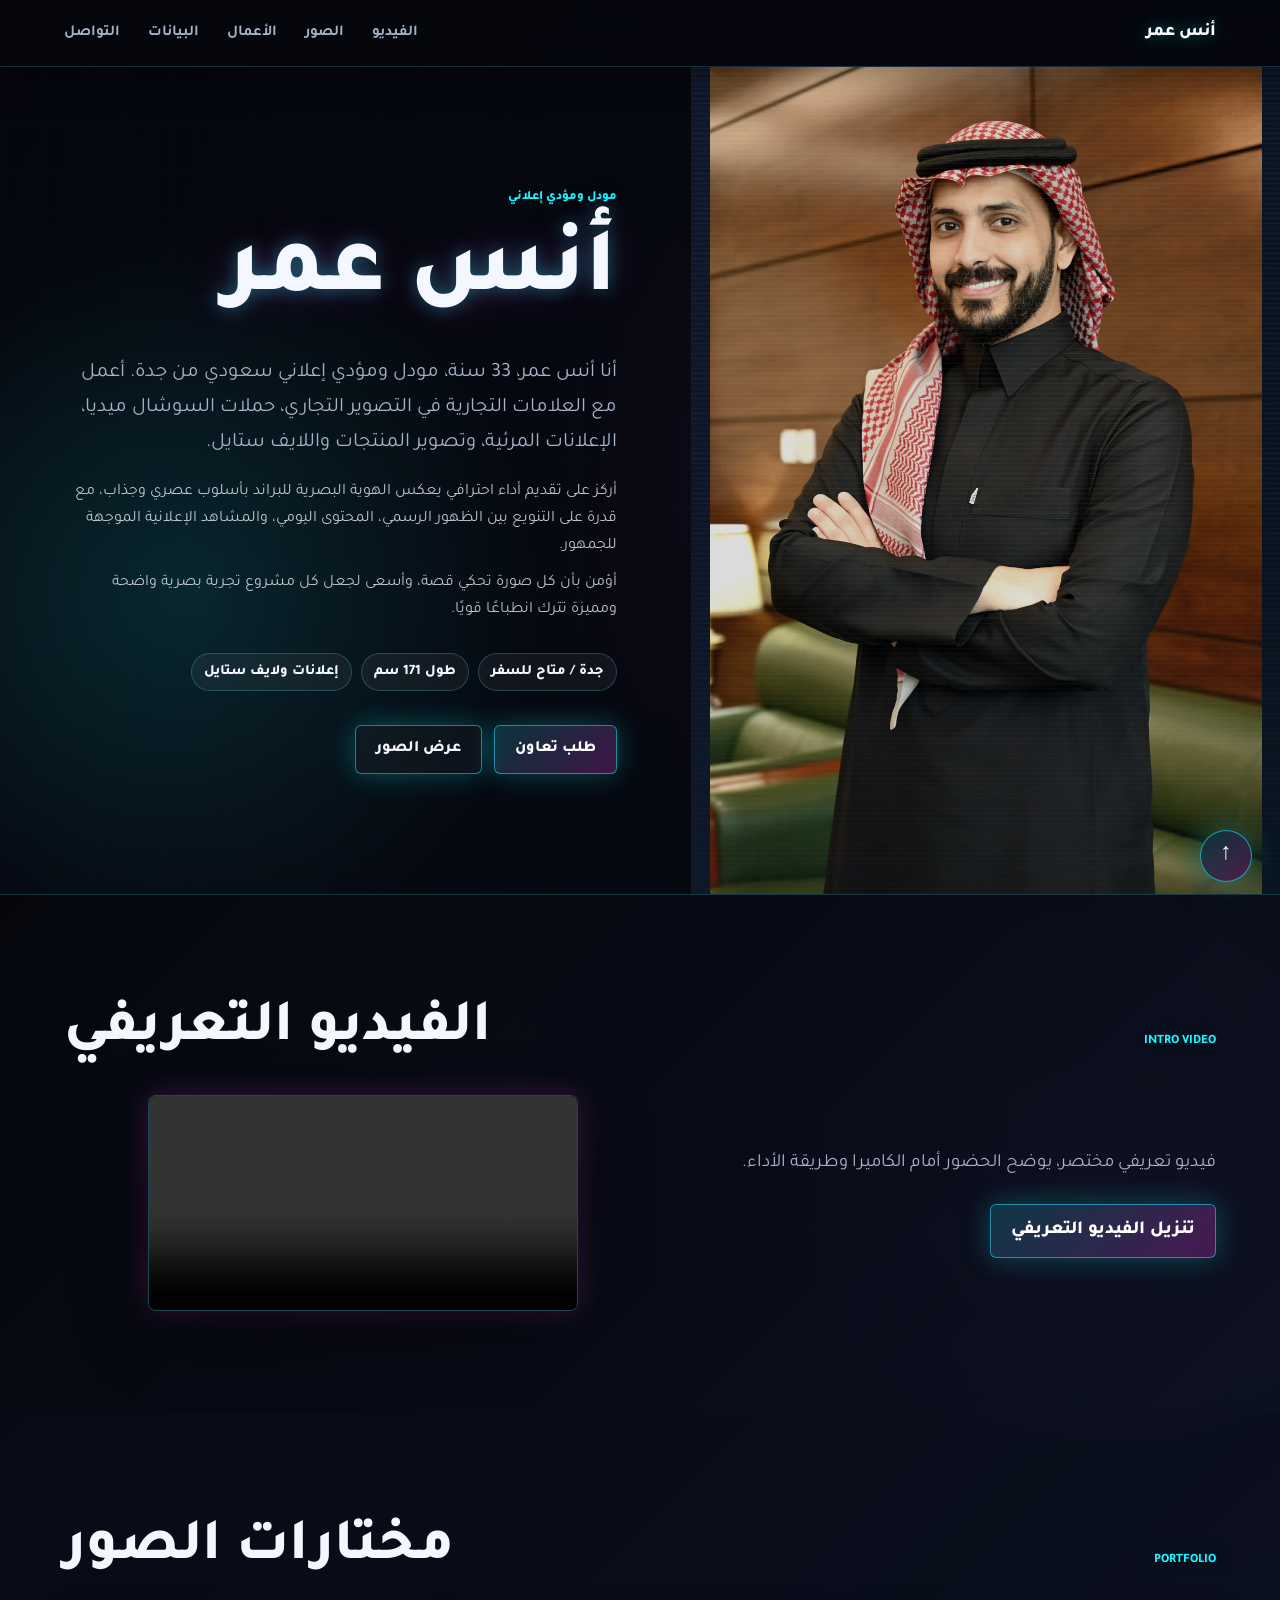
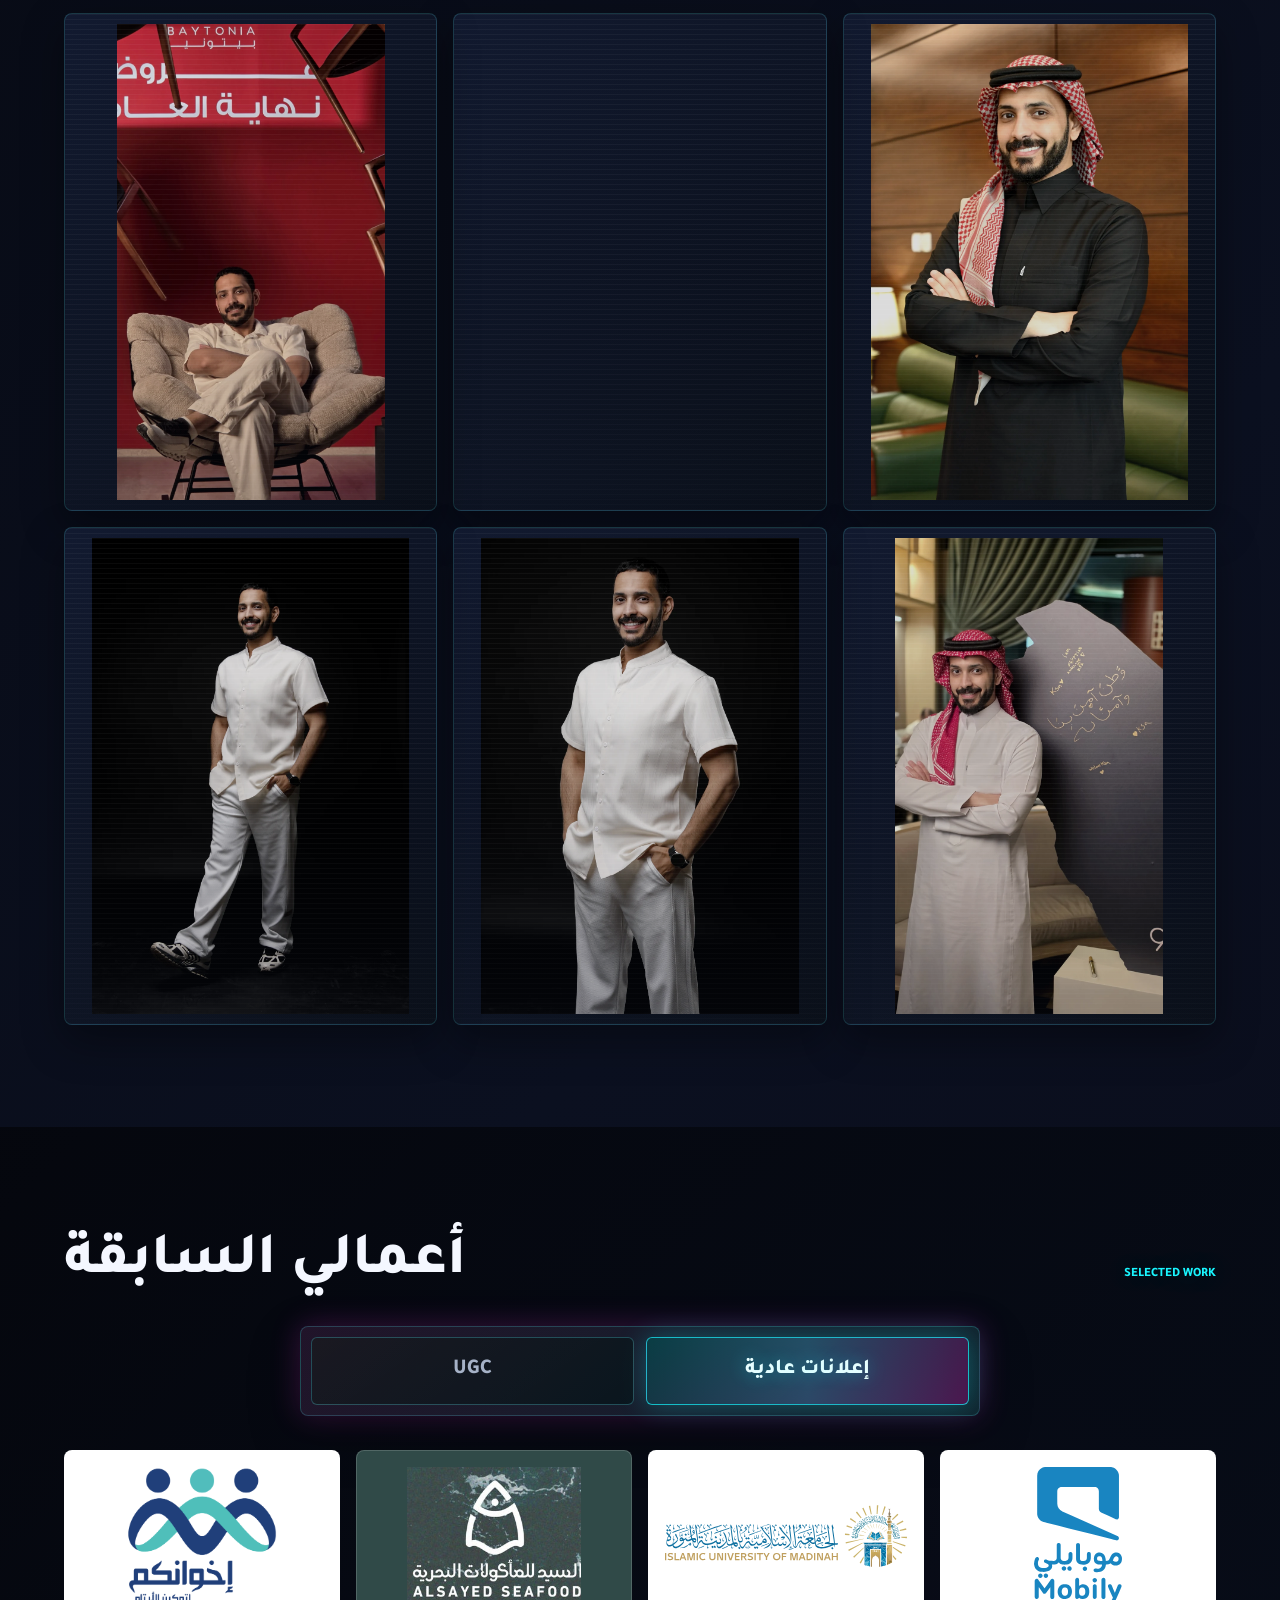
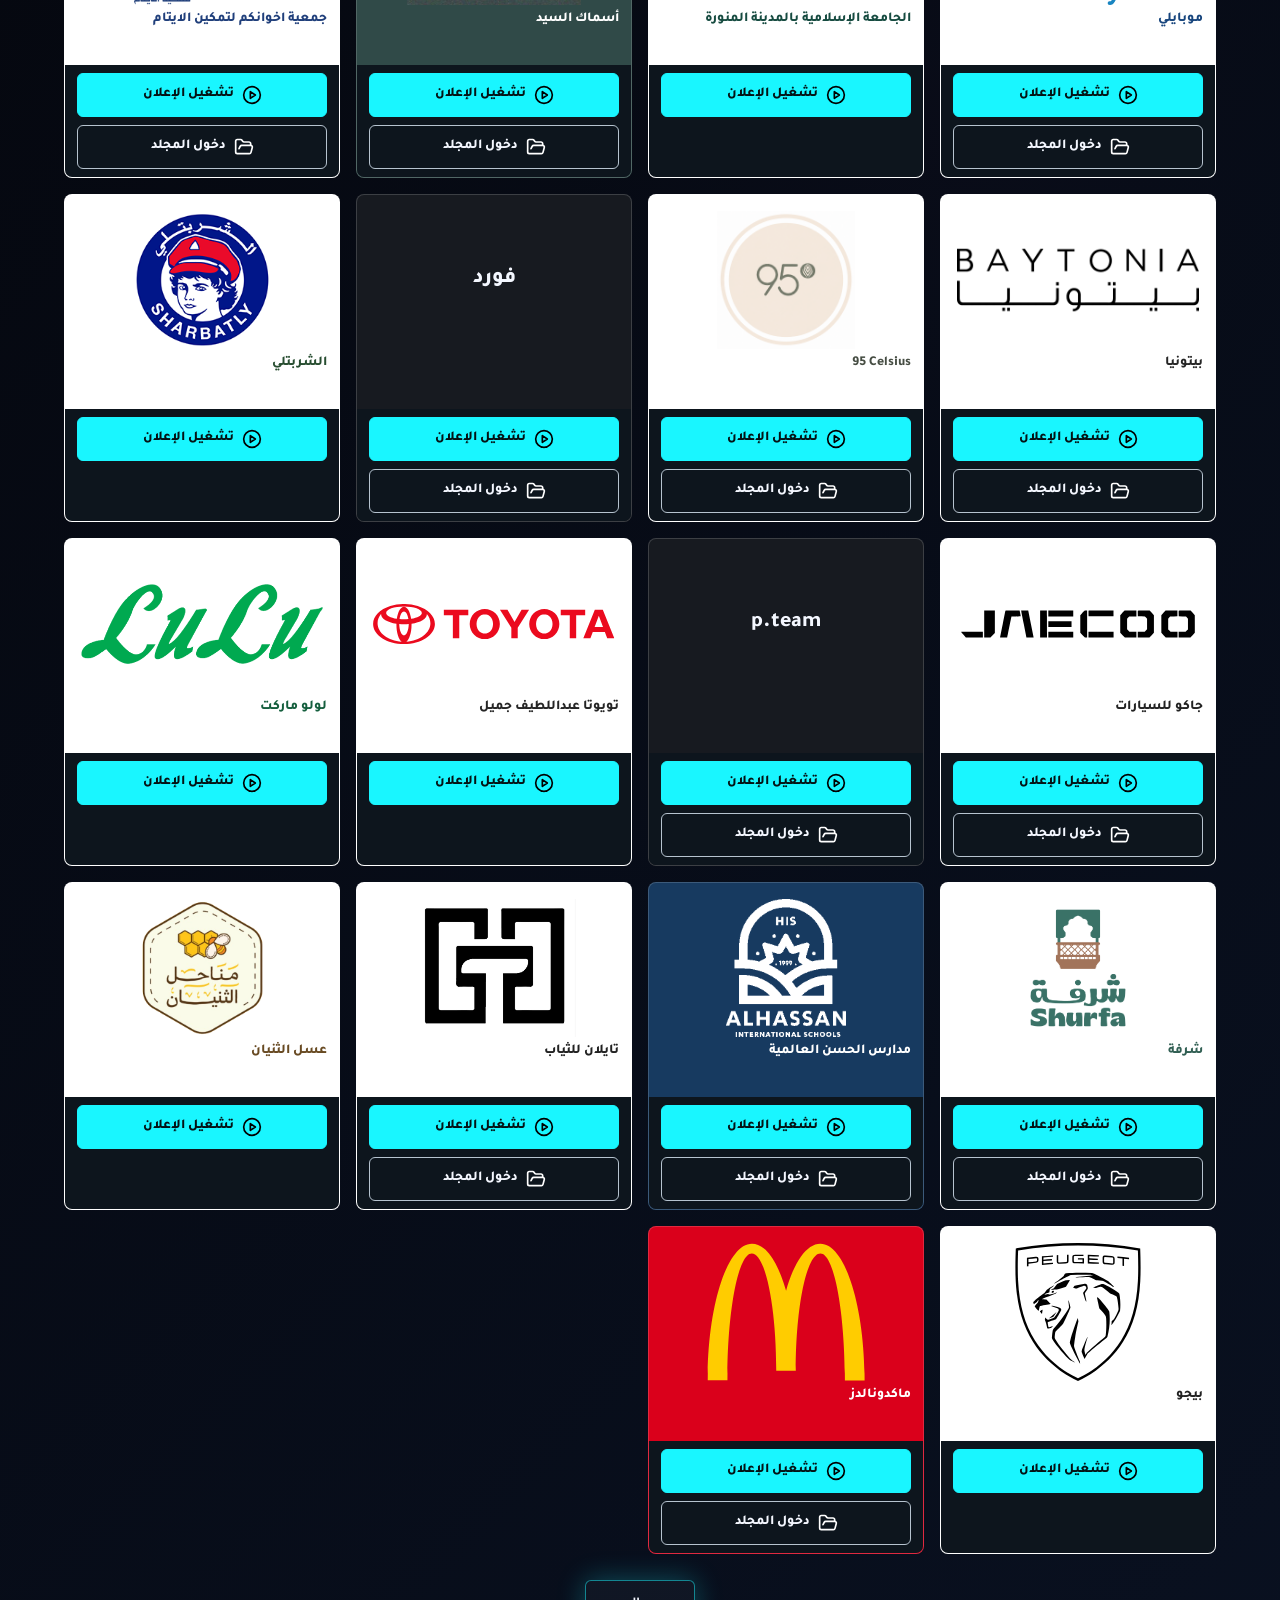
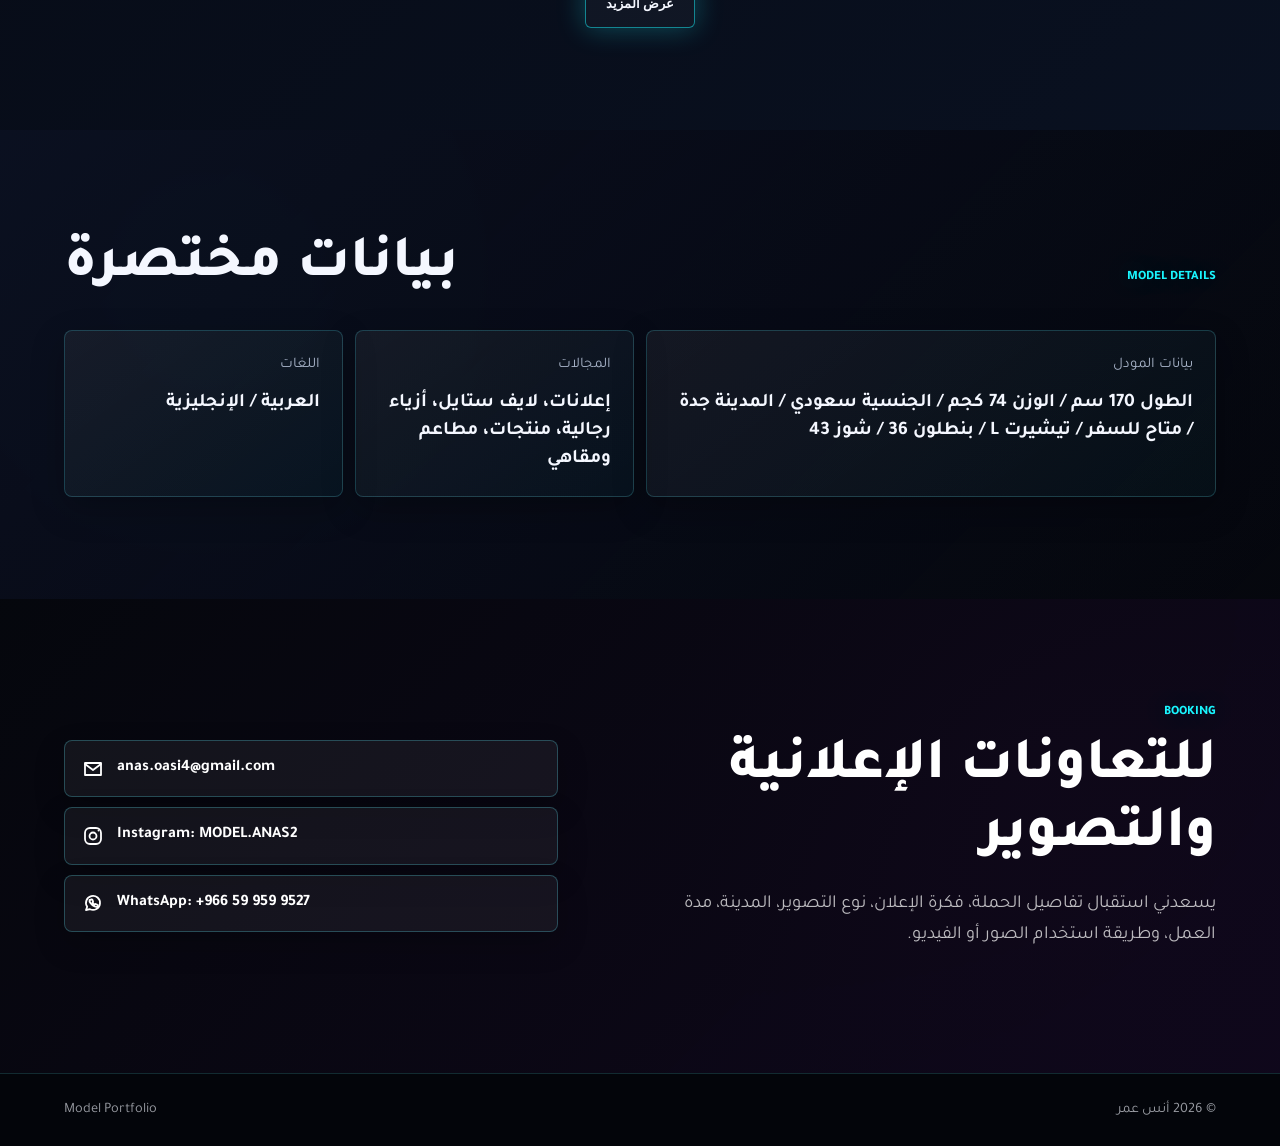
==== commit 9090bb17: "Publish Aljazira Takaful advertisement after verified Drive audit" ====
--- a/index.html
+++ b/index.html
@@ -228,7 +228,7 @@
       </div>
     </div>
 
-    <script src="works-data.js?v=20261115-205723"></script>
+    <script src="works-data.js?v=20261116-drive-1"></script>
     <script src="work-brand-assets.js?v=20261108-logos-1"></script>
     <script src="script.js?v=20261108-logos-1"></script>
   
